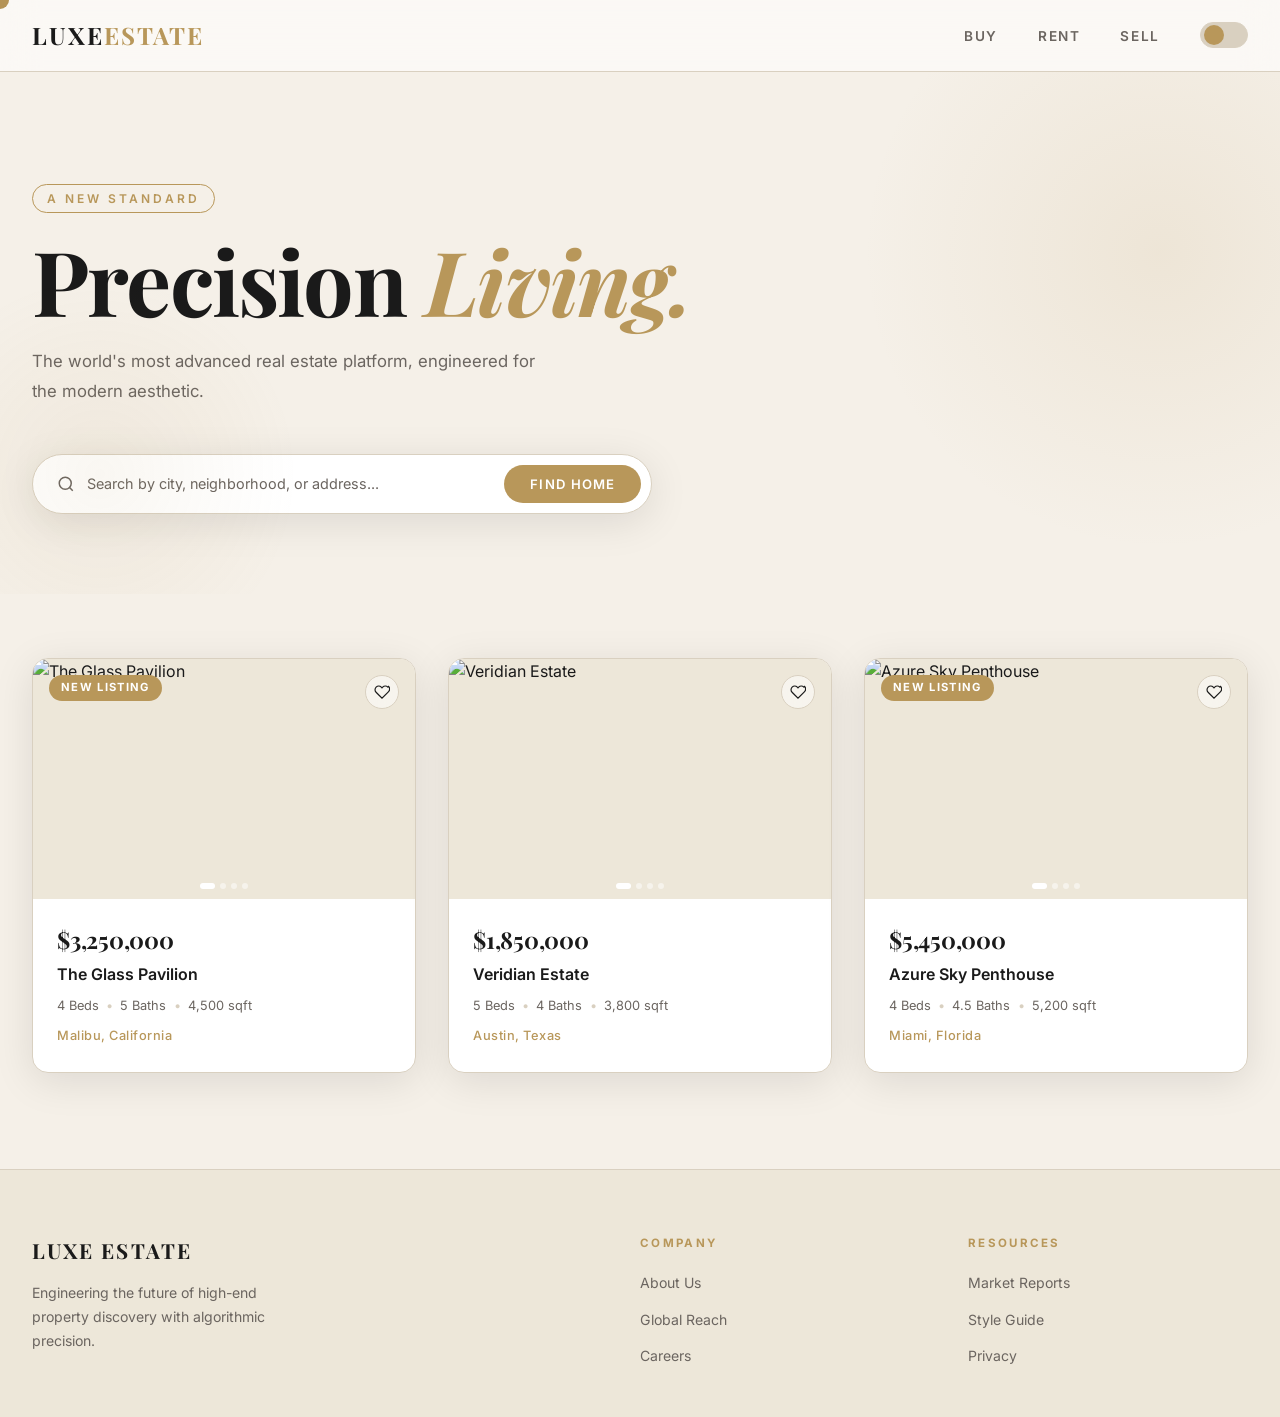
==== index.html @ 741674d0 "Add files via upload" ====
<!DOCTYPE html>
<html lang="en">
<head>
    <meta charset="UTF-8">
    <meta name="viewport" content="width=device-width, initial-scale=1.0">
    <meta name="description" content="LuxeEstate - High-end real estate engineered for precision living.">
    <title>LuxeEstate | Engineering Excellence</title>
    
    <link rel="preconnect" href="https://fonts.googleapis.com">
    <link rel="preconnect" href="https://fonts.gstatic.com" crossorigin>
    <link href="https://fonts.googleapis.com/css2?family=Inter:wght@300;400;600;800&family=Playfair+Display:ital,wght@0,700;1,700&display=swap" rel="stylesheet">
    
    <link rel="stylesheet" href="Architectures.css">
</head>
<body class="loading">
    <div class="custom-cursor"></div>

    <input type="checkbox" id="dark-mode-input">
    
    <div class="smooth-wrapper">
        <header class="main-header">
            <div class="container header-inner">
                <div class="logo">
                    <a href="#">LUXE<span>ESTATE</span></a>
                </div>
                
                <nav class="nav-container">
                    <input type="checkbox" id="menu-toggle">
                    <label for="menu-toggle" class="menu-icon">
                        <span></span>
                        <span></span>
                    </label>
                    
                    <div class="nav-overlay">
                        <ul class="nav-links">
                            <li><a href="#Buy" class="nav-item">Buy</a></li>
                            <li><a href="#Rent" class="nav-item">Rent</a></li>
                            <li><a href="#Sell" class="nav-item">Sell</a></li>
                            <li class="theme-switch-wrapper">
                                <label for="dark-mode-input" class="theme-toggle-label">
                                    <div class="toggle-ball"></div>
                                </label>
                            </li>
                        </ul>
                    </div>
                </nav>
            </div>
        </header>

        <section class="hero">
            <div class="container">
                <div class="reveal-text">
                    <span class="eyebrow">A New Standard</span>
                    <h1 class="hero-title">Precision <em>Living.</em></h1>
                </div>
                <p class="hero-subtitle">The world's most advanced real estate platform, engineered for the modern aesthetic.</p>
                
                <div class="search-bar-wrapper">
                    <div class="search-bar">
                        <svg class="search-icon" viewBox="0 0 24 24" fill="none" stroke="currentColor" stroke-width="2">
                            <circle cx="11" cy="11" r="8"/><path d="m21 21-4.3-4.3"/>
                        </svg>
                        <input type="text" id="property-search" placeholder="Search by city, neighborhood, or address...">
                        <button class="btn-primary">Find Home</button>
                    </div>
                </div>
            </div>
        </section>

        <main class="container">
            <div class="grid-system" id="property-grid"></div>
        </main>

        <footer class="main-footer">
            <div class="container footer-grid">
                <div class="footer-brand">
                    <h3 class="logo-footer">LUXE ESTATE</h3>
                    <p>Engineering the future of high-end property discovery with algorithmic precision.</p>
                </div>
                <div class="footer-links">
                    <h4>Company</h4>
                    <ul>
                        <li><a href="#">About Us</a></li>
                        <li><a href="#">Global Reach</a></li>
                        <li><a href="#">Careers</a></li>
                    </ul>
                </div>
                <div class="footer-links">
                    <h4>Resources</h4>
                    <ul>
                        <li><a href="#">Market Reports</a></li>
                        <li><a href="#">Style Guide</a></li>
                        <li><a href="#">Privacy</a></li>
                    </ul>
                </div>
            </div>
        </footer>
    </div>

    <script src="Architectures.js"></script>
</body>
</html>
---- Architectures.css ----
/* =============================================================
   LUXE ESTATE | Complete Stylesheet
   Aesthetic: Refined Luxury â€” Dark cream, deep charcoal, gold accent
   Fonts: Playfair Display (headings) + Inter (body)
   ============================================================= */

/* â”€â”€â”€ 1. CSS VARIABLES (Light Mode Default) â”€â”€â”€â”€â”€â”€â”€â”€â”€â”€â”€â”€â”€â”€â”€â”€â”€â”€â”€ */
:root {
    --bg:           #f5f0e8;
    --bg-alt:       #ede7d9;
    --card-bg:      #ffffff;
    --text:         #1a1a1a;
    --text-muted:   #6b6560;
    --accent:       #b8975a;
    --accent-dark:  #8f7040;
    --border:       #d9d0c0;
    --glass:        rgba(255, 255, 255, 0.55);
    --shadow:       0 8px 40px rgba(0, 0, 0, 0.10);
    --shadow-hover: 0 20px 60px rgba(0, 0, 0, 0.18);
    --radius:       16px;
    --radius-sm:    8px;
    --transition:   all 0.35s cubic-bezier(0.4, 0, 0.2, 1);
    --header-h:     72px;
    --max-w:        1280px;
}

/* â”€â”€â”€ 2. DARK MODE (triggered by hidden checkbox) â”€â”€â”€â”€â”€â”€â”€â”€â”€â”€â”€â”€â”€â”€ */
#dark-mode-input { display: none; }

#dark-mode-input:checked ~ .smooth-wrapper {
    --bg:         #111010;
    --bg-alt:     #1a1917;
    --card-bg:    #1e1d1b;
    --text:       #f0ece4;
    --text-muted: #9a9086;
    --border:     #2e2c28;
    --glass:      rgba(20, 19, 17, 0.65);
    --shadow:     0 8px 40px rgba(0, 0, 0, 0.5);
    --shadow-hover: 0 20px 60px rgba(0,0,0,0.65);
    background: var(--bg);
    color: var(--text);
}

/* â”€â”€â”€ 3. RESET & BASE â”€â”€â”€â”€â”€â”€â”€â”€â”€â”€â”€â”€â”€â”€â”€â”€â”€â”€â”€â”€â”€â”€â”€â”€â”€â”€â”€â”€â”€â”€â”€â”€â”€â”€â”€â”€â”€â”€â”€â”€â”€â”€ */
*, *::before, *::after {
    box-sizing: border-box;
    margin: 0;
    padding: 0;
}

html {
    scroll-behavior: smooth;
    font-size: 16px;
}

body {
    font-family: 'Inter', sans-serif;
    background: var(--bg);
    color: var(--text);
    line-height: 1.6;
    transition: background 0.4s ease, color 0.4s ease;
    cursor: none;
    overflow-x: hidden;
}

body.loading { opacity: 0; }
body:not(.loading) { opacity: 1; transition: opacity 0.5s ease; }

a { text-decoration: none; color: inherit; }
ul { list-style: none; }
img { display: block; width: 100%; height: 100%; object-fit: cover; }
button { font-family: inherit; cursor: pointer; border: none; outline: none; }
input { font-family: inherit; outline: none; border: none; background: none; }

/* â”€â”€â”€ 4. CUSTOM CURSOR â”€â”€â”€â”€â”€â”€â”€â”€â”€â”€â”€â”€â”€â”€â”€â”€â”€â”€â”€â”€â”€â”€â”€â”€â”€â”€â”€â”€â”€â”€â”€â”€â”€â”€â”€â”€â”€â”€â”€â”€â”€ */
.custom-cursor {
    position: fixed;
    width: 18px;
    height: 18px;
    background: var(--accent);
    border-radius: 50%;
    pointer-events: none;
    z-index: 9999;
    transform: translate(-50%, -50%);
    transition: transform 0.1s ease, width 0.2s ease, height 0.2s ease, opacity 0.2s ease;
    mix-blend-mode: multiply;
}

/* â”€â”€â”€ 5. LAYOUT HELPERS â”€â”€â”€â”€â”€â”€â”€â”€â”€â”€â”€â”€â”€â”€â”€â”€â”€â”€â”€â”€â”€â”€â”€â”€â”€â”€â”€â”€â”€â”€â”€â”€â”€â”€â”€â”€â”€â”€â”€â”€ */
.container {
    max-width: var(--max-w);
    margin: 0 auto;
    padding: 0 2rem;
}

.smooth-wrapper {
    background: var(--bg);
    color: var(--text);
    min-height: 100vh;
    transition: background 0.4s ease, color 0.4s ease;
}

/* â”€â”€â”€ 6. HEADER â”€â”€â”€â”€â”€â”€â”€â”€â”€â”€â”€â”€â”€â”€â”€â”€â”€â”€â”€â”€â”€â”€â”€â”€â”€â”€â”€â”€â”€â”€â”€â”€â”€â”€â”€â”€â”€â”€â”€â”€â”€â”€â”€â”€â”€â”€â”€â”€ */
.main-header {
    position: sticky;
    top: 0;
    z-index: 100;
    height: var(--header-h);
    display: flex;
    align-items: center;
    background: var(--glass);
    backdrop-filter: blur(18px);
    -webkit-backdrop-filter: blur(18px);
    border-bottom: 1px solid var(--border);
    transition: var(--transition);
}

.header-inner {
    display: flex;
    align-items: center;
    justify-content: space-between;
    width: 100%;
}

/* Logo */
.logo a {
    font-family: 'Playfair Display', serif;
    font-size: 1.5rem;
    font-weight: 700;
    letter-spacing: 0.08em;
    color: var(--text);
    transition: color 0.3s;
}

.logo a span {
    color: var(--accent);
}

.logo a:hover { color: var(--accent); }

/* â”€â”€â”€ 7. NAVIGATION â”€â”€â”€â”€â”€â”€â”€â”€â”€â”€â”€â”€â”€â”€â”€â”€â”€â”€â”€â”€â”€â”€â”€â”€â”€â”€â”€â”€â”€â”€â”€â”€â”€â”€â”€â”€â”€â”€â”€â”€â”€â”€â”€â”€ */
.nav-container {
    display: flex;
    align-items: center;
    position: relative;
}

#menu-toggle { display: none; }

.menu-icon {
    display: none;
    flex-direction: column;
    gap: 6px;
    cursor: pointer;
    padding: 4px;
    z-index: 200;
}

.menu-icon span {
    display: block;
    width: 26px;
    height: 2px;
    background: var(--text);
    border-radius: 2px;
    transition: var(--transition);
}

.nav-overlay {
    display: flex;
    align-items: center;
}

.nav-links {
    display: flex;
    align-items: center;
    gap: 2.5rem;
}

.nav-item {
    font-size: 0.85rem;
    font-weight: 600;
    letter-spacing: 0.12em;
    text-transform: uppercase;
    color: var(--text-muted);
    position: relative;
    transition: color 0.3s;
}

.nav-item::after {
    content: '';
    position: absolute;
    bottom: -4px;
    left: 0;
    width: 0;
    height: 1px;
    background: var(--accent);
    transition: width 0.35s ease;
}

.nav-item:hover { color: var(--accent); }
.nav-item:hover::after { width: 100%; }

/* â”€â”€â”€ 8. DARK MODE TOGGLE â”€â”€â”€â”€â”€â”€â”€â”€â”€â”€â”€â”€â”€â”€â”€â”€â”€â”€â”€â”€â”€â”€â”€â”€â”€â”€â”€â”€â”€â”€â”€â”€â”€â”€â”€â”€â”€â”€ */
.theme-switch-wrapper {
    display: flex;
    align-items: center;
}

.theme-toggle-label {
    display: flex;
    align-items: center;
    width: 48px;
    height: 26px;
    background: var(--border);
    border-radius: 999px;
    cursor: pointer;
    padding: 3px;
    transition: background 0.35s ease;
    border: 1px solid var(--border);
}

.toggle-ball {
    width: 20px;
    height: 20px;
    background: var(--accent);
    border-radius: 50%;
    transition: transform 0.35s cubic-bezier(0.4, 0, 0.2, 1);
}

#dark-mode-input:checked ~ .smooth-wrapper .toggle-ball {
    transform: translateX(22px);
}

#dark-mode-input:checked ~ .smooth-wrapper .theme-toggle-label {
    background: #2e2c28;
}

/* â”€â”€â”€ 9. HERO SECTION â”€â”€â”€â”€â”€â”€â”€â”€â”€â”€â”€â”€â”€â”€â”€â”€â”€â”€â”€â”€â”€â”€â”€â”€â”€â”€â”€â”€â”€â”€â”€â”€â”€â”€â”€â”€â”€â”€â”€â”€â”€â”€ */
.hero {
    padding: 7rem 0 5rem;
    position: relative;
    overflow: hidden;
}

/* Decorative background shapes */
.hero::before {
    content: '';
    position: absolute;
    top: -120px;
    right: -180px;
    width: 600px;
    height: 600px;
    border-radius: 50%;
    background: radial-gradient(circle, rgba(184, 151, 90, 0.12) 0%, transparent 70%);
    pointer-events: none;
}

.hero::after {
    content: '';
    position: absolute;
    bottom: -80px;
    left: -100px;
    width: 400px;
    height: 400px;
    border-radius: 50%;
    background: radial-gradient(circle, rgba(184, 151, 90, 0.08) 0%, transparent 70%);
    pointer-events: none;
}

.reveal-text {
    margin-bottom: 1.25rem;
}

.eyebrow {
    display: inline-block;
    font-size: 0.75rem;
    font-weight: 600;
    letter-spacing: 0.25em;
    text-transform: uppercase;
    color: var(--accent);
    border: 1px solid var(--accent);
    padding: 4px 14px;
    border-radius: 999px;
    margin-bottom: 1.25rem;
    animation: fadeSlideDown 0.7s ease both;
}

.hero-title {
    font-family: 'Playfair Display', serif;
    font-size: clamp(3rem, 7vw, 6rem);
    font-weight: 700;
    line-height: 1.05;
    letter-spacing: -0.02em;
    color: var(--text);
    animation: fadeSlideUp 0.8s ease 0.1s both;
}

.hero-title em {
    font-style: italic;
    color: var(--accent);
}

.hero-subtitle {
    font-size: 1.05rem;
    color: var(--text-muted);
    max-width: 520px;
    line-height: 1.75;
    margin-bottom: 3rem;
    animation: fadeSlideUp 0.8s ease 0.2s both;
}

/* â”€â”€â”€ 10. SEARCH BAR â”€â”€â”€â”€â”€â”€â”€â”€â”€â”€â”€â”€â”€â”€â”€â”€â”€â”€â”€â”€â”€â”€â”€â”€â”€â”€â”€â”€â”€â”€â”€â”€â”€â”€â”€â”€â”€â”€â”€â”€â”€â”€â”€ */
.search-bar-wrapper {
    animation: fadeSlideUp 0.8s ease 0.3s both;
}

.search-bar {
    display: flex;
    align-items: center;
    gap: 0.75rem;
    background: var(--card-bg);
    border: 1px solid var(--border);
    border-radius: 999px;
    padding: 0.6rem 0.6rem 0.6rem 1.5rem;
    max-width: 620px;
    box-shadow: var(--shadow);
    transition: var(--transition);
}

.search-bar:focus-within {
    border-color: var(--accent);
    box-shadow: 0 0 0 4px rgba(184, 151, 90, 0.12), var(--shadow);
}

.search-icon {
    width: 18px;
    height: 18px;
    flex-shrink: 0;
    color: var(--text-muted);
}

.search-bar input {
    flex: 1;
    font-size: 0.9rem;
    color: var(--text);
    background: transparent;
}

.search-bar input::placeholder { color: var(--text-muted); }

.btn-primary {
    background: var(--accent);
    color: #fff;
    font-size: 0.82rem;
    font-weight: 600;
    letter-spacing: 0.1em;
    text-transform: uppercase;
    padding: 0.7rem 1.6rem;
    border-radius: 999px;
    transition: var(--transition);
    white-space: nowrap;
    flex-shrink: 0;
}

.btn-primary:hover {
    background: var(--accent-dark);
    transform: translateY(-1px);
    box-shadow: 0 6px 20px rgba(184, 151, 90, 0.35);
}

/* â”€â”€â”€ 11. PROPERTY GRID â”€â”€â”€â”€â”€â”€â”€â”€â”€â”€â”€â”€â”€â”€â”€â”€â”€â”€â”€â”€â”€â”€â”€â”€â”€â”€â”€â”€â”€â”€â”€â”€â”€â”€â”€â”€â”€â”€â”€â”€ */
main.container {
    padding-top: 4rem;
    padding-bottom: 6rem;
}

.grid-system {
    display: grid;
    grid-template-columns: repeat(auto-fill, minmax(340px, 1fr));
    gap: 2rem;
}

/* No results */
.no-results {
    grid-column: 1 / -1;
    text-align: center;
    padding: 4rem 2rem;
    color: var(--text-muted);
    font-size: 1rem;
    font-style: italic;
}

/* â”€â”€â”€ 12. PROPERTY CARD â”€â”€â”€â”€â”€â”€â”€â”€â”€â”€â”€â”€â”€â”€â”€â”€â”€â”€â”€â”€â”€â”€â”€â”€â”€â”€â”€â”€â”€â”€â”€â”€â”€â”€â”€â”€â”€â”€â”€â”€ */
.property-card {
    background: var(--card-bg);
    border-radius: var(--radius);
    border: 1px solid var(--border);
    overflow: hidden;
    box-shadow: var(--shadow);
    opacity: 0;
    transform: translateY(16px);
    transition: box-shadow 0.4s ease, transform 0.4s ease, opacity 0.4s ease, border-color 0.3s ease;
    cursor: none;
}

.property-card:hover {
    box-shadow: var(--shadow-hover);
    transform: translateY(-6px);
    border-color: var(--accent);
}

/* Gallery */
.gallery-viewport {
    position: relative;
    height: 240px;
    overflow: hidden;
    background: var(--bg-alt);
}

.gallery-strip {
    height: 100%;
    transition: transform 0.6s ease;
}

.gallery-strip img {
    height: 100%;
    width: 100%;
    object-fit: cover;
    transition: transform 0.6s ease;
}

.property-card:hover .gallery-strip img {
    transform: scale(1.05);
}

/* Badge */
.badge {
    position: absolute;
    top: 1rem;
    left: 1rem;
    z-index: 10;
    background: var(--accent);
    color: #fff;
    font-size: 0.7rem;
    font-weight: 700;
    letter-spacing: 0.12em;
    text-transform: uppercase;
    padding: 4px 12px;
    border-radius: 999px;
}

/* Card Content */
.card-content {
    padding: 1.4rem 1.5rem 1.6rem;
}

.card-content .price {
    font-family: 'Playfair Display', serif;
    font-size: 1.45rem;
    font-weight: 700;
    color: var(--text);
    margin-bottom: 0.3rem;
    letter-spacing: -0.01em;
}

.card-content .title {
    font-size: 1rem;
    font-weight: 600;
    color: var(--text);
    margin-bottom: 0.65rem;
    line-height: 1.4;
}

.meta-tags {
    display: flex;
    align-items: center;
    gap: 0.45rem;
    font-size: 0.8rem;
    color: var(--text-muted);
    margin-bottom: 0.6rem;
    flex-wrap: wrap;
}

.meta-tags span:nth-child(even) {
    color: var(--border);
}

.card-content .location {
    font-size: 0.8rem;
    color: var(--accent);
    font-weight: 500;
    letter-spacing: 0.04em;
}

/* â”€â”€â”€ 13. FAVOURITE BUTTON â”€â”€â”€â”€â”€â”€â”€â”€â”€â”€â”€â”€â”€â”€â”€â”€â”€â”€â”€â”€â”€â”€â”€â”€â”€â”€â”€â”€â”€â”€â”€â”€â”€â”€â”€â”€â”€ */
.fav-btn {
    position: absolute;
    top: 1rem;
    right: 1rem;
    z-index: 20;
    background: var(--glass);
    backdrop-filter: blur(8px);
    -webkit-backdrop-filter: blur(8px);
    border: 1px solid var(--border);
    color: var(--text);
    padding: 8px;
    border-radius: 50%;
    cursor: none;
    transition: var(--transition);
    display: flex;
    align-items: center;
    justify-content: center;
}

.fav-btn svg {
    width: 16px;
    height: 16px;
    stroke-width: 1.8;
}

.fav-btn:hover {
    background: #fff;
    transform: scale(1.1);
    border-color: #e74c3c;
    color: #e74c3c;
}

.fav-btn.active {
    color: #e74c3c;
    border-color: #e74c3c;
    transform: scale(1.1);
}

/* â”€â”€â”€ 14. SKELETON LOADERS â”€â”€â”€â”€â”€â”€â”€â”€â”€â”€â”€â”€â”€â”€â”€â”€â”€â”€â”€â”€â”€â”€â”€â”€â”€â”€â”€â”€â”€â”€â”€â”€â”€â”€â”€â”€â”€ */
.skeleton-card {
    background: var(--card-bg);
    border-radius: var(--radius);
    border: 1px solid var(--border);
    height: 400px;
    padding: 1rem;
    overflow: hidden;
}

.shimmer {
    background: linear-gradient(90deg,
        var(--border) 25%,
        var(--bg) 50%,
        var(--border) 75%
    );
    background-size: 200% 100%;
    animation: shimmer-move 1.5s infinite;
    border-radius: var(--radius-sm);
}

@keyframes shimmer-move {
    0%   { background-position: 200% 0; }
    100% { background-position: -200% 0; }
}

.skeleton-image {
    height: 200px;
    border-radius: var(--radius-sm);
    margin-bottom: 1rem;
}

.skeleton-text {
    height: 18px;
    width: 80%;
    border-radius: 4px;
    margin-bottom: 0.65rem;
}

.skeleton-text.short { width: 40%; }

/* â”€â”€â”€ 15. LAZY IMAGE â”€â”€â”€â”€â”€â”€â”€â”€â”€â”€â”€â”€â”€â”€â”€â”€â”€â”€â”€â”€â”€â”€â”€â”€â”€â”€â”€â”€â”€â”€â”€â”€â”€â”€â”€â”€â”€â”€â”€â”€â”€â”€â”€ */
.lazy-img {
    filter: blur(10px);
    transition: filter 0.6s ease;
}
.lazy-img.loaded { filter: blur(0); }

/* â”€â”€â”€ 16. FOOTER â”€â”€â”€â”€â”€â”€â”€â”€â”€â”€â”€â”€â”€â”€â”€â”€â”€â”€â”€â”€â”€â”€â”€â”€â”€â”€â”€â”€â”€â”€â”€â”€â”€â”€â”€â”€â”€â”€â”€â”€â”€â”€â”€â”€â”€â”€â”€ */
.main-footer {
    background: var(--bg-alt);
    border-top: 1px solid var(--border);
    padding: 4rem 0 3rem;
}

.footer-grid {
    display: grid;
    grid-template-columns: 2fr 1fr 1fr;
    gap: 3rem;
    align-items: start;
}

.logo-footer {
    font-family: 'Playfair Display', serif;
    font-size: 1.3rem;
    font-weight: 700;
    letter-spacing: 0.1em;
    color: var(--text);
    margin-bottom: 0.85rem;
}

.footer-brand p {
    font-size: 0.88rem;
    color: var(--text-muted);
    line-height: 1.7;
    max-width: 280px;
}

.footer-links h4 {
    font-size: 0.72rem;
    font-weight: 700;
    letter-spacing: 0.2em;
    text-transform: uppercase;
    color: var(--accent);
    margin-bottom: 1.1rem;
}

.footer-links ul {
    display: flex;
    flex-direction: column;
    gap: 0.7rem;
}

.footer-links a {
    font-size: 0.88rem;
    color: var(--text-muted);
    transition: color 0.3s;
}

.footer-links a:hover { color: var(--accent); }

/* â”€â”€â”€ 17. ANIMATIONS â”€â”€â”€â”€â”€â”€â”€â”€â”€â”€â”€â”€â”€â”€â”€â”€â”€â”€â”€â”€â”€â”€â”€â”€â”€â”€â”€â”€â”€â”€â”€â”€â”€â”€â”€â”€â”€â”€â”€â”€â”€â”€â”€ */
@keyframes fadeSlideUp {
    from { opacity: 0; transform: translateY(24px); }
    to   { opacity: 1; transform: translateY(0); }
}

@keyframes fadeSlideDown {
    from { opacity: 0; transform: translateY(-16px); }
    to   { opacity: 1; transform: translateY(0); }
}

/* â”€â”€â”€ 18. MOBILE NAVIGATION â”€â”€â”€â”€â”€â”€â”€â”€â”€â”€â”€â”€â”€â”€â”€â”€â”€â”€â”€â”€â”€â”€â”€â”€â”€â”€â”€â”€â”€â”€â”€â”€â”€â”€â”€â”€ */
@media (max-width: 768px) {
    .menu-icon { display: flex; }

    .nav-overlay {
        position: fixed;
        inset: 0;
        background: var(--bg);
        flex-direction: column;
        align-items: center;
        justify-content: center;
        z-index: 150;
        transform: translateX(100%);
        transition: transform 0.4s cubic-bezier(0.4, 0, 0.2, 1);
    }

    #menu-toggle:checked ~ .nav-overlay {
        transform: translateX(0);
    }

    /* Animate hamburger to X */
    #menu-toggle:checked ~ .menu-icon span:first-child {
        transform: rotate(45deg) translate(5px, 5px);
    }
    #menu-toggle:checked ~ .menu-icon span:last-child {
        transform: rotate(-45deg) translate(5px, -5px);
    }

    .nav-links {
        flex-direction: column;
        gap: 2.5rem;
        text-align: center;
    }

    .nav-item {
        font-size: 1.5rem;
        letter-spacing: 0.2em;
    }

    .hero { padding: 5rem 0 3.5rem; }

    .hero-title { font-size: clamp(2.4rem, 10vw, 4rem); }

    .search-bar {
        flex-direction: column;
        align-items: stretch;
        border-radius: var(--radius);
        padding: 1rem;
        gap: 0.75rem;
    }

    .search-bar input { padding: 0.5rem 0; }
    .btn-primary { border-radius: var(--radius-sm); text-align: center; }

    .grid-system {
        grid-template-columns: 1fr;
    }

    .footer-grid {
        grid-template-columns: 1fr;
        gap: 2rem;
    }
}

@media (max-width: 480px) {
    .container { padding: 0 1.25rem; }
    .hero-title { font-size: 2.2rem; }
}

/* â”€â”€â”€ 19. REDUCED MOTION â”€â”€â”€â”€â”€â”€â”€â”€â”€â”€â”€â”€â”€â”€â”€â”€â”€â”€â”€â”€â”€â”€â”€â”€â”€â”€â”€â”€â”€â”€â”€â”€â”€â”€â”€â”€â”€â”€â”€ */
@media (prefers-reduced-motion: reduce) {
    *, *::before, *::after {
        animation-duration: 0.01ms !important;
        transition-duration: 0.01ms !important;
    }
}
.gallery-viewport {
    position: relative;
    overflow: hidden;
}

.gallery-strip {
    display: flex;
    transition: transform 0.5s cubic-bezier(0.25, 1, 0.5, 1);
}

.gallery-strip img {
    flex: 0 0 100%;
    width: 100%;
    object-fit: cover;
}

.slider-btn {
    position: absolute;
    top: 50%;
    transform: translateY(-50%);
    z-index: 10;
    background: rgba(255, 255, 255, 0.3);
    backdrop-filter: blur(5px);
    border: none;
    color: white;
    width: 30px;
    height: 30px;
    border-radius: 50%;
    cursor: pointer;
    opacity: 0;
    transition: 0.3s;
}

.property-card:hover .slider-btn { opacity: 1; }
.prev { left: 10px; }
.next { right: 10px; }

.slider-dots {
    position: absolute;
    bottom: 10px;
    left: 50%;
    transform: translateX(-50%);
    display: flex;
    gap: 5px;
}

.dot {
    width: 6px;
    height: 6px;
    background: rgba(255,255,255,0.5);
    border-radius: 50%;
}

.dot.active {
    background: white;
    width: 15px;
    border-radius: 10px;
}
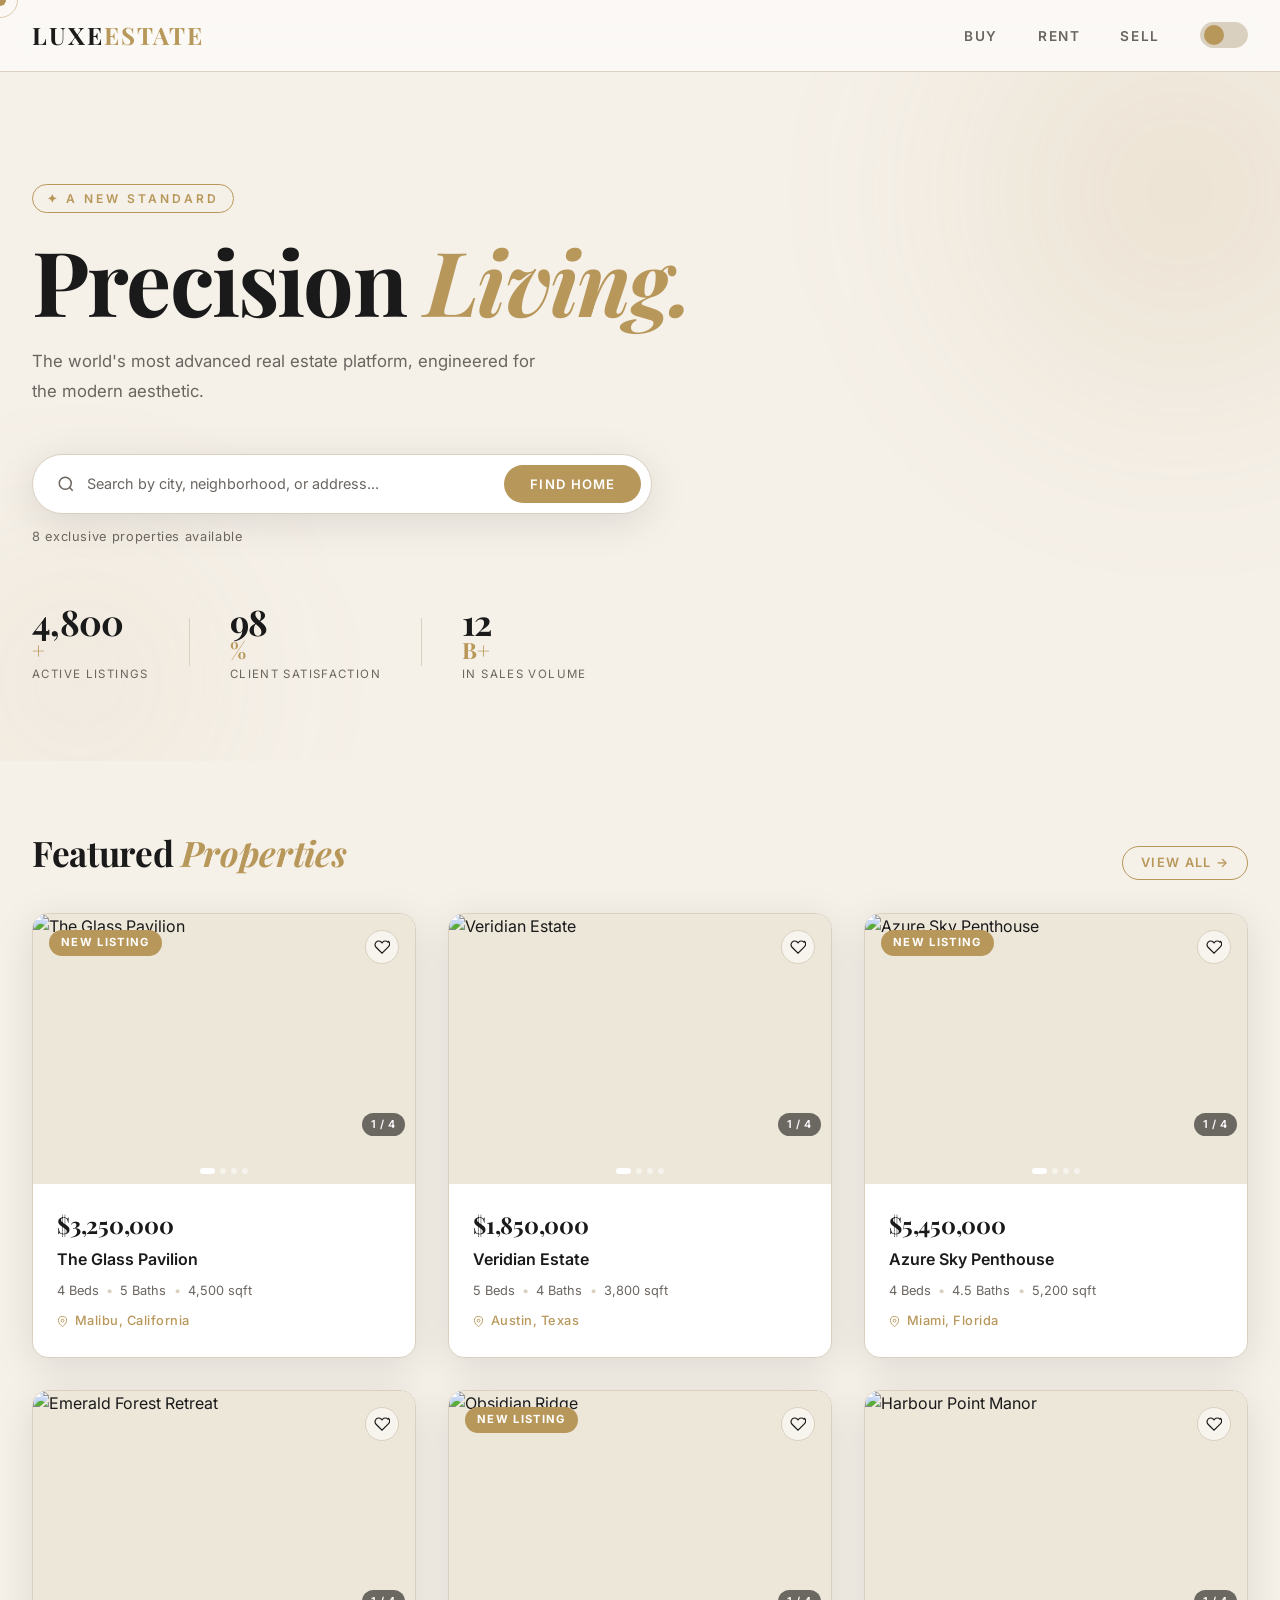
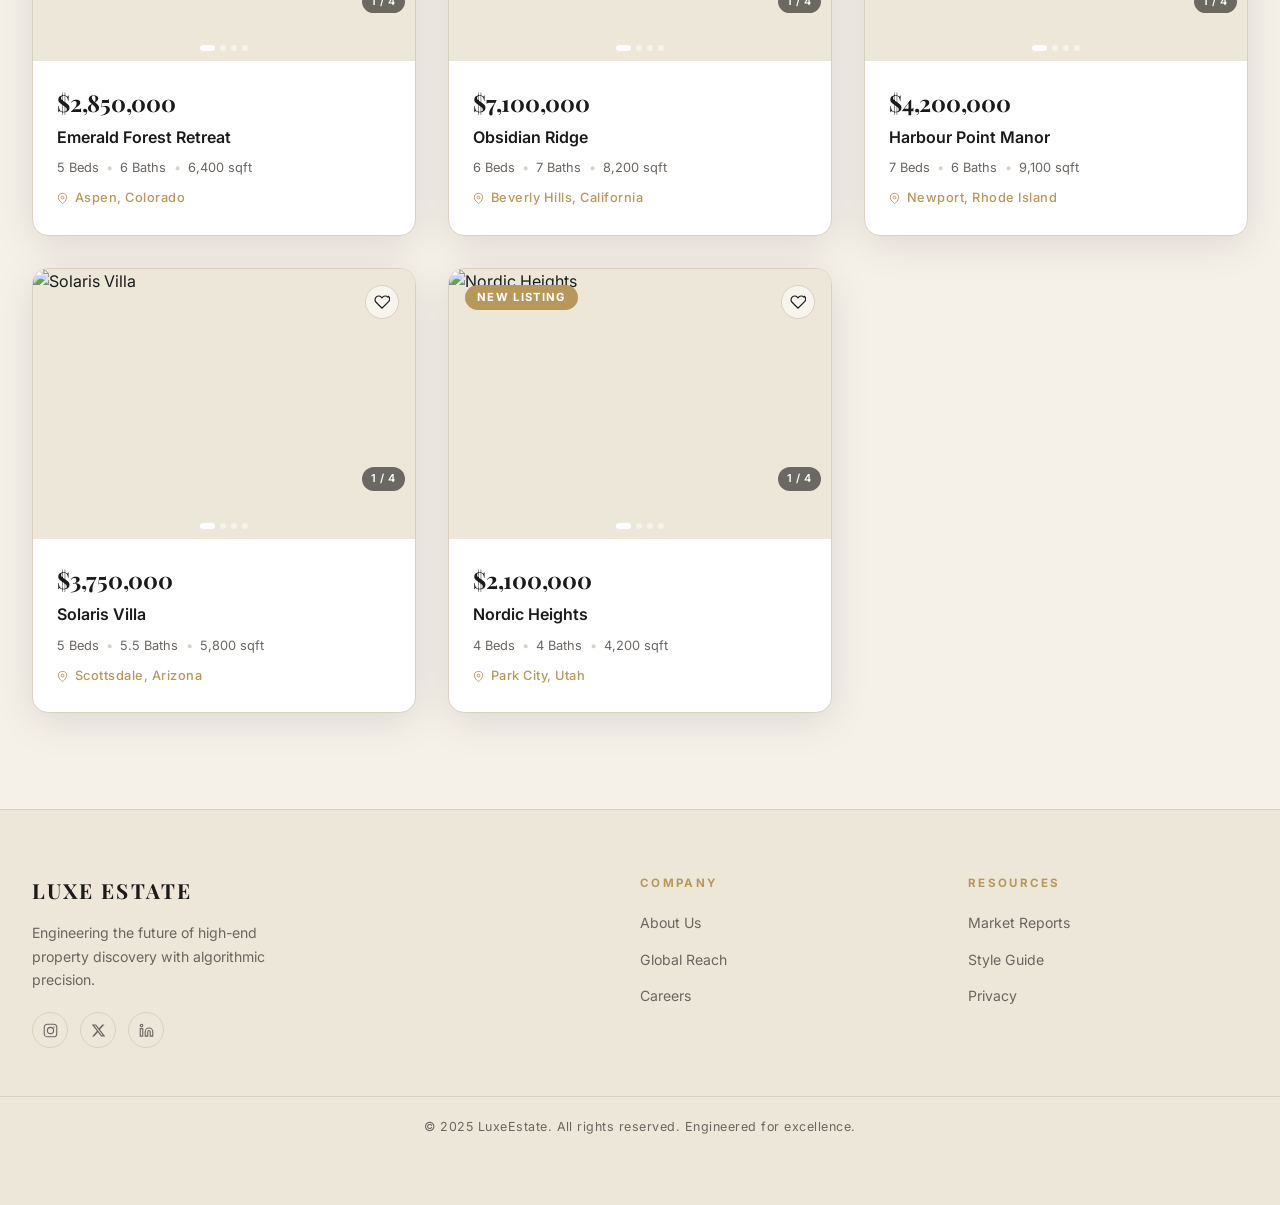
==== commit d23e67bd: "Add files via upload" ====
--- a/index.html
+++ b/index.html
@@ -48,9 +48,11 @@
         </header>
 
         <section class="hero">
+            <div class="hero-orb orb-1"></div>
+            <div class="hero-orb orb-2"></div>
             <div class="container">
                 <div class="reveal-text">
-                    <span class="eyebrow">A New Standard</span>
+                    <span class="eyebrow">✦ A New Standard</span>
                     <h1 class="hero-title">Precision <em>Living.</em></h1>
                 </div>
                 <p class="hero-subtitle">The world's most advanced real estate platform, engineered for the modern aesthetic.</p>
@@ -63,11 +65,33 @@
                         <input type="text" id="property-search" placeholder="Search by city, neighborhood, or address...">
                         <button class="btn-primary">Find Home</button>
                     </div>
+                    <p class="result-count" id="result-count"></p>
+                </div>
+
+                <div class="hero-stats">
+                    <div class="stat-item">
+                        <span class="stat-num" data-target="4800">0</span><span class="stat-suffix">+</span>
+                        <span class="stat-label">Active Listings</span>
+                    </div>
+                    <div class="stat-divider"></div>
+                    <div class="stat-item">
+                        <span class="stat-num" data-target="98">0</span><span class="stat-suffix">%</span>
+                        <span class="stat-label">Client Satisfaction</span>
+                    </div>
+                    <div class="stat-divider"></div>
+                    <div class="stat-item">
+                        <span class="stat-num" data-target="12">0</span><span class="stat-suffix">B+</span>
+                        <span class="stat-label">In Sales Volume</span>
+                    </div>
                 </div>
             </div>
         </section>
 
         <main class="container">
+            <div class="section-header">
+                <h2 class="section-title">Featured <em>Properties</em></h2>
+                <a href="#" class="btn-ghost">View All →</a>
+            </div>
             <div class="grid-system" id="property-grid"></div>
         </main>
 
@@ -76,6 +100,17 @@
                 <div class="footer-brand">
                     <h3 class="logo-footer">LUXE ESTATE</h3>
                     <p>Engineering the future of high-end property discovery with algorithmic precision.</p>
+                    <div class="social-row">
+                        <a href="#" class="social-btn" aria-label="Instagram">
+                            <svg viewBox="0 0 24 24" fill="none" stroke="currentColor" stroke-width="1.8"><rect x="2" y="2" width="20" height="20" rx="5"/><circle cx="12" cy="12" r="5"/><circle cx="17.5" cy="6.5" r="1" fill="currentColor" stroke="none"/></svg>
+                        </a>
+                        <a href="#" class="social-btn" aria-label="Twitter">
+                            <svg viewBox="0 0 24 24" fill="currentColor"><path d="M18.244 2.25h3.308l-7.227 8.26 8.502 11.24H16.17l-5.214-6.817L4.99 21.75H1.68l7.73-8.835L1.254 2.25H8.08l4.713 6.231zm-1.161 17.52h1.833L7.084 4.126H5.117z"/></svg>
+                        </a>
+                        <a href="#" class="social-btn" aria-label="LinkedIn">
+                            <svg viewBox="0 0 24 24" fill="none" stroke="currentColor" stroke-width="1.8"><path d="M16 8a6 6 0 0 1 6 6v7h-4v-7a2 2 0 0 0-2-2 2 2 0 0 0-2 2v7h-4v-7a6 6 0 0 1 6-6z"/><rect x="2" y="9" width="4" height="12"/><circle cx="4" cy="4" r="2"/></svg>
+                        </a>
+                    </div>
                 </div>
                 <div class="footer-links">
                     <h4>Company</h4>
@@ -94,6 +129,9 @@
                     </ul>
                 </div>
             </div>
+            <div class="footer-bottom">
+                <p>© 2025 LuxeEstate. All rights reserved. Engineered for excellence.</p>
+            </div>
         </footer>
     </div>
 
--- a/Architectures.css
+++ b/Architectures.css
@@ -75,15 +75,29 @@
 /* â”€â”€â”€ 4. CUSTOM CURSOR â”€â”€â”€â”€â”€â”€â”€â”€â”€â”€â”€â”€â”€â”€â”€â”€â”€â”€â”€â”€â”€â”€â”€â”€â”€â”€â”€â”€â”€â”€â”€â”€â”€â”€â”€â”€â”€â”€â”€â”€â”€ */
 .custom-cursor {
     position: fixed;
-    width: 18px;
-    height: 18px;
+    width: 12px;
+    height: 12px;
     background: var(--accent);
     border-radius: 50%;
     pointer-events: none;
     z-index: 9999;
     transform: translate(-50%, -50%);
-    transition: transform 0.1s ease, width 0.2s ease, height 0.2s ease, opacity 0.2s ease;
+    transition: transform 0.08s ease, width 0.25s ease, height 0.25s ease;
     mix-blend-mode: multiply;
+}
+.custom-cursor::after {
+    content: '';
+    position: absolute;
+    top: 50%; left: 50%;
+    width: 36px; height: 36px;
+    border: 1.5px solid var(--accent);
+    border-radius: 50%;
+    transform: translate(-50%, -50%);
+    opacity: 0.45;
+    transition: width 0.3s ease, height 0.3s ease, opacity 0.3s ease;
+}
+body:has(.property-card:hover) .custom-cursor::after {
+    width: 54px; height: 54px; opacity: 0.25;
 }
 
 /* â”€â”€â”€ 5. LAYOUT HELPERS â”€â”€â”€â”€â”€â”€â”€â”€â”€â”€â”€â”€â”€â”€â”€â”€â”€â”€â”€â”€â”€â”€â”€â”€â”€â”€â”€â”€â”€â”€â”€â”€â”€â”€â”€â”€â”€â”€â”€â”€ */
@@ -242,29 +256,29 @@
     overflow: hidden;
 }
 
-/* Decorative background shapes */
-.hero::before {
-    content: '';
+/* Animated floating orbs */
+.hero-orb {
     position: absolute;
-    top: -120px;
-    right: -180px;
-    width: 600px;
-    height: 600px;
     border-radius: 50%;
-    background: radial-gradient(circle, rgba(184, 151, 90, 0.12) 0%, transparent 70%);
     pointer-events: none;
-}
-
-.hero::after {
-    content: '';
-    position: absolute;
-    bottom: -80px;
-    left: -100px;
-    width: 400px;
-    height: 400px;
-    border-radius: 50%;
-    background: radial-gradient(circle, rgba(184, 151, 90, 0.08) 0%, transparent 70%);
-    pointer-events: none;
+    filter: blur(80px);
+}
+.orb-1 {
+    width: 600px; height: 600px;
+    top: -180px; right: -200px;
+    background: radial-gradient(circle, rgba(184,151,90,0.18) 0%, transparent 70%);
+    animation: orbFloat 8s ease-in-out infinite;
+}
+.orb-2 {
+    width: 400px; height: 400px;
+    bottom: -120px; left: -120px;
+    background: radial-gradient(circle, rgba(184,151,90,0.10) 0%, transparent 70%);
+    animation: orbFloat 11s ease-in-out infinite reverse;
+}
+@keyframes orbFloat {
+    0%, 100% { transform: translate(0, 0) scale(1); }
+    33%       { transform: translate(30px, -20px) scale(1.04); }
+    66%       { transform: translate(-20px, 15px) scale(0.97); }
 }
 
 .reveal-text {
@@ -309,6 +323,89 @@
     animation: fadeSlideUp 0.8s ease 0.2s both;
 }
 
+/* Result count */
+.result-count {
+    margin-top: 0.85rem;
+    font-size: 0.8rem;
+    color: var(--text-muted);
+    letter-spacing: 0.05em;
+    animation: fadeSlideUp 0.8s ease 0.4s both;
+    min-height: 1.2em;
+}
+
+/* Stats row */
+.hero-stats {
+    display: flex;
+    align-items: center;
+    gap: 2.5rem;
+    margin-top: 3.5rem;
+    animation: fadeSlideUp 0.8s ease 0.5s both;
+    flex-wrap: wrap;
+}
+.stat-item {
+    display: flex;
+    flex-direction: column;
+    line-height: 1;
+}
+.stat-num {
+    font-family: 'Playfair Display', serif;
+    font-size: 2.2rem;
+    font-weight: 700;
+    color: var(--text);
+    letter-spacing: -0.02em;
+}
+.stat-suffix {
+    font-family: 'Playfair Display', serif;
+    font-size: 1.4rem;
+    color: var(--accent);
+    font-weight: 700;
+}
+.stat-label {
+    font-size: 0.72rem;
+    color: var(--text-muted);
+    letter-spacing: 0.12em;
+    text-transform: uppercase;
+    margin-top: 0.5rem;
+}
+.stat-divider {
+    width: 1px;
+    height: 48px;
+    background: var(--border);
+    flex-shrink: 0;
+}
+
+/* Section header above grid */
+.section-header {
+    display: flex;
+    align-items: baseline;
+    justify-content: space-between;
+    margin-bottom: 2rem;
+}
+.section-title {
+    font-family: 'Playfair Display', serif;
+    font-size: clamp(1.6rem, 3vw, 2.2rem);
+    font-weight: 700;
+    color: var(--text);
+    letter-spacing: -0.01em;
+}
+.section-title em { font-style: italic; color: var(--accent); }
+.btn-ghost {
+    font-size: 0.8rem;
+    font-weight: 600;
+    letter-spacing: 0.1em;
+    text-transform: uppercase;
+    color: var(--accent);
+    border: 1px solid var(--accent);
+    padding: 6px 18px;
+    border-radius: 999px;
+    transition: var(--transition);
+    white-space: nowrap;
+}
+.btn-ghost:hover {
+    background: var(--accent);
+    color: #fff;
+}
+
 /* â”€â”€â”€ 10. SEARCH BAR â”€â”€â”€â”€â”€â”€â”€â”€â”€â”€â”€â”€â”€â”€â”€â”€â”€â”€â”€â”€â”€â”€â”€â”€â”€â”€â”€â”€â”€â”€â”€â”€â”€â”€â”€â”€â”€â”€â”€â”€â”€â”€â”€ */
 .search-bar-wrapper {
     animation: fadeSlideUp 0.8s ease 0.3s both;
@@ -398,24 +495,68 @@
     overflow: hidden;
     box-shadow: var(--shadow);
     opacity: 0;
-    transform: translateY(16px);
-    transition: box-shadow 0.4s ease, transform 0.4s ease, opacity 0.4s ease, border-color 0.3s ease;
+    transform: translateY(24px);
+    transition: box-shadow 0.45s ease, transform 0.45s ease, opacity 0.5s ease, border-color 0.3s ease;
     cursor: none;
 }
 
 .property-card:hover {
     box-shadow: var(--shadow-hover);
-    transform: translateY(-6px);
+    transform: translateY(-8px);
     border-color: var(--accent);
 }
 
 /* Gallery */
 .gallery-viewport {
     position: relative;
-    height: 240px;
+    height: 270px;
     overflow: hidden;
     background: var(--bg-alt);
 }
+
+/* Image counter badge */
+.img-counter {
+    position: absolute;
+    bottom: 48px;
+    right: 10px;
+    z-index: 15;
+    background: rgba(0,0,0,0.55);
+    backdrop-filter: blur(6px);
+    color: #fff;
+    font-size: 0.68rem;
+    font-weight: 600;
+    letter-spacing: 0.06em;
+    padding: 3px 9px;
+    border-radius: 999px;
+}
+
+/* View details hover CTA */
+.card-cta {
+    position: absolute;
+    bottom: 0;
+    left: 0;
+    right: 0;
+    z-index: 12;
+    background: linear-gradient(to top, rgba(0,0,0,0.72) 0%, transparent 100%);
+    padding: 2.5rem 1.2rem 1.1rem;
+    transform: translateY(100%);
+    transition: transform 0.38s cubic-bezier(0.4,0,0.2,1);
+    display: flex;
+    justify-content: center;
+}
+.property-card:hover .card-cta { transform: translateY(0); }
+.card-cta span {
+    font-size: 0.78rem;
+    font-weight: 700;
+    letter-spacing: 0.14em;
+    text-transform: uppercase;
+    color: #fff;
+    border: 1px solid rgba(255,255,255,0.6);
+    padding: 7px 22px;
+    border-radius: 999px;
+    transition: background 0.25s;
+}
+.card-cta span:hover { background: rgba(255,255,255,0.15); }
 
 .gallery-strip {
     height: 100%;
@@ -632,6 +773,40 @@
 
 .footer-links a:hover { color: var(--accent); }
 
+/* Social icons */
+.social-row {
+    display: flex;
+    gap: 0.75rem;
+    margin-top: 1.25rem;
+}
+.social-btn {
+    width: 36px; height: 36px;
+    border: 1px solid var(--border);
+    border-radius: 50%;
+    display: flex;
+    align-items: center;
+    justify-content: center;
+    color: var(--text-muted);
+    transition: var(--transition);
+}
+.social-btn svg { width: 15px; height: 15px; }
+.social-btn:hover {
+    border-color: var(--accent);
+    color: var(--accent);
+    transform: translateY(-2px);
+}
+
+/* Footer bottom bar */
+.footer-bottom {
+    border-top: 1px solid var(--border);
+    margin-top: 3rem;
+    padding: 1.25rem 2rem;
+    text-align: center;
+    font-size: 0.78rem;
+    color: var(--text-muted);
+    letter-spacing: 0.04em;
+}
+
 /* â”€â”€â”€ 17. ANIMATIONS â”€â”€â”€â”€â”€â”€â”€â”€â”€â”€â”€â”€â”€â”€â”€â”€â”€â”€â”€â”€â”€â”€â”€â”€â”€â”€â”€â”€â”€â”€â”€â”€â”€â”€â”€â”€â”€â”€â”€â”€â”€â”€â”€ */
 @keyframes fadeSlideUp {
     from { opacity: 0; transform: translateY(24px); }
@@ -685,6 +860,12 @@
     .hero { padding: 5rem 0 3.5rem; }
 
     .hero-title { font-size: clamp(2.4rem, 10vw, 4rem); }
+
+    .hero-stats { gap: 1.5rem; margin-top: 2.5rem; }
+    .stat-num { font-size: 1.7rem; }
+    .stat-divider { height: 36px; }
+
+    .section-header { flex-direction: column; align-items: flex-start; gap: 1rem; }
 
     .search-bar {
         flex-direction: column;
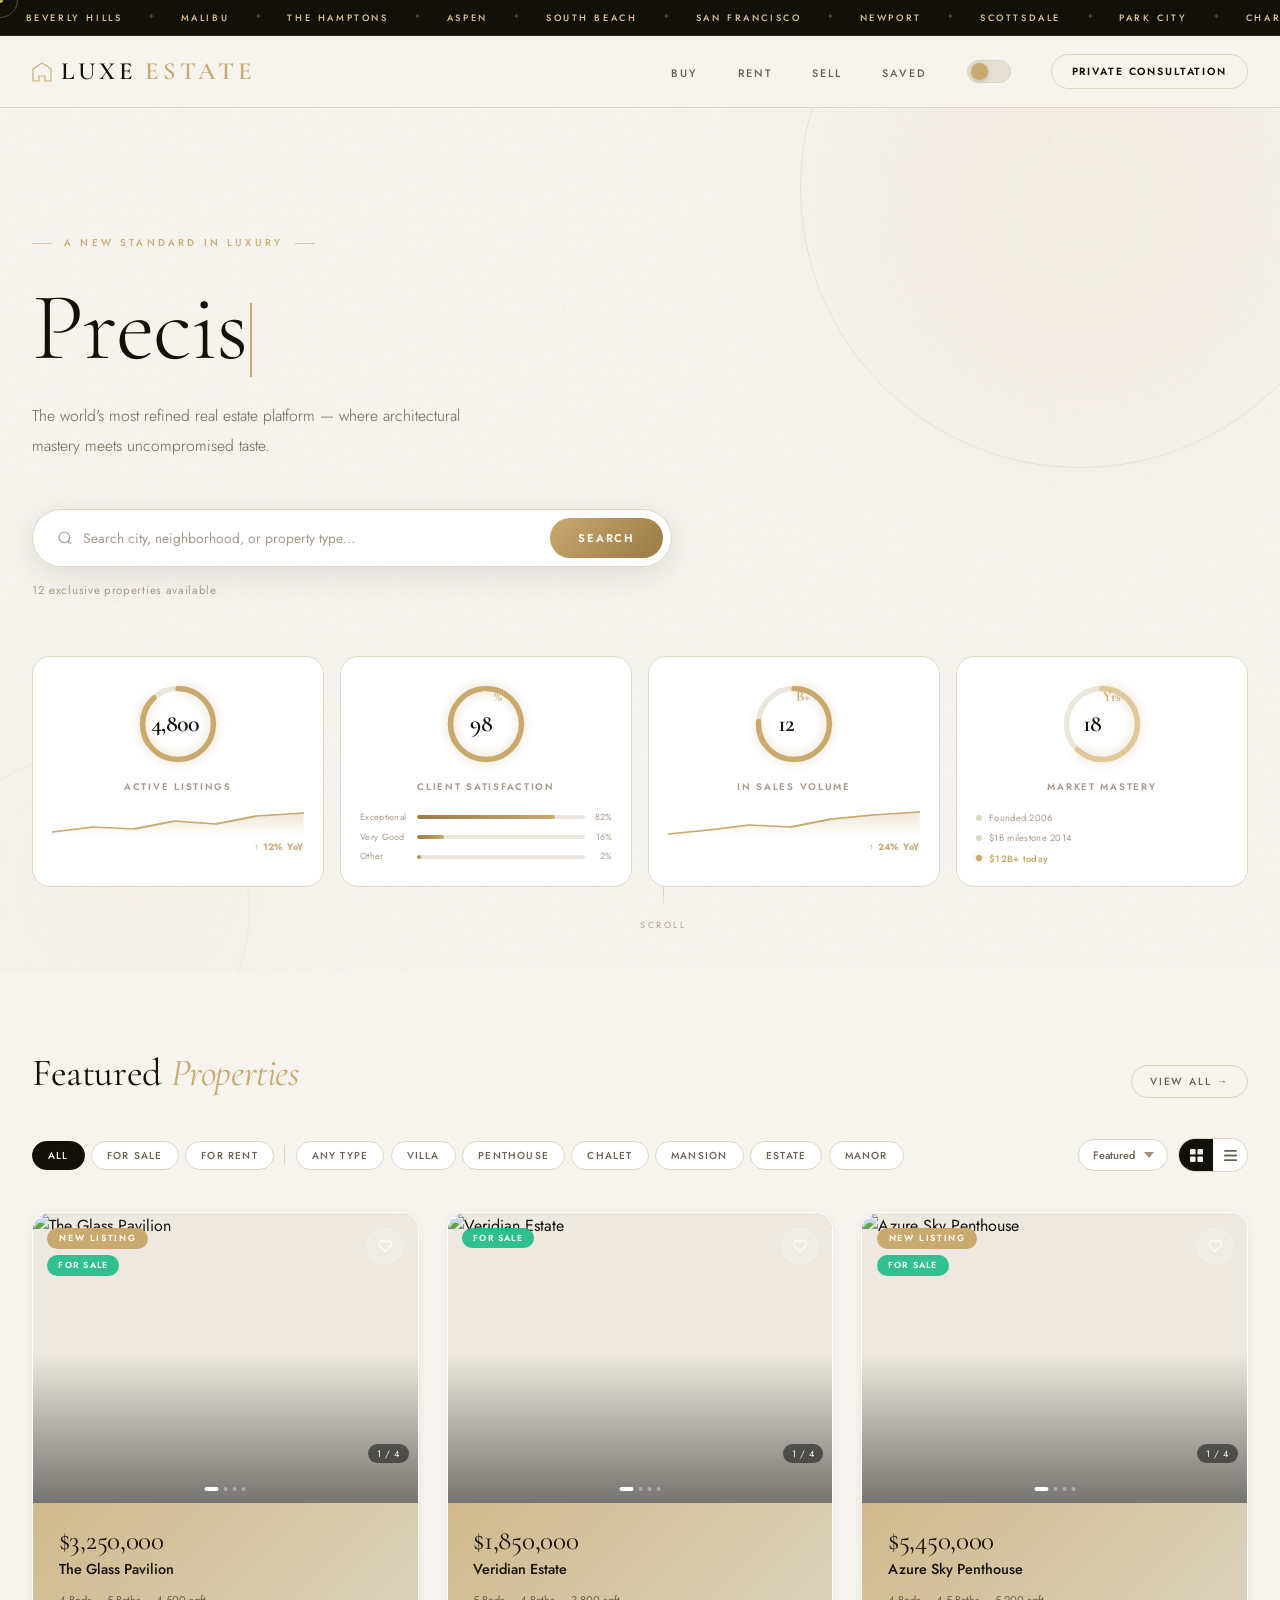
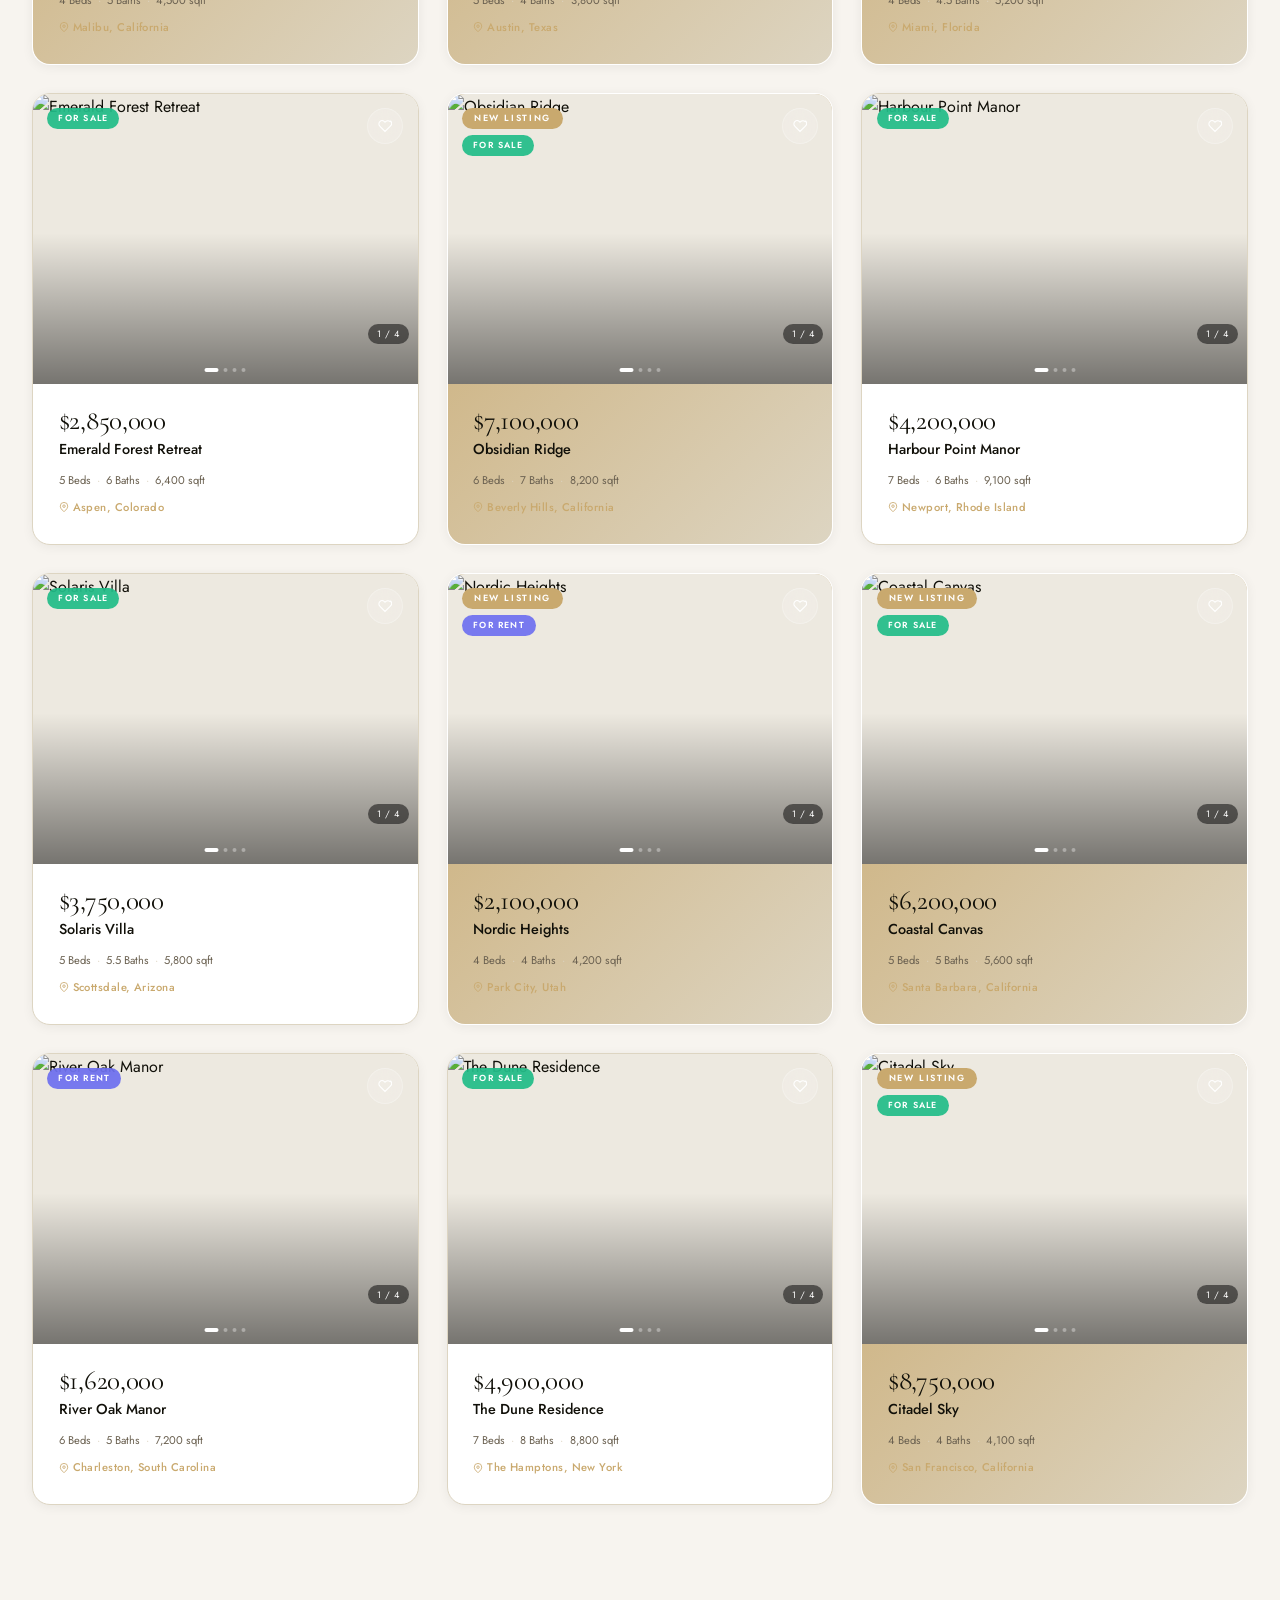
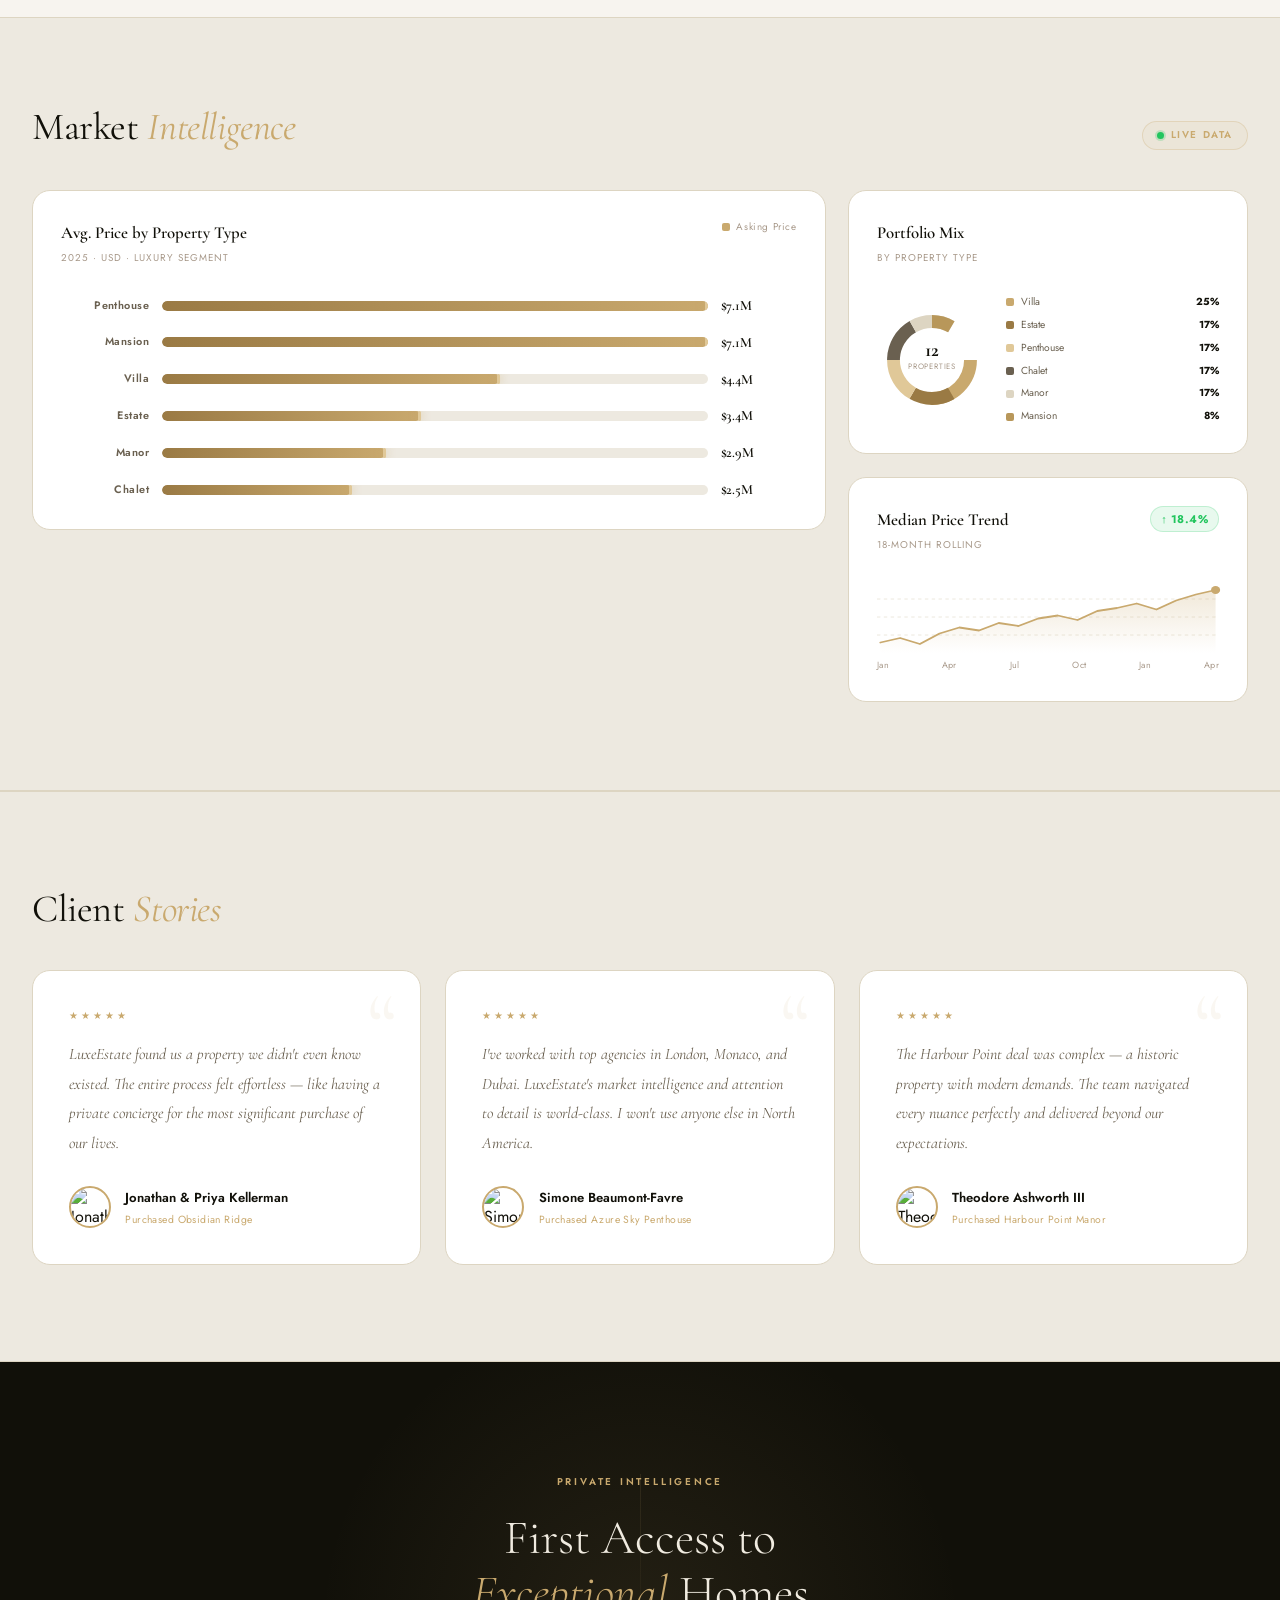
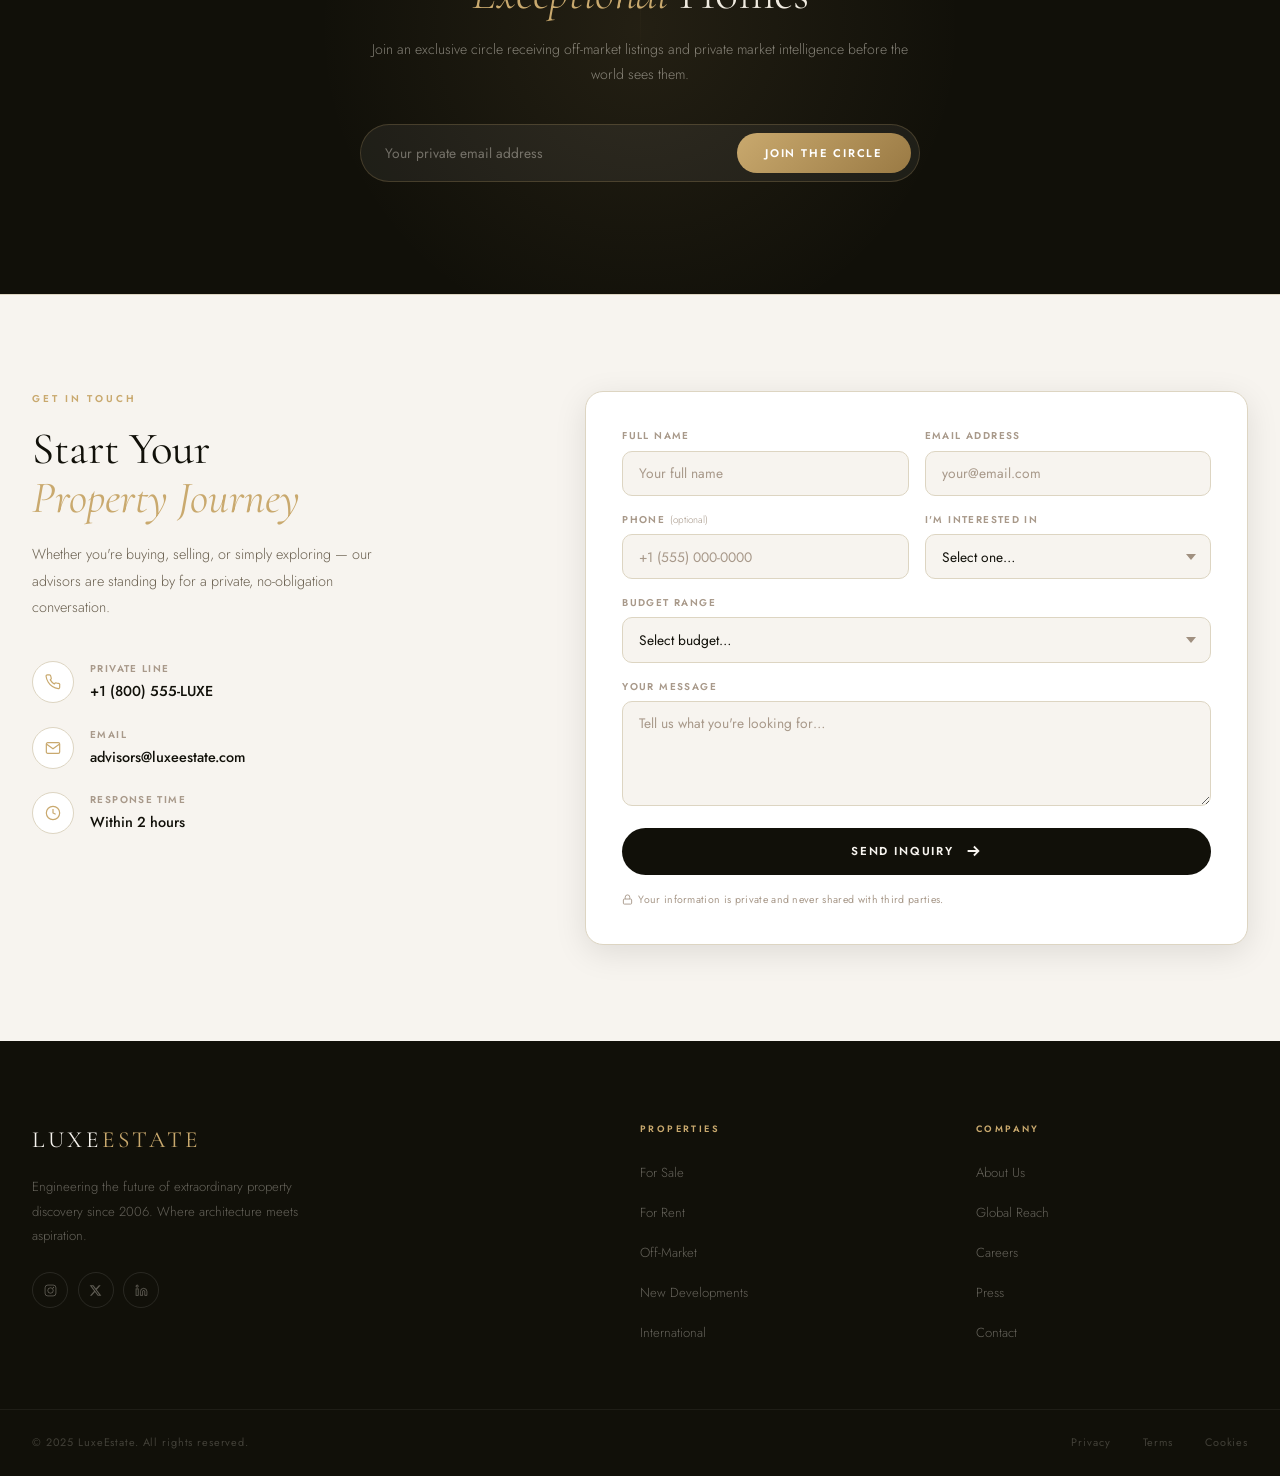
==== commit 00867172: "Add files via upload" ====
--- a/index.html
+++ b/index.html
@@ -3,138 +3,837 @@
 <head>
     <meta charset="UTF-8">
     <meta name="viewport" content="width=device-width, initial-scale=1.0">
-    <meta name="description" content="LuxeEstate - High-end real estate engineered for precision living.">
-    <title>LuxeEstate | Engineering Excellence</title>
-    
+    <meta name="description" content="LuxeEstate — Extraordinary properties for extraordinary lives.">
+    <title>LuxeEstate | Extraordinary Properties</title>
+
     <link rel="preconnect" href="https://fonts.googleapis.com">
     <link rel="preconnect" href="https://fonts.gstatic.com" crossorigin>
-    <link href="https://fonts.googleapis.com/css2?family=Inter:wght@300;400;600;800&family=Playfair+Display:ital,wght@0,700;1,700&display=swap" rel="stylesheet">
-    
+    <link href="https://fonts.googleapis.com/css2?family=Cormorant+Garamond:ital,wght@0,300;0,400;0,500;0,600;1,300;1,400;1,600&family=Jost:wght@300;400;500;600&display=swap" rel="stylesheet">
+
     <link rel="stylesheet" href="Architectures.css">
 </head>
 <body class="loading">
-    <div class="custom-cursor"></div>
-
-    <input type="checkbox" id="dark-mode-input">
-    
-    <div class="smooth-wrapper">
-        <header class="main-header">
-            <div class="container header-inner">
-                <div class="logo">
-                    <a href="#">LUXE<span>ESTATE</span></a>
-                </div>
-                
-                <nav class="nav-container">
-                    <input type="checkbox" id="menu-toggle">
-                    <label for="menu-toggle" class="menu-icon">
-                        <span></span>
-                        <span></span>
-                    </label>
-                    
-                    <div class="nav-overlay">
-                        <ul class="nav-links">
-                            <li><a href="#Buy" class="nav-item">Buy</a></li>
-                            <li><a href="#Rent" class="nav-item">Rent</a></li>
-                            <li><a href="#Sell" class="nav-item">Sell</a></li>
-                            <li class="theme-switch-wrapper">
-                                <label for="dark-mode-input" class="theme-toggle-label">
-                                    <div class="toggle-ball"></div>
-                                </label>
-                            </li>
-                        </ul>
-                    </div>
-                </nav>
-            </div>
-        </header>
-
-        <section class="hero">
-            <div class="hero-orb orb-1"></div>
-            <div class="hero-orb orb-2"></div>
-            <div class="container">
-                <div class="reveal-text">
-                    <span class="eyebrow">✦ A New Standard</span>
-                    <h1 class="hero-title">Precision <em>Living.</em></h1>
-                </div>
-                <p class="hero-subtitle">The world's most advanced real estate platform, engineered for the modern aesthetic.</p>
-                
-                <div class="search-bar-wrapper">
-                    <div class="search-bar">
-                        <svg class="search-icon" viewBox="0 0 24 24" fill="none" stroke="currentColor" stroke-width="2">
-                            <circle cx="11" cy="11" r="8"/><path d="m21 21-4.3-4.3"/>
+
+<div class="cursor-dot" id="cursor-dot"></div>
+<div class="cursor-ring" id="cursor-ring"></div>
+
+<input type="checkbox" id="dark-mode-input">
+
+<div class="smooth-wrapper">
+
+    <!-- ── MARQUEE ──────────────────────────────────────────── -->
+    <div class="marquee-bar" aria-hidden="true">
+        <div class="marquee-track">
+            <span>Beverly Hills</span><i>✦</i><span>Malibu</span><i>✦</i>
+            <span>The Hamptons</span><i>✦</i><span>Aspen</span><i>✦</i>
+            <span>South Beach</span><i>✦</i><span>San Francisco</span><i>✦</i>
+            <span>Newport</span><i>✦</i><span>Scottsdale</span><i>✦</i>
+            <span>Park City</span><i>✦</i><span>Charleston</span><i>✦</i>
+            <span>Beverly Hills</span><i>✦</i><span>Malibu</span><i>✦</i>
+            <span>The Hamptons</span><i>✦</i><span>Aspen</span><i>✦</i>
+            <span>South Beach</span><i>✦</i><span>San Francisco</span><i>✦</i>
+            <span>Newport</span><i>✦</i><span>Scottsdale</span><i>✦</i>
+            <span>Park City</span><i>✦</i><span>Charleston</span><i>✦</i>
+        </div>
+    </div>
+
+    <!-- ── HEADER ────────────────────────────────────────────── -->
+    <header class="main-header" id="main-header">
+        <div class="container header-inner">
+            <a href="#" class="logo">
+                <svg class="logo-icon" viewBox="0 0 20 20" fill="none">
+                    <path d="M10 1L1 7v12h6v-5h6v5h6V7L10 1z" stroke="currentColor" stroke-width="1.1" stroke-linejoin="round"/>
+                </svg>
+                LUXE<span>ESTATE</span>
+            </a>
+
+            <nav class="nav-container">
+                <input type="checkbox" id="menu-toggle">
+                <label for="menu-toggle" class="menu-icon" aria-label="Toggle menu">
+                    <span></span><span></span>
+                </label>
+                <div class="nav-overlay">
+                    <ul class="nav-links">
+                        <li><a href="#buy" class="nav-item">Buy</a></li>
+                        <li><a href="#rent" class="nav-item">Rent</a></li>
+                        <li><a href="#sell" class="nav-item">Sell</a></li>
+                        <li>
+                            <a href="#" class="nav-item">
+                                Saved
+                                <span class="wishlist-count" id="wishlist-count" style="display:none">0</span>
+                            </a>
+                        </li>
+                        <li>
+                            <label for="dark-mode-input" class="theme-toggle-label" aria-label="Toggle dark mode">
+                                <div class="toggle-ball"></div>
+                            </label>
+                        </li>
+                    </ul>
+                    <a href="#" class="nav-cta">Private Consultation</a>
+                </div>
+            </nav>
+        </div>
+    </header>
+
+    <!-- ── HERO ─────────────────────────────────────────────── -->
+    <section class="hero" id="buy">
+        <div class="hero-bg" aria-hidden="true">
+            <div class="hb-line l1"></div>
+            <div class="hb-line l2"></div>
+            <div class="hb-line l3"></div>
+            <div class="hb-arc a1"></div>
+            <div class="hb-arc a2"></div>
+            <div class="hb-glow g1"></div>
+            <div class="hb-glow g2"></div>
+            <div class="hb-grain"></div>
+        </div>
+
+        <div class="container hero-inner">
+            <div class="eyebrow">
+                <span class="eyebrow-rule"></span>
+                A New Standard in Luxury
+                <span class="eyebrow-rule"></span>
+            </div>
+
+            <h1 class="hero-title">
+                <span id="typewriter-text">Precision Living.</span><span class="typewriter-cursor" aria-hidden="true"></span>
+            </h1>
+
+            <p class="hero-subtitle">
+                The world's most refined real estate platform — where architectural mastery meets uncompromised taste.
+            </p>
+
+            <div class="search-bar-wrapper">
+                <div class="search-bar">
+                    <svg class="search-icon" viewBox="0 0 24 24" fill="none" stroke="currentColor" stroke-width="1.8">
+                        <circle cx="11" cy="11" r="8"/><path d="m21 21-4.3-4.3"/>
+                    </svg>
+                    <input type="text" id="property-search" placeholder="Search city, neighborhood, or property type…" autocomplete="off">
+                    <button class="btn-primary">Search</button>
+                </div>
+                <p class="result-count" id="result-count"></p>
+            </div>
+
+            <!-- Premium Ring Stats Dashboard -->
+            <div class="ring-dashboard" id="ring-dashboard">
+
+                <div class="ring-card">
+                    <div class="ring-wrap">
+                        <svg class="ring-svg" viewBox="0 0 80 80" aria-hidden="true">
+                            <circle class="ring-track" cx="40" cy="40" r="33"/>
+                            <circle class="ring-prog" cx="40" cy="40" r="33" data-pct="88"/>
                         </svg>
-                        <input type="text" id="property-search" placeholder="Search by city, neighborhood, or address...">
-                        <button class="btn-primary">Find Home</button>
-                    </div>
-                    <p class="result-count" id="result-count"></p>
-                </div>
-
-                <div class="hero-stats">
-                    <div class="stat-item">
-                        <span class="stat-num" data-target="4800">0</span><span class="stat-suffix">+</span>
-                        <span class="stat-label">Active Listings</span>
-                    </div>
-                    <div class="stat-divider"></div>
-                    <div class="stat-item">
-                        <span class="stat-num" data-target="98">0</span><span class="stat-suffix">%</span>
-                        <span class="stat-label">Client Satisfaction</span>
-                    </div>
-                    <div class="stat-divider"></div>
-                    <div class="stat-item">
-                        <span class="stat-num" data-target="12">0</span><span class="stat-suffix">B+</span>
-                        <span class="stat-label">In Sales Volume</span>
-                    </div>
-                </div>
-            </div>
-        </section>
-
-        <main class="container">
+                        <div class="ring-inner">
+                            <span class="stat-num" data-target="4800">0</span>
+                            <span class="ring-suf">+</span>
+                        </div>
+                    </div>
+                    <span class="ring-label">Active Listings</span>
+                    <div class="ring-spark">
+                        <svg viewBox="0 0 80 26" preserveAspectRatio="none" aria-hidden="true">
+                            <defs><linearGradient id="sg1" x1="0" y1="0" x2="0" y2="1"><stop offset="0%" stop-color="#c9a96e" stop-opacity=".28"/><stop offset="100%" stop-color="#c9a96e" stop-opacity="0"/></linearGradient></defs>
+                            <polyline class="spark-line" points="0,22 13,17 26,19 39,11 52,14 65,6 80,3"/>
+                            <polygon class="spark-fill" points="0,22 13,17 26,19 39,11 52,14 65,6 80,3 80,26 0,26" fill="url(#sg1)"/>
+                        </svg>
+                        <span class="spark-tag">↑ 12% YoY</span>
+                    </div>
+                </div>
+
+                <div class="ring-card">
+                    <div class="ring-wrap">
+                        <svg class="ring-svg" viewBox="0 0 80 80" aria-hidden="true">
+                            <circle class="ring-track" cx="40" cy="40" r="33"/>
+                            <circle class="ring-prog" cx="40" cy="40" r="33" data-pct="98"/>
+                        </svg>
+                        <div class="ring-inner">
+                            <span class="stat-num" data-target="98">0</span>
+                            <span class="ring-suf">%</span>
+                        </div>
+                    </div>
+                    <span class="ring-label">Client Satisfaction</span>
+                    <div class="ring-bars">
+                        <div class="rb-row"><span class="rb-lbl">Exceptional</span><div class="rb-track"><div class="rb-fill" data-w="82"></div></div><span class="rb-pct">82%</span></div>
+                        <div class="rb-row"><span class="rb-lbl">Very Good</span><div class="rb-track"><div class="rb-fill" data-w="16"></div></div><span class="rb-pct">16%</span></div>
+                        <div class="rb-row"><span class="rb-lbl">Other</span><div class="rb-track"><div class="rb-fill" data-w="2"></div></div><span class="rb-pct">2%</span></div>
+                    </div>
+                </div>
+
+                <div class="ring-card">
+                    <div class="ring-wrap">
+                        <svg class="ring-svg" viewBox="0 0 80 80" aria-hidden="true">
+                            <circle class="ring-track" cx="40" cy="40" r="33"/>
+                            <circle class="ring-prog" cx="40" cy="40" r="33" data-pct="76"/>
+                        </svg>
+                        <div class="ring-inner">
+                            <span class="stat-num" data-target="12">0</span>
+                            <span class="ring-suf">B+</span>
+                        </div>
+                    </div>
+                    <span class="ring-label">In Sales Volume</span>
+                    <div class="ring-spark">
+                        <svg viewBox="0 0 80 26" preserveAspectRatio="none" aria-hidden="true">
+                            <defs><linearGradient id="sg2" x1="0" y1="0" x2="0" y2="1"><stop offset="0%" stop-color="#c9a96e" stop-opacity=".28"/><stop offset="100%" stop-color="#c9a96e" stop-opacity="0"/></linearGradient></defs>
+                            <polyline class="spark-line" points="0,24 13,20 26,15 39,17 52,9 65,5 80,2"/>
+                            <polygon class="spark-fill" points="0,24 13,20 26,15 39,17 52,9 65,5 80,2 80,26 0,26" fill="url(#sg2)"/>
+                        </svg>
+                        <span class="spark-tag">↑ 24% YoY</span>
+                    </div>
+                </div>
+
+                <div class="ring-card">
+                    <div class="ring-wrap">
+                        <svg class="ring-svg" viewBox="0 0 80 80" aria-hidden="true">
+                            <circle class="ring-track" cx="40" cy="40" r="33"/>
+                            <circle class="ring-prog ring-prog-alt" cx="40" cy="40" r="33" data-pct="62"/>
+                        </svg>
+                        <div class="ring-inner">
+                            <span class="stat-num" data-target="18">0</span>
+                            <span class="ring-suf">Yrs</span>
+                        </div>
+                    </div>
+                    <span class="ring-label">Market Mastery</span>
+                    <div class="ring-milestones">
+                        <div class="ms-item"><span class="ms-dot"></span><span>Founded 2006</span></div>
+                        <div class="ms-item"><span class="ms-dot"></span><span>$1B milestone 2014</span></div>
+                        <div class="ms-item ms-active"><span class="ms-dot"></span><span>$12B+ today</span></div>
+                    </div>
+                </div>
+
+            </div>
+        </div>
+
+        <div class="hero-scroll" aria-hidden="true">
+            <div class="scroll-line"></div>
+            <span>Scroll</span>
+        </div>
+    </section>
+
+    <!-- ── LISTINGS ──────────────────────────────────────────── -->
+    <main class="container" id="listings">
+        <div class="section-header">
+            <h2 class="section-title">Featured <em>Properties</em></h2>
+            <a href="#" class="btn-ghost">View All →</a>
+        </div>
+
+        <div class="controls-bar">
+            <div class="filter-pills">
+                <button class="pill active" data-filter-group="status" data-filter-value="all">All</button>
+                <button class="pill" data-filter-group="status" data-filter-value="For Sale">For Sale</button>
+                <button class="pill" data-filter-group="status" data-filter-value="For Rent" id="rent">For Rent</button>
+                <div class="pill-sep" aria-hidden="true"></div>
+                <button class="pill" data-filter-group="type" data-filter-value="all">Any Type</button>
+                <button class="pill" data-filter-group="type" data-filter-value="Villa">Villa</button>
+                <button class="pill" data-filter-group="type" data-filter-value="Penthouse">Penthouse</button>
+                <button class="pill" data-filter-group="type" data-filter-value="Chalet">Chalet</button>
+                <button class="pill" data-filter-group="type" data-filter-value="Mansion">Mansion</button>
+                <button class="pill" data-filter-group="type" data-filter-value="Estate">Estate</button>
+                <button class="pill" data-filter-group="type" data-filter-value="Manor">Manor</button>
+            </div>
+            <div class="controls-right">
+                <select class="sort-select" id="sort-select" aria-label="Sort listings">
+                    <option value="default">Featured</option>
+                    <option value="price-asc">Price ↑</option>
+                    <option value="price-desc">Price ↓</option>
+                    <option value="newest">Newest</option>
+                    <option value="sqft-desc">Largest</option>
+                </select>
+                <div class="view-toggle" role="group" aria-label="View mode">
+                    <button class="view-btn active" data-view="grid" title="Grid">
+                        <svg viewBox="0 0 14 14" fill="currentColor"><rect x="0" y="0" width="6" height="6" rx="1"/><rect x="8" y="0" width="6" height="6" rx="1"/><rect x="0" y="8" width="6" height="6" rx="1"/><rect x="8" y="8" width="6" height="6" rx="1"/></svg>
+                    </button>
+                    <button class="view-btn" data-view="list" title="List">
+                        <svg viewBox="0 0 14 14" fill="currentColor"><rect x="0" y="1" width="14" height="2" rx="1"/><rect x="0" y="6" width="14" height="2" rx="1"/><rect x="0" y="11" width="14" height="2" rx="1"/></svg>
+                    </button>
+                </div>
+            </div>
+        </div>
+
+        <div class="grid-system" id="property-grid"></div>
+    </main>
+
+    <!-- ── TESTIMONIALS ──────────────────────────────────────── -->
+    <!-- ── MARKET INTELLIGENCE ────────────────────────────────── -->
+    <section class="market-section">
+        <div class="container">
             <div class="section-header">
-                <h2 class="section-title">Featured <em>Properties</em></h2>
-                <a href="#" class="btn-ghost">View All →</a>
-            </div>
-            <div class="grid-system" id="property-grid"></div>
-        </main>
-
-        <footer class="main-footer">
-            <div class="container footer-grid">
-                <div class="footer-brand">
-                    <h3 class="logo-footer">LUXE ESTATE</h3>
-                    <p>Engineering the future of high-end property discovery with algorithmic precision.</p>
-                    <div class="social-row">
-                        <a href="#" class="social-btn" aria-label="Instagram">
-                            <svg viewBox="0 0 24 24" fill="none" stroke="currentColor" stroke-width="1.8"><rect x="2" y="2" width="20" height="20" rx="5"/><circle cx="12" cy="12" r="5"/><circle cx="17.5" cy="6.5" r="1" fill="currentColor" stroke="none"/></svg>
+                <h2 class="section-title">Market <em>Intelligence</em></h2>
+                <div class="live-badge"><span class="live-dot"></span>Live Data</div>
+            </div>
+            <div class="market-grid">
+
+                <!-- Bar chart: avg price by type -->
+                <div class="mchart-card mchart-main">
+                    <div class="mchart-head">
+                        <div>
+                            <div class="mchart-title">Avg. Price by Property Type</div>
+                            <div class="mchart-sub">2025 · USD · Luxury Segment</div>
+                        </div>
+                        <div class="mchart-legend"><span class="mleg-dot"></span>Asking Price</div>
+                    </div>
+                    <div class="bar-chart-wrap" id="bar-chart"></div>
+                </div>
+
+                <div class="mchart-col">
+
+                    <!-- Donut: portfolio mix -->
+                    <div class="mchart-card mchart-donut">
+                        <div class="mchart-head">
+                            <div>
+                                <div class="mchart-title">Portfolio Mix</div>
+                                <div class="mchart-sub">By property type</div>
+                            </div>
+                        </div>
+                        <div class="donut-wrap">
+                            <svg class="donut-svg" viewBox="0 0 120 120" aria-hidden="true">
+                                <g id="donut-segs"></g>
+                                <text x="60" y="56" class="donut-num" id="donut-num">12</text>
+                                <text x="60" y="70" class="donut-lbl">Properties</text>
+                            </svg>
+                            <div class="donut-legend" id="donut-legend"></div>
+                        </div>
+                    </div>
+
+                    <!-- Area sparkline: price trend -->
+                    <div class="mchart-card mchart-area">
+                        <div class="mchart-head">
+                            <div>
+                                <div class="mchart-title">Median Price Trend</div>
+                                <div class="mchart-sub">18-month rolling</div>
+                            </div>
+                            <div class="trend-badge">↑ 18.4%</div>
+                        </div>
+                        <div class="area-wrap">
+                            <svg class="area-svg" viewBox="0 0 300 72" preserveAspectRatio="none" aria-hidden="true">
+                                <defs>
+                                    <linearGradient id="ag" x1="0" y1="0" x2="0" y2="1">
+                                        <stop offset="0%" stop-color="#c9a96e" stop-opacity=".26"/>
+                                        <stop offset="100%" stop-color="#c9a96e" stop-opacity="0"/>
+                                    </linearGradient>
+                                </defs>
+                                <line x1="0" y1="18" x2="300" y2="18" stroke="var(--border)" stroke-width=".5" stroke-dasharray="3,3"/>
+                                <line x1="0" y1="36" x2="300" y2="36" stroke="var(--border)" stroke-width=".5" stroke-dasharray="3,3"/>
+                                <line x1="0" y1="54" x2="300" y2="54" stroke="var(--border)" stroke-width=".5" stroke-dasharray="3,3"/>
+                                <path id="area-fill" fill="url(#ag)"/>
+                                <path id="area-line" fill="none" stroke="#c9a96e" stroke-width="1.8" stroke-linecap="round" stroke-linejoin="round"/>
+                                <circle id="area-dot" r="4" fill="#c9a96e"/>
+                            </svg>
+                            <div class="area-months" id="area-months"></div>
+                        </div>
+                    </div>
+
+                </div>
+            </div>
+        </div>
+    </section>
+
+    <section class="testimonials-section" id="sell">
+        <div class="container">
+            <div class="section-header">
+                <h2 class="section-title">Client <em>Stories</em></h2>
+            </div>
+            <div class="testimonials-grid" id="testimonials-grid"></div>
+        </div>
+    </section>
+
+    <!-- ── NEWSLETTER ────────────────────────────────────────── -->
+    <section class="newsletter-section">
+        <div class="newsletter-inner">
+            <div class="nl-deco" aria-hidden="true"></div>
+            <span class="newsletter-eyebrow">Private Intelligence</span>
+            <h2 class="newsletter-title">First Access to<br><em>Exceptional</em> Homes</h2>
+            <p class="newsletter-subtitle">Join an exclusive circle receiving off-market listings and private market intelligence before the world sees them.</p>
+            <form class="newsletter-form" id="newsletter-form"
+                  action="https://formspree.io/f/YOUR_FORM_ID"
+                  method="POST" novalidate>
+                <input type="hidden" name="_subject" value="New LuxeEstate Newsletter Subscriber">
+                <input type="email" name="email" placeholder="Your private email address" aria-label="Email address" required>
+                <button type="submit" class="btn-primary" id="nl-submit">
+                    <span id="nl-btn-text">Join the Circle</span>
+                    <span class="nl-spinner" id="nl-spinner" style="display:none" aria-hidden="true"></span>
+                </button>
+            </form>
+            <div class="nl-success" id="nl-success" style="display:none">
+                <svg viewBox="0 0 24 24" fill="none" stroke="currentColor" stroke-width="2">
+                    <path d="M22 11.08V12a10 10 0 1 1-5.93-9.14"/>
+                    <polyline points="22 4 12 14.01 9 11.01"/>
+                </svg>
+                You're on the list. Expect excellence.
+            </div>
+        </div>
+    </section>
+
+    <!-- ── CONTACT / INQUIRY ─────────────────────────────────── -->
+    <section class="contact-section" id="contact">
+        <div class="container">
+            <div class="contact-grid">
+
+                <div class="contact-left">
+                    <span class="contact-eyebrow">Get in Touch</span>
+                    <h2 class="contact-title">Start Your<br><em>Property Journey</em></h2>
+                    <p class="contact-desc">Whether you're buying, selling, or simply exploring — our advisors are standing by for a private, no-obligation conversation.</p>
+
+                    <div class="contact-details">
+                        <div class="cd-item">
+                            <div class="cd-icon">
+                                <svg viewBox="0 0 24 24" fill="none" stroke="currentColor" stroke-width="1.8">
+                                    <path d="M22 16.92v3a2 2 0 0 1-2.18 2 19.79 19.79 0 0 1-8.63-3.07A19.5 19.5 0 0 1 4.69 12 19.79 19.79 0 0 1 1.61 3.42 2 2 0 0 1 3.6 1.25h3a2 2 0 0 1 2 1.72c.12.96.36 1.9.7 2.81a2 2 0 0 1-.45 2.11L7.91 8.85a16 16 0 0 0 6 6l.97-.97a2 2 0 0 1 2.11-.45c.9.34 1.85.58 2.81.7A2 2 0 0 1 22 16.92z"/>
+                                </svg>
+                            </div>
+                            <div>
+                                <div class="cd-label">Private Line</div>
+                                <div class="cd-value">+1 (800) 555-LUXE</div>
+                            </div>
+                        </div>
+                        <div class="cd-item">
+                            <div class="cd-icon">
+                                <svg viewBox="0 0 24 24" fill="none" stroke="currentColor" stroke-width="1.8">
+                                    <path d="M4 4h16c1.1 0 2 .9 2 2v12c0 1.1-.9 2-2 2H4c-1.1 0-2-.9-2-2V6c0-1.1.9-2 2-2z"/>
+                                    <polyline points="22,6 12,13 2,6"/>
+                                </svg>
+                            </div>
+                            <div>
+                                <div class="cd-label">Email</div>
+                                <div class="cd-value">advisors@luxeestate.com</div>
+                            </div>
+                        </div>
+                        <div class="cd-item">
+                            <div class="cd-icon">
+                                <svg viewBox="0 0 24 24" fill="none" stroke="currentColor" stroke-width="1.8">
+                                    <circle cx="12" cy="12" r="10"/>
+                                    <polyline points="12 6 12 12 16 14"/>
+                                </svg>
+                            </div>
+                            <div>
+                                <div class="cd-label">Response Time</div>
+                                <div class="cd-value">Within 2 hours</div>
+                            </div>
+                        </div>
+                    </div>
+                </div>
+
+                <div class="contact-right">
+                    <form class="contact-form" id="contact-form"
+                          action="https://formspree.io/f/YOUR_FORM_ID"
+                          method="POST" novalidate>
+
+                        <input type="hidden" name="_subject" value="New LuxeEstate Inquiry">
+
+                        <div class="cf-row">
+                            <div class="cf-field">
+                                <label for="cf-name">Full Name</label>
+                                <input type="text" id="cf-name" name="name" placeholder="Your full name" required>
+                            </div>
+                            <div class="cf-field">
+                                <label for="cf-email">Email Address</label>
+                                <input type="email" id="cf-email" name="email" placeholder="your@email.com" required>
+                            </div>
+                        </div>
+                        <div class="cf-row">
+                            <div class="cf-field">
+                                <label for="cf-phone">Phone <span>(optional)</span></label>
+                                <input type="tel" id="cf-phone" name="phone" placeholder="+1 (555) 000-0000">
+                            </div>
+                            <div class="cf-field">
+                                <label for="cf-interest">I'm Interested In</label>
+                                <select id="cf-interest" name="interest">
+                                    <option value="">Select one…</option>
+                                    <option>Buying a Property</option>
+                                    <option>Renting a Property</option>
+                                    <option>Selling My Property</option>
+                                    <option>Investment Advice</option>
+                                    <option>Private Consultation</option>
+                                </select>
+                            </div>
+                        </div>
+                        <div class="cf-field cf-full">
+                            <label for="cf-budget">Budget Range</label>
+                            <select id="cf-budget" name="budget">
+                                <option value="">Select budget…</option>
+                                <option>Under $1M</option>
+                                <option>$1M – $3M</option>
+                                <option>$3M – $6M</option>
+                                <option>$6M – $10M</option>
+                                <option>$10M+</option>
+                            </select>
+                        </div>
+                        <div class="cf-field cf-full">
+                            <label for="cf-message">Your Message</label>
+                            <textarea id="cf-message" name="message" rows="4" placeholder="Tell us what you're looking for…" required></textarea>
+                        </div>
+
+                        <button type="submit" class="cf-submit" id="cf-submit">
+                            <span id="cf-btn-text">Send Inquiry</span>
+                            <span class="cf-spinner" id="cf-spinner" style="display:none" aria-hidden="true"></span>
+                            <svg class="cf-arrow" viewBox="0 0 20 20" fill="none" stroke="currentColor" stroke-width="2">
+                                <path d="M4 10h12M11 5l5 5-5 5"/>
+                            </svg>
+                        </button>
+
+                        <div class="cf-success" id="cf-success" style="display:none">
+                            <svg viewBox="0 0 24 24" fill="none" stroke="currentColor" stroke-width="2">
+                                <path d="M22 11.08V12a10 10 0 1 1-5.93-9.14"/>
+                                <polyline points="22 4 12 14.01 9 11.01"/>
+                            </svg>
+                            <div>
+                                <strong>Inquiry Received</strong>
+                                <span>An advisor will reach out within 2 hours.</span>
+                            </div>
+                        </div>
+
+                        <p class="cf-privacy">
+                            <svg viewBox="0 0 24 24" fill="none" stroke="currentColor" stroke-width="2" width="11" height="11">
+                                <rect x="3" y="11" width="18" height="11" rx="2" ry="2"/>
+                                <path d="M7 11V7a5 5 0 0 1 10 0v4"/>
+                            </svg>
+                            Your information is private and never shared with third parties.
+                        </p>
+                    </form>
+                </div>
+
+            </div>
+        </div>
+    </section>
+
+    <!-- ── FOOTER ─────────────────────────────────────────────── -->
+    <footer class="main-footer">
+        <div class="container footer-grid">
+            <div class="footer-brand">
+                <div class="footer-logo">LUXE<span>ESTATE</span></div>
+                <p>Engineering the future of extraordinary property discovery since 2006. Where architecture meets aspiration.</p>
+                <div class="social-row">
+                    <a href="#" class="social-btn" aria-label="Instagram">
+                        <svg viewBox="0 0 24 24" fill="none" stroke="currentColor" stroke-width="1.6"><rect x="2" y="2" width="20" height="20" rx="5"/><circle cx="12" cy="12" r="5"/><circle cx="17.5" cy="6.5" r="1.2" fill="currentColor" stroke="none"/></svg>
+                    </a>
+                    <a href="#" class="social-btn" aria-label="X / Twitter">
+                        <svg viewBox="0 0 24 24" fill="currentColor"><path d="M18.244 2.25h3.308l-7.227 8.26 8.502 11.24H16.17l-5.214-6.817L4.99 21.75H1.68l7.73-8.835L1.254 2.25H8.08l4.713 6.231zm-1.161 17.52h1.833L7.084 4.126H5.117z"/></svg>
+                    </a>
+                    <a href="#" class="social-btn" aria-label="LinkedIn">
+                        <svg viewBox="0 0 24 24" fill="none" stroke="currentColor" stroke-width="1.6"><path d="M16 8a6 6 0 0 1 6 6v7h-4v-7a2 2 0 0 0-4 0v7h-4v-7a6 6 0 0 1 6-6z"/><rect x="2" y="9" width="4" height="12"/><circle cx="4" cy="4" r="2"/></svg>
+                    </a>
+                </div>
+            </div>
+            <div class="footer-links">
+                <h4>Properties</h4>
+                <ul>
+                    <li><a href="#">For Sale</a></li>
+                    <li><a href="#">For Rent</a></li>
+                    <li><a href="#">Off-Market</a></li>
+                    <li><a href="#">New Developments</a></li>
+                    <li><a href="#">International</a></li>
+                </ul>
+            </div>
+            <div class="footer-links">
+                <h4>Company</h4>
+                <ul>
+                    <li><a href="#">About Us</a></li>
+                    <li><a href="#">Global Reach</a></li>
+                    <li><a href="#">Careers</a></li>
+                    <li><a href="#">Press</a></li>
+                    <li><a href="#">Contact</a></li>
+                </ul>
+            </div>
+        </div>
+        <div class="footer-bottom">
+            <span>© 2025 LuxeEstate. All rights reserved.</span>
+            <div class="footer-legal">
+                <a href="#">Privacy</a><a href="#">Terms</a><a href="#">Cookies</a>
+            </div>
+        </div>
+    </footer>
+
+</div><!-- .smooth-wrapper -->
+
+<!-- ── MODAL ─────────────────────────────────────────────────── -->
+<div class="modal-overlay" id="modal-overlay" role="dialog" aria-modal="true"
+     onclick="if(event.target===this) LuxeApp.closeModal()">
+    <div class="modal">
+        <button class="modal-close" onclick="LuxeApp.closeModal()" aria-label="Close modal">
+            <svg viewBox="0 0 24 24" fill="none" stroke="currentColor" stroke-width="2">
+                <line x1="18" y1="6" x2="6" y2="18"/><line x1="6" y1="6" x2="18" y2="18"/>
+            </svg>
+        </button>
+
+        <div class="modal-gallery">
+            <div class="modal-gallery-strip" id="modal-strip"></div>
+            <button class="modal-slider-btn prev" onclick="LuxeApp.modalSlide(-1)" aria-label="Previous">&#10094;</button>
+            <button class="modal-slider-btn next" onclick="LuxeApp.modalSlide(1)"  aria-label="Next">&#10095;</button>
+            <div class="modal-gallery-vignette"></div>
+            <div class="modal-img-counter" id="modal-img-counter">1 / 4</div>
+        </div>
+
+        <div class="modal-thumbs" id="modal-thumbs"></div>
+
+        <div class="modal-body">
+            <div class="modal-main">
+                <div class="modal-price-block">
+                    <div id="modal-price" class="modal-price"></div>
+                    <span class="modal-price-tag">Asking Price</span>
+                </div>
+                <h2 id="modal-title" class="modal-title"></h2>
+                <div class="modal-location">
+                    <svg width="12" height="12" viewBox="0 0 24 24" fill="none" stroke="currentColor" stroke-width="2">
+                        <path d="M21 10c0 7-9 13-9 13s-9-6-9-13a9 9 0 0 1 18 0z"/>
+                        <circle cx="12" cy="10" r="3"/>
+                    </svg>
+                    <span id="modal-location"></span>
+                </div>
+                <div class="modal-specs">
+                    <span class="spec-chip" id="modal-chip-beds"></span>
+                    <span class="spec-chip" id="modal-chip-baths"></span>
+                    <span class="spec-chip" id="modal-chip-sqft"></span>
+                    <span class="spec-chip" id="modal-chip-type"></span>
+                    <span class="spec-chip" id="modal-chip-status"></span>
+                </div>
+                <p class="modal-description" id="modal-desc"></p>
+                <div class="modal-features-title">Property Features</div>
+                <div class="modal-features" id="modal-features"></div>
+                <!-- Private Showing CTA + Formspree Form -->
+                <div class="showing-cta-block">
+                    <div class="showing-cta-top">
+                        <div class="showing-cta-text">
+                            <strong>Request a Private Showing</strong>
+                            <span>Schedule an exclusive tour with your personal advisor</span>
+                        </div>
+                        <button class="btn-showing" id="showing-btn" onclick="LuxeApp.toggleShowingForm()">
+                            Schedule Tour
+                        </button>
+                    </div>
+
+                    <!-- Sliding form panel -->
+                    <div class="showing-form-panel" id="showing-form-panel">
+                        <form class="showing-form" id="showing-form"
+                              action="https://formspree.io/f/YOUR_FORM_ID"
+                              method="POST">
+
+                            <!-- Hidden fields auto-filled by JS with property info -->
+                            <input type="hidden" name="property_name" id="sf-property">
+                            <input type="hidden" name="property_price" id="sf-price">
+                            <input type="hidden" name="agent_name" id="sf-agent">
+
+                            <div class="sf-row">
+                                <div class="sf-field">
+                                    <label>Your Name</label>
+                                    <input type="text" name="name" placeholder="Full name" required>
+                                </div>
+                                <div class="sf-field">
+                                    <label>Email Address</label>
+                                    <input type="email" name="email" placeholder="your@email.com" required>
+                                </div>
+                            </div>
+                            <div class="sf-row">
+                                <div class="sf-field">
+                                    <label>Phone Number</label>
+                                    <input type="tel" name="phone" placeholder="+1 (555) 000-0000">
+                                </div>
+                                <div class="sf-field">
+                                    <label>Preferred Date</label>
+                                    <input type="date" name="preferred_date">
+                                </div>
+                            </div>
+                            <div class="sf-field sf-full">
+                                <label>Message <span>(optional)</span></label>
+                                <textarea name="message" rows="3" placeholder="Any specific requests or questions…"></textarea>
+                            </div>
+
+                            <div class="sf-actions">
+                                <button type="submit" class="sf-submit" id="sf-submit-btn">
+                                    <span class="sf-submit-text">Send Request</span>
+                                    <span class="sf-submit-spinner" aria-hidden="true"></span>
+                                </button>
+                                <button type="button" class="sf-cancel" onclick="LuxeApp.toggleShowingForm()">Cancel</button>
+                            </div>
+
+                            <div class="sf-success" id="sf-success" style="display:none">
+                                <svg viewBox="0 0 24 24" fill="none" stroke="currentColor" stroke-width="2">
+                                    <path d="M22 11.08V12a10 10 0 1 1-5.93-9.14"/>
+                                    <polyline points="22 4 12 14.01 9 11.01"/>
+                                </svg>
+                                <strong>Request Sent!</strong>
+                                <span>Your advisor will contact you within 24 hours.</span>
+                            </div>
+                        </form>
+                    </div>
+                </div>
+            </div>
+
+            <div class="modal-sidebar">
+                <div class="modal-details-grid">
+                    <div class="detail-item"><div class="detail-label">Bedrooms</div><div class="detail-value" id="modal-beds"></div></div>
+                    <div class="detail-item"><div class="detail-label">Bathrooms</div><div class="detail-value" id="modal-baths"></div></div>
+                    <div class="detail-item"><div class="detail-label">Area</div><div class="detail-value"><span id="modal-sqft"></span> sqft</div></div>
+                    <div class="detail-item"><div class="detail-label">Type</div><div class="detail-value" id="modal-type"></div></div>
+                    <div class="detail-item"><div class="detail-label">Status</div><div class="detail-value" id="modal-status"></div></div>
+                    <div class="detail-item"><div class="detail-label">Year Built</div><div class="detail-value" id="modal-built"></div></div>
+                    <div class="detail-item"><div class="detail-label">Garage</div><div class="detail-value" id="modal-garage"></div></div>
+                </div>
+
+                <div class="agent-card">
+                    <div class="agent-card-header">
+                        <img class="agent-avatar" id="modal-agent-avatar" src="" alt="Agent">
+                        <div>
+                            <div class="agent-name" id="modal-agent-name"></div>
+                            <div class="agent-role" id="modal-agent-title"></div>
+                        </div>
+                    </div>
+                    <div class="agent-actions">
+                        <a class="btn-contact primary" id="modal-agent-phone-link" href="#">
+                            <svg viewBox="0 0 24 24" fill="none" stroke="currentColor" stroke-width="2">
+                                <path d="M22 16.92v3a2 2 0 0 1-2.18 2 19.79 19.79 0 0 1-8.63-3.07A19.5 19.5 0 0 1 4.69 12 19.79 19.79 0 0 1 1.61 3.42 2 2 0 0 1 3.6 1.25h3a2 2 0 0 1 2 1.72c.12.96.36 1.9.7 2.81a2 2 0 0 1-.45 2.11L7.91 8.85a16 16 0 0 0 6 6l.97-.97a2 2 0 0 1 2.11-.45c.9.34 1.85.58 2.81.7A2 2 0 0 1 22 16.92z"/>
+                            </svg>
+                            <span id="modal-agent-phone"></span>
                         </a>
-                        <a href="#" class="social-btn" aria-label="Twitter">
-                            <svg viewBox="0 0 24 24" fill="currentColor"><path d="M18.244 2.25h3.308l-7.227 8.26 8.502 11.24H16.17l-5.214-6.817L4.99 21.75H1.68l7.73-8.835L1.254 2.25H8.08l4.713 6.231zm-1.161 17.52h1.833L7.084 4.126H5.117z"/></svg>
+                        <a class="btn-contact secondary" id="modal-agent-email-link" href="#">
+                            <svg viewBox="0 0 24 24" fill="none" stroke="currentColor" stroke-width="2">
+                                <path d="M4 4h16c1.1 0 2 .9 2 2v12c0 1.1-.9 2-2 2H4c-1.1 0-2-.9-2-2V6c0-1.1.9-2 2-2z"/>
+                                <polyline points="22,6 12,13 2,6"/>
+                            </svg>
+                            <span id="modal-agent-email"></span>
                         </a>
-                        <a href="#" class="social-btn" aria-label="LinkedIn">
-                            <svg viewBox="0 0 24 24" fill="none" stroke="currentColor" stroke-width="1.8"><path d="M16 8a6 6 0 0 1 6 6v7h-4v-7a2 2 0 0 0-2-2 2 2 0 0 0-2 2v7h-4v-7a6 6 0 0 1 6-6z"/><rect x="2" y="9" width="4" height="12"/><circle cx="4" cy="4" r="2"/></svg>
-                        </a>
-                    </div>
-                </div>
-                <div class="footer-links">
-                    <h4>Company</h4>
-                    <ul>
-                        <li><a href="#">About Us</a></li>
-                        <li><a href="#">Global Reach</a></li>
-                        <li><a href="#">Careers</a></li>
-                    </ul>
-                </div>
-                <div class="footer-links">
-                    <h4>Resources</h4>
-                    <ul>
-                        <li><a href="#">Market Reports</a></li>
-                        <li><a href="#">Style Guide</a></li>
-                        <li><a href="#">Privacy</a></li>
-                    </ul>
-                </div>
-            </div>
-            <div class="footer-bottom">
-                <p>© 2025 LuxeEstate. All rights reserved. Engineered for excellence.</p>
-            </div>
-        </footer>
+                    </div>
+                </div>
+            </div>
+        </div>
     </div>
-
-    <script src="Architectures.js"></script>
+</div>
+
+<div id="toast-container" aria-live="polite"></div>
+
+<button id="back-to-top" aria-label="Back to top">
+    <svg viewBox="0 0 24 24" fill="none" stroke="currentColor" stroke-width="2">
+        <polyline points="18 15 12 9 6 15"/>
+    </svg>
+</button>
+
+<script src="Architectures.js"></script>
+<script>
+// Auto-fill hidden showing form fields when modal opens
+document.addEventListener('click', () => {
+    const beds = document.getElementById('modal-beds');
+    if (!beds || !beds.textContent) return;
+    const map = {
+        'modal-chip-beds':   beds.textContent + ' Bedrooms',
+        'modal-chip-baths':  (document.getElementById('modal-baths')?.textContent||'') + ' Bathrooms',
+        'modal-chip-sqft':   (document.getElementById('modal-sqft')?.textContent||'') + ' sqft',
+        'modal-chip-type':   document.getElementById('modal-type')?.textContent||'',
+        'modal-chip-status': document.getElementById('modal-status')?.textContent||'',
+    };
+    Object.entries(map).forEach(([id,val])=>{ const el=document.getElementById(id); if(el&&val) el.textContent=val; });
+    // Fill showing form hidden fields
+    const sfProp  = document.getElementById('sf-property');
+    const sfPrice = document.getElementById('sf-price');
+    const sfAgent = document.getElementById('sf-agent');
+    if (sfProp)  sfProp.value  = document.getElementById('modal-title')?.textContent||'';
+    if (sfPrice) sfPrice.value = document.getElementById('modal-price')?.textContent||'';
+    if (sfAgent) sfAgent.value = document.getElementById('modal-agent-name')?.textContent||'';
+});
+
+// ── Showing form (in modal) ───────────────────────────────────
+const showingForm = document.getElementById('showing-form');
+if (showingForm) {
+    showingForm.addEventListener('submit', async (e) => {
+        e.preventDefault();
+        const btn     = document.getElementById('sf-submit-btn');
+        const text    = btn.querySelector('.sf-submit-text');
+        const spinner = btn.querySelector('.sf-submit-spinner');
+        const success = document.getElementById('sf-success');
+
+        text.style.display    = 'none';
+        spinner.style.display = 'inline-block';
+        btn.disabled          = true;
+
+        try {
+            const res = await fetch(showingForm.action, {
+                method: 'POST',
+                body: new FormData(showingForm),
+                headers: { 'Accept': 'application/json' }
+            });
+            if (res.ok) {
+                showingForm.reset();
+                showingForm.querySelector('.sf-actions').style.display = 'none';
+                showingForm.querySelectorAll('.sf-row, .sf-field').forEach(el => el.style.display = 'none');
+                success.style.display = 'flex';
+                LuxeApp.fireToast('Showing request sent — an advisor will contact you shortly.', 'add');
+            } else {
+                throw new Error();
+            }
+        } catch {
+            text.style.display    = 'inline';
+            spinner.style.display = 'none';
+            btn.disabled          = false;
+            LuxeApp.fireToast('Something went wrong. Please try again.', 'remove');
+        }
+    });
+}
+
+// ── Newsletter form ───────────────────────────────────────────
+const nlForm = document.getElementById('newsletter-form');
+if (nlForm) {
+    nlForm.addEventListener('submit', async (e) => {
+        e.preventDefault();
+        const btn     = document.getElementById('nl-submit');
+        const text    = document.getElementById('nl-btn-text');
+        const spinner = document.getElementById('nl-spinner');
+        const success = document.getElementById('nl-success');
+
+        text.style.display    = 'none';
+        spinner.style.display = 'inline-block';
+        btn.disabled          = true;
+
+        try {
+            const res = await fetch(nlForm.action, {
+                method: 'POST',
+                body: new FormData(nlForm),
+                headers: { 'Accept': 'application/json' }
+            });
+            if (res.ok) {
+                nlForm.style.display     = 'none';
+                success.style.display   = 'flex';
+            } else { throw new Error(); }
+        } catch {
+            text.style.display    = 'inline';
+            spinner.style.display = 'none';
+            btn.disabled          = false;
+            LuxeApp.fireToast('Something went wrong. Please try again.', 'remove');
+        }
+    });
+}
+
+// ── Contact / Inquiry form ────────────────────────────────────
+const cfForm = document.getElementById('contact-form');
+if (cfForm) {
+    cfForm.addEventListener('submit', async (e) => {
+        e.preventDefault();
+        const btn     = document.getElementById('cf-submit');
+        const text    = document.getElementById('cf-btn-text');
+        const spinner = document.getElementById('cf-spinner');
+        const arrow   = btn.querySelector('.cf-arrow');
+        const success = document.getElementById('cf-success');
+
+        text.style.display    = 'none';
+        if (arrow) arrow.style.display = 'none';
+        spinner.style.display = 'inline-block';
+        btn.disabled          = true;
+
+        try {
+            const res = await fetch(cfForm.action, {
+                method: 'POST',
+                body: new FormData(cfForm),
+                headers: { 'Accept': 'application/json' }
+            });
+            if (res.ok) {
+                cfForm.querySelectorAll('.cf-row, .cf-field, .cf-submit, .cf-privacy').forEach(el => el.style.display = 'none');
+                success.style.display = 'flex';
+                LuxeApp.fireToast('Inquiry received — expect a reply within 2 hours.', 'add');
+            } else { throw new Error(); }
+        } catch {
+            text.style.display    = 'inline';
+            if (arrow) arrow.style.display = 'inline';
+            spinner.style.display = 'none';
+            btn.disabled          = false;
+            LuxeApp.fireToast('Something went wrong. Please try again.', 'remove');
+        }
+    });
+}
+</script>
 </body>
-</html>+</html>
--- a/Architectures.css
+++ b/Architectures.css
@@ -1,960 +1,1243 @@
-/* =============================================================
-   LUXE ESTATE | Complete Stylesheet
-   Aesthetic: Refined Luxury â€” Dark cream, deep charcoal, gold accent
-   Fonts: Playfair Display (headings) + Inter (body)
-   ============================================================= */
-
-/* â”€â”€â”€ 1. CSS VARIABLES (Light Mode Default) â”€â”€â”€â”€â”€â”€â”€â”€â”€â”€â”€â”€â”€â”€â”€â”€â”€â”€â”€ */
+/* ================================================================
+   LUXE ESTATE — Ultra Premium CSS
+   Fonts : Cormorant Garamond (display) · Jost (body)
+   Palette: Champagne gold #c9a96e on warm ivory / obsidian dark
+   ================================================================ */
+
+@import url('https://fonts.googleapis.com/css2?family=Cormorant+Garamond:ital,wght@0,300;0,400;0,500;0,600;1,300;1,400;1,600&family=Jost:wght@300;400;500;600&display=swap');
+
+/* ── 1. TOKENS ─────────────────────────────────────────────── */
 :root {
-    --bg:           #f5f0e8;
-    --bg-alt:       #ede7d9;
-    --card-bg:      #ffffff;
-    --text:         #1a1a1a;
-    --text-muted:   #6b6560;
-    --accent:       #b8975a;
-    --accent-dark:  #8f7040;
-    --border:       #d9d0c0;
-    --glass:        rgba(255, 255, 255, 0.55);
-    --shadow:       0 8px 40px rgba(0, 0, 0, 0.10);
-    --shadow-hover: 0 20px 60px rgba(0, 0, 0, 0.18);
-    --radius:       16px;
-    --radius-sm:    8px;
-    --transition:   all 0.35s cubic-bezier(0.4, 0, 0.2, 1);
-    --header-h:     72px;
-    --max-w:        1280px;
-}
-
-/* â”€â”€â”€ 2. DARK MODE (triggered by hidden checkbox) â”€â”€â”€â”€â”€â”€â”€â”€â”€â”€â”€â”€â”€â”€ */
-#dark-mode-input { display: none; }
+  --bg:          #f7f4ef;
+  --bg2:         #ede9e0;
+  --bg3:         #e4dfd3;
+  --card:        #ffffff;
+  --text:        #111009;
+  --text2:       #6a6050;
+  --text3:       #a8998a;
+  --gold:        #c9a96e;
+  --gold-lt:     #e0c898;
+  --gold-dk:     #9a7a44;
+  --gold-glow:   rgba(201,169,110,.18);
+  --border:      #ddd5c2;
+  --border2:     #ece7dc;
+  --glass:       rgba(247,244,239,.82);
+  --glass-inv:   rgba(11,10,8,.72);
+  --shadow-sm:   0 2px 12px rgba(0,0,0,.06);
+  --shadow:      0 8px 32px rgba(0,0,0,.10);
+  --shadow-lg:   0 24px 64px rgba(0,0,0,.14);
+  --shadow-gold: 0 8px 28px rgba(201,169,110,.30);
+  --r:           18px;
+  --r-sm:        10px;
+  --ease:        cubic-bezier(.4,0,.2,1);
+  --dur:         .38s;
+  --hdr:         72px;
+  --max:         1360px;
+}
+
+/* ── 2. DARK MODE ───────────────────────────────────────────── */
+#dark-mode-input { display:none }
 
 #dark-mode-input:checked ~ .smooth-wrapper {
-    --bg:         #111010;
-    --bg-alt:     #1a1917;
-    --card-bg:    #1e1d1b;
-    --text:       #f0ece4;
-    --text-muted: #9a9086;
-    --border:     #2e2c28;
-    --glass:      rgba(20, 19, 17, 0.65);
-    --shadow:     0 8px 40px rgba(0, 0, 0, 0.5);
-    --shadow-hover: 0 20px 60px rgba(0,0,0,0.65);
-    background: var(--bg);
-    color: var(--text);
-}
-
-/* â”€â”€â”€ 3. RESET & BASE â”€â”€â”€â”€â”€â”€â”€â”€â”€â”€â”€â”€â”€â”€â”€â”€â”€â”€â”€â”€â”€â”€â”€â”€â”€â”€â”€â”€â”€â”€â”€â”€â”€â”€â”€â”€â”€â”€â”€â”€â”€â”€ */
-*, *::before, *::after {
-    box-sizing: border-box;
-    margin: 0;
-    padding: 0;
-}
-
-html {
-    scroll-behavior: smooth;
-    font-size: 16px;
-}
-
+  --bg:        #070604;
+  --bg2:       #0d0c09;
+  --bg3:       #131109;
+  --card:      #111009;
+  --text:      #f0ebe0;
+  --text2:     #8a8070;
+  --text3:     #504840;
+  --border:    #242018;
+  --border2:   #1a1810;
+  --glass:     rgba(7,6,4,.90);
+  --glass-inv: rgba(7,6,4,.96);
+  --shadow-sm: 0 2px 12px rgba(0,0,0,.55);
+  --shadow:    0 8px 32px rgba(0,0,0,.70);
+  --shadow-lg: 0 24px 64px rgba(0,0,0,.85);
+}
+
+/* ── 3. RESET ───────────────────────────────────────────────── */
+*,*::before,*::after { box-sizing:border-box; margin:0; padding:0 }
+html { scroll-behavior:smooth; font-size:16px }
 body {
-    font-family: 'Inter', sans-serif;
-    background: var(--bg);
-    color: var(--text);
-    line-height: 1.6;
-    transition: background 0.4s ease, color 0.4s ease;
-    cursor: none;
-    overflow-x: hidden;
-}
-
-body.loading { opacity: 0; }
-body:not(.loading) { opacity: 1; transition: opacity 0.5s ease; }
-
-a { text-decoration: none; color: inherit; }
-ul { list-style: none; }
-img { display: block; width: 100%; height: 100%; object-fit: cover; }
-button { font-family: inherit; cursor: pointer; border: none; outline: none; }
-input { font-family: inherit; outline: none; border: none; background: none; }
-
-/* â”€â”€â”€ 4. CUSTOM CURSOR â”€â”€â”€â”€â”€â”€â”€â”€â”€â”€â”€â”€â”€â”€â”€â”€â”€â”€â”€â”€â”€â”€â”€â”€â”€â”€â”€â”€â”€â”€â”€â”€â”€â”€â”€â”€â”€â”€â”€â”€â”€ */
-.custom-cursor {
-    position: fixed;
-    width: 12px;
-    height: 12px;
-    background: var(--accent);
-    border-radius: 50%;
-    pointer-events: none;
-    z-index: 9999;
-    transform: translate(-50%, -50%);
-    transition: transform 0.08s ease, width 0.25s ease, height 0.25s ease;
-    mix-blend-mode: multiply;
-}
-.custom-cursor::after {
-    content: '';
-    position: absolute;
-    top: 50%; left: 50%;
-    width: 36px; height: 36px;
-    border: 1.5px solid var(--accent);
-    border-radius: 50%;
-    transform: translate(-50%, -50%);
-    opacity: 0.45;
-    transition: width 0.3s ease, height 0.3s ease, opacity 0.3s ease;
-}
-body:has(.property-card:hover) .custom-cursor::after {
-    width: 54px; height: 54px; opacity: 0.25;
-}
-
-/* â”€â”€â”€ 5. LAYOUT HELPERS â”€â”€â”€â”€â”€â”€â”€â”€â”€â”€â”€â”€â”€â”€â”€â”€â”€â”€â”€â”€â”€â”€â”€â”€â”€â”€â”€â”€â”€â”€â”€â”€â”€â”€â”€â”€â”€â”€â”€â”€ */
-.container {
-    max-width: var(--max-w);
-    margin: 0 auto;
-    padding: 0 2rem;
-}
-
-.smooth-wrapper {
-    background: var(--bg);
-    color: var(--text);
-    min-height: 100vh;
-    transition: background 0.4s ease, color 0.4s ease;
-}
-
-/* â”€â”€â”€ 6. HEADER â”€â”€â”€â”€â”€â”€â”€â”€â”€â”€â”€â”€â”€â”€â”€â”€â”€â”€â”€â”€â”€â”€â”€â”€â”€â”€â”€â”€â”€â”€â”€â”€â”€â”€â”€â”€â”€â”€â”€â”€â”€â”€â”€â”€â”€â”€â”€â”€ */
+  font-family:'Jost',sans-serif;
+  background:var(--bg); color:var(--text);
+  line-height:1.65; overflow-x:hidden;
+  cursor:none; transition:background .5s,color .5s;
+}
+body.loading { opacity:0 }
+body:not(.loading) { opacity:1; transition:opacity .6s }
+a { text-decoration:none; color:inherit }
+ul { list-style:none }
+img { display:block; width:100%; height:100%; object-fit:cover }
+button { font-family:inherit; cursor:none; border:none; outline:none; background:none }
+input,select { font-family:inherit; outline:none; border:none; background:none }
+
+.smooth-wrapper { background:var(--bg); color:var(--text); min-height:100vh; transition:background .5s,color .5s }
+.container { max-width:var(--max); margin:0 auto; padding:0 2rem }
+
+/* ── 4. CUSTOM CURSOR ───────────────────────────────────────── */
+.cursor-dot {
+  position:fixed; width:6px; height:6px; background:var(--gold);
+  border-radius:50%; pointer-events:none; z-index:9999;
+  transform:translate(-50%,-50%);
+  transition:width .25s var(--ease),height .25s var(--ease),opacity .3s;
+}
+.cursor-ring {
+  position:fixed; width:36px; height:36px;
+  border:1px solid var(--gold); border-radius:50%;
+  pointer-events:none; z-index:9998;
+  transform:translate(-50%,-50%);
+  transition:width .4s var(--ease),height .4s var(--ease),border-color .3s,opacity .3s;
+  opacity:.4;
+}
+body:has(a:hover) .cursor-dot,
+body:has(button:hover) .cursor-dot { width:10px; height:10px }
+body:has(a:hover) .cursor-ring,
+body:has(button:hover) .cursor-ring { width:52px; height:52px; opacity:.25 }
+body:has(.property-card:hover) .cursor-ring { width:72px; height:72px; opacity:.15 }
+
+/* ── 5. MARQUEE ─────────────────────────────────────────────── */
+.marquee-bar {
+  background:var(--text); overflow:hidden;
+  padding:10px 0; border-bottom:1px solid rgba(201,169,110,.12);
+}
+.marquee-track {
+  display:flex; gap:0; white-space:nowrap;
+  animation:marquee 36s linear infinite;
+}
+.marquee-track span {
+  font-size:.58rem; font-weight:500; letter-spacing:.28em;
+  text-transform:uppercase; color:var(--gold-lt); padding:0 1.6rem;
+}
+.marquee-track i { color:rgba(201,169,110,.35); font-style:normal; font-size:.5rem; flex-shrink:0 }
+@keyframes marquee { from{transform:translateX(0)} to{transform:translateX(-50%)} }
+
+/* ── 6. HEADER ──────────────────────────────────────────────── */
 .main-header {
-    position: sticky;
-    top: 0;
-    z-index: 100;
-    height: var(--header-h);
-    display: flex;
-    align-items: center;
-    background: var(--glass);
-    backdrop-filter: blur(18px);
-    -webkit-backdrop-filter: blur(18px);
-    border-bottom: 1px solid var(--border);
-    transition: var(--transition);
-}
-
-.header-inner {
-    display: flex;
-    align-items: center;
-    justify-content: space-between;
-    width: 100%;
-}
-
-/* Logo */
-.logo a {
-    font-family: 'Playfair Display', serif;
-    font-size: 1.5rem;
-    font-weight: 700;
-    letter-spacing: 0.08em;
-    color: var(--text);
-    transition: color 0.3s;
-}
-
-.logo a span {
-    color: var(--accent);
-}
-
-.logo a:hover { color: var(--accent); }
-
-/* â”€â”€â”€ 7. NAVIGATION â”€â”€â”€â”€â”€â”€â”€â”€â”€â”€â”€â”€â”€â”€â”€â”€â”€â”€â”€â”€â”€â”€â”€â”€â”€â”€â”€â”€â”€â”€â”€â”€â”€â”€â”€â”€â”€â”€â”€â”€â”€â”€â”€â”€ */
-.nav-container {
-    display: flex;
-    align-items: center;
-    position: relative;
-}
-
-#menu-toggle { display: none; }
-
-.menu-icon {
-    display: none;
-    flex-direction: column;
-    gap: 6px;
-    cursor: pointer;
-    padding: 4px;
-    z-index: 200;
-}
-
-.menu-icon span {
-    display: block;
-    width: 26px;
-    height: 2px;
-    background: var(--text);
-    border-radius: 2px;
-    transition: var(--transition);
-}
-
-.nav-overlay {
-    display: flex;
-    align-items: center;
-}
-
-.nav-links {
-    display: flex;
-    align-items: center;
-    gap: 2.5rem;
-}
+  position:sticky; top:0; z-index:200; height:var(--hdr);
+  display:flex; align-items:center;
+  background:var(--glass); backdrop-filter:blur(24px) saturate(1.5);
+  -webkit-backdrop-filter:blur(24px) saturate(1.5);
+  border-bottom:1px solid var(--border);
+  transition:box-shadow var(--dur),border-color var(--dur);
+}
+.main-header.scrolled { box-shadow:var(--shadow); border-bottom-color:rgba(201,169,110,.25) }
+
+.header-inner { display:flex; align-items:center; justify-content:space-between; width:100% }
+
+.logo {
+  font-family:'Cormorant Garamond',serif;
+  font-size:1.55rem; font-weight:600; letter-spacing:.16em;
+  color:var(--text); display:flex; align-items:center; gap:.55rem;
+  transition:color var(--dur);
+}
+.logo-icon { width:20px; height:20px; color:var(--gold); flex-shrink:0 }
+.logo span { color:var(--gold) }
+.logo:hover { color:var(--gold) }
+
+/* nav */
+.nav-container { display:flex; align-items:center; gap:1.5rem; position:relative }
+#menu-toggle { display:none }
+.menu-icon { display:none; flex-direction:column; gap:5px; cursor:none; padding:4px; z-index:300 }
+.menu-icon span { display:block; width:22px; height:1.5px; background:var(--text); border-radius:2px; transition:var(--dur) }
+.nav-overlay { display:flex; align-items:center; gap:2.5rem }
+.nav-links { display:flex; align-items:center; gap:2.5rem }
 
 .nav-item {
-    font-size: 0.85rem;
-    font-weight: 600;
-    letter-spacing: 0.12em;
-    text-transform: uppercase;
-    color: var(--text-muted);
-    position: relative;
-    transition: color 0.3s;
-}
-
+  font-size:.68rem; font-weight:500; letter-spacing:.18em; text-transform:uppercase;
+  color:var(--text2); position:relative; transition:color var(--dur);
+}
 .nav-item::after {
-    content: '';
-    position: absolute;
-    bottom: -4px;
-    left: 0;
-    width: 0;
-    height: 1px;
-    background: var(--accent);
-    transition: width 0.35s ease;
-}
-
-.nav-item:hover { color: var(--accent); }
-.nav-item:hover::after { width: 100%; }
-
-/* â”€â”€â”€ 8. DARK MODE TOGGLE â”€â”€â”€â”€â”€â”€â”€â”€â”€â”€â”€â”€â”€â”€â”€â”€â”€â”€â”€â”€â”€â”€â”€â”€â”€â”€â”€â”€â”€â”€â”€â”€â”€â”€â”€â”€â”€â”€ */
-.theme-switch-wrapper {
-    display: flex;
-    align-items: center;
-}
-
+  content:''; position:absolute; bottom:-4px; left:0;
+  width:0; height:1px; background:var(--gold);
+  transition:width .35s var(--ease);
+}
+.nav-item:hover { color:var(--text) }
+.nav-item:hover::after { width:100% }
+
+.wishlist-count {
+  display:inline-flex; align-items:center; justify-content:center;
+  width:16px; height:16px; background:var(--gold); color:#fff;
+  font-size:.55rem; font-weight:700; border-radius:50%; margin-left:4px;
+  vertical-align:middle; transition:transform .3s;
+}
+.wishlist-count.pop { animation:badgepop .35s }
+@keyframes badgepop { 0%,100%{transform:scale(1)} 50%{transform:scale(1.6)} }
+
+/* dark mode toggle */
+.theme-switch-wrapper { display:flex; align-items:center }
 .theme-toggle-label {
-    display: flex;
-    align-items: center;
-    width: 48px;
-    height: 26px;
-    background: var(--border);
-    border-radius: 999px;
-    cursor: pointer;
-    padding: 3px;
-    transition: background 0.35s ease;
-    border: 1px solid var(--border);
-}
-
+  display:flex; align-items:center; width:44px; height:23px;
+  background:var(--bg3); border:1px solid var(--border);
+  border-radius:999px; cursor:none; padding:3px;
+  transition:background var(--dur);
+}
 .toggle-ball {
-    width: 20px;
-    height: 20px;
-    background: var(--accent);
-    border-radius: 50%;
-    transition: transform 0.35s cubic-bezier(0.4, 0, 0.2, 1);
-}
-
-#dark-mode-input:checked ~ .smooth-wrapper .toggle-ball {
-    transform: translateX(22px);
-}
-
-#dark-mode-input:checked ~ .smooth-wrapper .theme-toggle-label {
-    background: #2e2c28;
-}
-
-/* â”€â”€â”€ 9. HERO SECTION â”€â”€â”€â”€â”€â”€â”€â”€â”€â”€â”€â”€â”€â”€â”€â”€â”€â”€â”€â”€â”€â”€â”€â”€â”€â”€â”€â”€â”€â”€â”€â”€â”€â”€â”€â”€â”€â”€â”€â”€â”€â”€ */
+  width:17px; height:17px; background:var(--gold); border-radius:50%;
+  box-shadow:0 1px 4px rgba(0,0,0,.18);
+  transition:transform .38s var(--ease);
+}
+#dark-mode-input:checked ~ .smooth-wrapper .toggle-ball { transform:translateX(21px) }
+#dark-mode-input:checked ~ .smooth-wrapper .theme-toggle-label { background:#1c1a12 }
+
+.nav-cta {
+  font-size:.65rem; font-weight:600; letter-spacing:.18em; text-transform:uppercase;
+  color:var(--text); border:1px solid var(--border); padding:8px 20px;
+  border-radius:999px; transition:all var(--dur) var(--ease); cursor:none;
+}
+.nav-cta:hover { background:var(--gold); border-color:var(--gold); color:#fff; box-shadow:var(--shadow-gold) }
+
+/* ── 7. HERO ────────────────────────────────────────────────── */
 .hero {
-    padding: 7rem 0 5rem;
-    position: relative;
-    overflow: hidden;
-}
-
-/* Animated floating orbs */
-.hero-orb {
-    position: absolute;
-    border-radius: 50%;
-    pointer-events: none;
-    filter: blur(80px);
-}
-.orb-1 {
-    width: 600px; height: 600px;
-    top: -180px; right: -200px;
-    background: radial-gradient(circle, rgba(184,151,90,0.18) 0%, transparent 70%);
-    animation: orbFloat 8s ease-in-out infinite;
-}
-.orb-2 {
-    width: 400px; height: 400px;
-    bottom: -120px; left: -120px;
-    background: radial-gradient(circle, rgba(184,151,90,0.10) 0%, transparent 70%);
-    animation: orbFloat 11s ease-in-out infinite reverse;
-}
-@keyframes orbFloat {
-    0%, 100% { transform: translate(0, 0) scale(1); }
-    33%       { transform: translate(30px, -20px) scale(1.04); }
-    66%       { transform: translate(-20px, 15px) scale(0.97); }
-}
-
-.reveal-text {
-    margin-bottom: 1.25rem;
-}
-
+  min-height:96vh; display:flex; align-items:center;
+  position:relative; overflow:hidden; padding:7rem 0 5rem;
+}
+
+/* geometric background */
+.hero-bg { position:absolute; inset:0; pointer-events:none; overflow:hidden }
+.hb-line {
+  position:absolute; width:1px;
+  background:linear-gradient(180deg,var(--gold) 0%,transparent 100%);
+  opacity:.055;
+}
+.hb-line.l1 { height:70%; top:0; left:14% }
+.hb-line.l2 { height:45%; top:18%; left:44% }
+.hb-line.l3 { height:80%; top:0; right:18% }
+
+.hb-arc {
+  position:absolute; border-radius:50%;
+  border:1px solid var(--border); opacity:.5;
+}
+.hb-arc.a1 { width:560px; height:560px; top:-200px; right:-80px; animation:spin 50s linear infinite }
+.hb-arc.a2 { width:320px; height:320px; bottom:-100px; left:-70px; opacity:.3; animation:spin 70s linear infinite reverse }
+@keyframes spin { from{transform:rotate(0)} to{transform:rotate(360deg)} }
+
+.hb-glow {
+  position:absolute; border-radius:50%;
+  filter:blur(90px); pointer-events:none;
+}
+.hb-glow.g1 { width:700px; height:700px; top:-250px; right:-150px; background:radial-gradient(circle,rgba(201,169,110,.14) 0%,transparent 65%); animation:gfloat 12s ease-in-out infinite }
+.hb-glow.g2 { width:420px; height:420px; bottom:-120px; left:-80px; background:radial-gradient(circle,rgba(201,169,110,.08) 0%,transparent 70%); animation:gfloat 16s ease-in-out infinite reverse }
+@keyframes gfloat { 0%,100%{transform:translate(0,0)} 50%{transform:translate(20px,-16px)} }
+
+.hb-grain {
+  position:absolute; inset:0; opacity:.03;
+  background-image:url("data:image/svg+xml,%3Csvg viewBox='0 0 200 200' xmlns='http://www.w3.org/2000/svg'%3E%3Cfilter id='n'%3E%3CfeTurbulence type='fractalNoise' baseFrequency='.85' numOctaves='4' stitchTiles='stitch'/%3E%3C/filter%3E%3Crect width='100%25' height='100%25' filter='url(%23n)'/%3E%3C/svg%3E");
+  background-size:160px;
+}
+
+.hero-inner { position:relative; z-index:1; width:100% }
+
+/* eyebrow */
 .eyebrow {
-    display: inline-block;
-    font-size: 0.75rem;
-    font-weight: 600;
-    letter-spacing: 0.25em;
-    text-transform: uppercase;
-    color: var(--accent);
-    border: 1px solid var(--accent);
-    padding: 4px 14px;
-    border-radius: 999px;
-    margin-bottom: 1.25rem;
-    animation: fadeSlideDown 0.7s ease both;
-}
-
+  display:inline-flex; align-items:center; gap:12px;
+  font-size:.62rem; font-weight:500; letter-spacing:.32em; text-transform:uppercase;
+  color:var(--gold); margin-bottom:1.75rem;
+  animation:fadeup .7s var(--ease) both;
+}
+.eyebrow-rule { display:inline-block; width:20px; height:1px; background:var(--gold); opacity:.6 }
+
+/* title */
 .hero-title {
-    font-family: 'Playfair Display', serif;
-    font-size: clamp(3rem, 7vw, 6rem);
-    font-weight: 700;
-    line-height: 1.05;
-    letter-spacing: -0.02em;
-    color: var(--text);
-    animation: fadeSlideUp 0.8s ease 0.1s both;
-}
-
-.hero-title em {
-    font-style: italic;
-    color: var(--accent);
-}
+  font-family:'Cormorant Garamond',serif;
+  font-size:clamp(3.4rem,7.5vw,7rem);
+  font-weight:300; line-height:1.02; letter-spacing:-.01em;
+  color:var(--text); max-width:820px;
+  margin-bottom:1.5rem;
+  animation:fadeup .9s var(--ease) .1s both;
+}
+.hero-title em { font-style:italic; color:var(--gold) }
+
+.typewriter-cursor {
+  display:inline-block; width:2px; height:.78em; background:var(--gold);
+  margin-left:3px; vertical-align:middle; animation:blink 1.1s step-end infinite;
+}
+@keyframes blink { 0%,100%{opacity:1} 50%{opacity:0} }
 
 .hero-subtitle {
-    font-size: 1.05rem;
-    color: var(--text-muted);
-    max-width: 520px;
-    line-height: 1.75;
-    margin-bottom: 3rem;
-    animation: fadeSlideUp 0.8s ease 0.2s both;
-}
-
-/* Result count */
-.result-count {
-    margin-top: 0.85rem;
-    font-size: 0.8rem;
-    color: var(--text-muted);
-    letter-spacing: 0.05em;
-    animation: fadeSlideUp 0.8s ease 0.4s both;
-    min-height: 1.2em;
-}
-
-/* Stats row */
+  font-size:.98rem; color:var(--text2); max-width:440px;
+  line-height:1.9; font-weight:300; margin-bottom:3rem;
+  animation:fadeup .9s var(--ease) .2s both;
+}
+
+/* search bar */
+.search-bar-wrapper { animation:fadeup .9s var(--ease) .3s both }
+.search-bar {
+  display:flex; align-items:center; gap:.65rem;
+  background:var(--card); border:1px solid var(--border);
+  border-radius:999px; padding:.5rem .5rem .5rem 1.5rem;
+  max-width:640px; box-shadow:var(--shadow);
+  transition:border-color var(--dur),box-shadow var(--dur);
+}
+.search-bar:focus-within {
+  border-color:var(--gold);
+  box-shadow:0 0 0 4px var(--gold-glow),var(--shadow);
+}
+.search-icon { width:16px; height:16px; flex-shrink:0; color:var(--text3) }
+.search-bar input { flex:1; font-size:.86rem; color:var(--text) }
+.search-bar input::placeholder { color:var(--text3) }
+
+.btn-primary {
+  background:linear-gradient(135deg,var(--gold),var(--gold-dk));
+  color:#fff; font-size:.7rem; font-weight:600; letter-spacing:.16em;
+  text-transform:uppercase; padding:.76rem 1.75rem; border-radius:999px;
+  transition:all var(--dur) var(--ease); flex-shrink:0; position:relative; overflow:hidden;
+}
+.btn-primary::after { content:''; position:absolute; inset:0; background:rgba(255,255,255,.12); opacity:0; transition:opacity .28s }
+.btn-primary:hover::after { opacity:1 }
+.btn-primary:hover { transform:translateY(-1px); box-shadow:0 8px 24px rgba(201,169,110,.44) }
+
+.result-count { font-size:.72rem; color:var(--text3); margin-top:.85rem; letter-spacing:.06em; min-height:1.1em }
+
+/* hero stats */
 .hero-stats {
-    display: flex;
-    align-items: center;
-    gap: 2.5rem;
-    margin-top: 3.5rem;
-    animation: fadeSlideUp 0.8s ease 0.5s both;
-    flex-wrap: wrap;
-}
-.stat-item {
-    display: flex;
-    flex-direction: column;
-    line-height: 1;
-}
+  display:flex; align-items:center; gap:2.5rem; flex-wrap:wrap;
+  margin-top:4rem;
+  animation:fadeup .9s var(--ease) .5s both;
+}
+.stat-item { display:flex; flex-direction:column; line-height:1 }
+.stat-num-row { display:flex; align-items:baseline; gap:2px; margin-bottom:.45rem }
 .stat-num {
-    font-family: 'Playfair Display', serif;
-    font-size: 2.2rem;
-    font-weight: 700;
-    color: var(--text);
-    letter-spacing: -0.02em;
-}
-.stat-suffix {
-    font-family: 'Playfair Display', serif;
-    font-size: 1.4rem;
-    color: var(--accent);
-    font-weight: 700;
-}
-.stat-label {
-    font-size: 0.72rem;
-    color: var(--text-muted);
-    letter-spacing: 0.12em;
-    text-transform: uppercase;
-    margin-top: 0.5rem;
-}
-.stat-divider {
-    width: 1px;
-    height: 48px;
-    background: var(--border);
-    flex-shrink: 0;
-}
-
-/* Section header above grid */
-.section-header {
-    display: flex;
-    align-items: baseline;
-    justify-content: space-between;
-    margin-bottom: 2rem;
-}
+  font-family:'Cormorant Garamond',serif;
+  font-size:2.6rem; font-weight:300; color:var(--text); letter-spacing:-.02em;
+}
+.stat-suf { font-family:'Cormorant Garamond',serif; font-size:1.5rem; color:var(--gold); font-weight:300 }
+.stat-label { font-size:.6rem; font-weight:600; letter-spacing:.2em; text-transform:uppercase; color:var(--text3) }
+.stat-rule { width:1px; height:48px; background:linear-gradient(180deg,transparent,var(--border),transparent); flex-shrink:0 }
+
+/* scroll hint */
+.hero-scroll {
+  position:absolute; bottom:2.5rem; left:50%; transform:translateX(-50%);
+  display:flex; flex-direction:column; align-items:center; gap:8px;
+  animation:fadeup 1s var(--ease) 1.2s both;
+}
+.scroll-line {
+  width:1px; height:44px;
+  background:linear-gradient(180deg,var(--gold),transparent);
+  animation:scrollpulse 2.2s ease-in-out infinite;
+}
+@keyframes scrollpulse { 0%,100%{opacity:.4;transform:scaleY(1)} 50%{opacity:1;transform:scaleY(1.08)} }
+.hero-scroll span { font-size:.56rem; letter-spacing:.28em; text-transform:uppercase; color:var(--text3) }
+
+/* ── 8. SECTION HEADER ──────────────────────────────────────── */
+main.container { padding-top:5rem; padding-bottom:7rem }
+.section-header { display:flex; align-items:baseline; justify-content:space-between; margin-bottom:2.5rem }
 .section-title {
-    font-family: 'Playfair Display', serif;
-    font-size: clamp(1.6rem, 3vw, 2.2rem);
-    font-weight: 700;
-    color: var(--text);
-    letter-spacing: -0.01em;
-}
-.section-title em { font-style: italic; color: var(--accent); }
+  font-family:'Cormorant Garamond',serif;
+  font-size:clamp(1.8rem,3vw,2.6rem); font-weight:400; letter-spacing:-.01em; line-height:1.1;
+}
+.section-title em { font-style:italic; color:var(--gold) }
 .btn-ghost {
-    font-size: 0.8rem;
-    font-weight: 600;
-    letter-spacing: 0.1em;
-    text-transform: uppercase;
-    color: var(--accent);
-    border: 1px solid var(--accent);
-    padding: 6px 18px;
-    border-radius: 999px;
-    transition: var(--transition);
-    white-space: nowrap;
-}
-.btn-ghost:hover {
-    background: var(--accent);
-    color: #fff;
-}
-
-/* â”€â”€â”€ 10. SEARCH BAR â”€â”€â”€â”€â”€â”€â”€â”€â”€â”€â”€â”€â”€â”€â”€â”€â”€â”€â”€â”€â”€â”€â”€â”€â”€â”€â”€â”€â”€â”€â”€â”€â”€â”€â”€â”€â”€â”€â”€â”€â”€â”€â”€ */
-.search-bar-wrapper {
-    animation: fadeSlideUp 0.8s ease 0.3s both;
-}
-
-.search-bar {
-    display: flex;
-    align-items: center;
-    gap: 0.75rem;
-    background: var(--card-bg);
-    border: 1px solid var(--border);
-    border-radius: 999px;
-    padding: 0.6rem 0.6rem 0.6rem 1.5rem;
-    max-width: 620px;
-    box-shadow: var(--shadow);
-    transition: var(--transition);
-}
-
-.search-bar:focus-within {
-    border-color: var(--accent);
-    box-shadow: 0 0 0 4px rgba(184, 151, 90, 0.12), var(--shadow);
-}
-
-.search-icon {
-    width: 18px;
-    height: 18px;
-    flex-shrink: 0;
-    color: var(--text-muted);
-}
-
-.search-bar input {
-    flex: 1;
-    font-size: 0.9rem;
-    color: var(--text);
-    background: transparent;
-}
-
-.search-bar input::placeholder { color: var(--text-muted); }
-
-.btn-primary {
-    background: var(--accent);
-    color: #fff;
-    font-size: 0.82rem;
-    font-weight: 600;
-    letter-spacing: 0.1em;
-    text-transform: uppercase;
-    padding: 0.7rem 1.6rem;
-    border-radius: 999px;
-    transition: var(--transition);
-    white-space: nowrap;
-    flex-shrink: 0;
-}
-
-.btn-primary:hover {
-    background: var(--accent-dark);
-    transform: translateY(-1px);
-    box-shadow: 0 6px 20px rgba(184, 151, 90, 0.35);
-}
-
-/* â”€â”€â”€ 11. PROPERTY GRID â”€â”€â”€â”€â”€â”€â”€â”€â”€â”€â”€â”€â”€â”€â”€â”€â”€â”€â”€â”€â”€â”€â”€â”€â”€â”€â”€â”€â”€â”€â”€â”€â”€â”€â”€â”€â”€â”€â”€â”€ */
-main.container {
-    padding-top: 4rem;
-    padding-bottom: 6rem;
-}
-
-.grid-system {
-    display: grid;
-    grid-template-columns: repeat(auto-fill, minmax(340px, 1fr));
-    gap: 2rem;
-}
-
-/* No results */
-.no-results {
-    grid-column: 1 / -1;
-    text-align: center;
-    padding: 4rem 2rem;
-    color: var(--text-muted);
-    font-size: 1rem;
-    font-style: italic;
-}
-
-/* â”€â”€â”€ 12. PROPERTY CARD â”€â”€â”€â”€â”€â”€â”€â”€â”€â”€â”€â”€â”€â”€â”€â”€â”€â”€â”€â”€â”€â”€â”€â”€â”€â”€â”€â”€â”€â”€â”€â”€â”€â”€â”€â”€â”€â”€â”€â”€ */
+  font-size:.65rem; font-weight:500; letter-spacing:.18em; text-transform:uppercase;
+  color:var(--text2); border:1px solid var(--border); padding:7px 18px;
+  border-radius:999px; transition:all var(--dur) var(--ease);
+}
+.btn-ghost:hover { border-color:var(--gold); color:var(--gold) }
+
+/* ── 9. CONTROLS BAR ────────────────────────────────────────── */
+.controls-bar { display:flex; align-items:center; justify-content:space-between; gap:1rem; margin-bottom:2.5rem; flex-wrap:wrap }
+.filter-pills { display:flex; align-items:center; gap:.4rem; flex-wrap:wrap }
+.pill-sep { width:1px; height:20px; background:var(--border); margin:0 .25rem; flex-shrink:0 }
+
+.pill {
+  font-size:.63rem; font-weight:500; letter-spacing:.12em; text-transform:uppercase;
+  color:var(--text2); border:1px solid var(--border); padding:6px 15px;
+  border-radius:999px; cursor:none; transition:all var(--dur) var(--ease);
+  background:var(--card); white-space:nowrap;
+}
+.pill:hover { border-color:var(--gold); color:var(--gold) }
+.pill.active { background:var(--text); border-color:var(--text); color:var(--bg) }
+
+.controls-right { display:flex; align-items:center; gap:.6rem }
+
+.sort-select {
+  font-size:.68rem; font-weight:500; color:var(--text2); border:1px solid var(--border);
+  border-radius:999px; padding:7px 32px 7px 14px; cursor:none;
+  transition:border-color var(--dur); appearance:none; -webkit-appearance:none;
+  background:var(--card) url("data:image/svg+xml,%3Csvg xmlns='http://www.w3.org/2000/svg' width='10' height='6'%3E%3Cpath d='M0 0l5 6 5-6z' fill='%23a09080'/%3E%3C/svg%3E") no-repeat right 13px center;
+}
+.sort-select:focus { border-color:var(--gold) }
+
+.view-toggle { display:flex; border:1px solid var(--border); border-radius:999px; overflow:hidden; background:var(--card) }
+.view-btn { width:34px; height:32px; display:flex; align-items:center; justify-content:center; color:var(--text2); transition:all var(--dur) var(--ease); cursor:none }
+.view-btn svg { width:13px; height:13px }
+.view-btn.active { background:var(--text); color:var(--bg) }
+
+/* ── 10. GRID ───────────────────────────────────────────────── */
+.grid-system { display:grid; grid-template-columns:repeat(auto-fill,minmax(360px,1fr)); gap:1.75rem }
+.grid-system.list-view { grid-template-columns:1fr; gap:1.1rem }
+.grid-system.list-view .property-card { display:grid; grid-template-columns:320px 1fr }
+.grid-system.list-view .gallery-viewport { height:240px }
+.grid-system.list-view .card-content { display:flex; flex-direction:column; justify-content:space-between; padding:2rem 2.25rem }
+
+/* empty / no results */
+.no-results { grid-column:1/-1; text-align:center; padding:6rem 1rem; color:var(--text2) }
+.no-results svg { width:40px; height:40px; margin:0 auto 1rem; opacity:.25 }
+.no-results p { font-family:'Cormorant Garamond',serif; font-size:1.2rem; font-style:italic }
+
+/* skeleton */
+.skeleton-card { background:var(--card); border-radius:var(--r); border:1px solid var(--border); height:400px; overflow:hidden }
+.shimmer { background:linear-gradient(90deg,var(--border) 25%,var(--bg2) 50%,var(--border) 75%); background-size:200% 100%; animation:shimmer 1.6s infinite }
+@keyframes shimmer { 0%{background-position:200% 0} 100%{background-position:-200% 0} }
+.skeleton-image { height:200px }
+.skeleton-text { height:14px; width:80%; border-radius:4px; margin:1.2rem 1.4rem .7rem }
+.skeleton-text.short { width:45%; margin-top:.5rem }
+
+/* ── 11. PROPERTY CARD ──────────────────────────────────────── */
 .property-card {
-    background: var(--card-bg);
-    border-radius: var(--radius);
-    border: 1px solid var(--border);
-    overflow: hidden;
-    box-shadow: var(--shadow);
-    opacity: 0;
-    transform: translateY(24px);
-    transition: box-shadow 0.45s ease, transform 0.45s ease, opacity 0.5s ease, border-color 0.3s ease;
-    cursor: none;
-}
-
-.property-card:hover {
-    box-shadow: var(--shadow-hover);
-    transform: translateY(-8px);
-    border-color: var(--accent);
-}
-
-/* Gallery */
-.gallery-viewport {
-    position: relative;
-    height: 270px;
-    overflow: hidden;
-    background: var(--bg-alt);
-}
-
-/* Image counter badge */
+  background:var(--card); border-radius:var(--r); border:1px solid var(--border);
+  overflow:hidden; box-shadow:var(--shadow-sm);
+  opacity:0; transform:translateY(24px);
+  transition:box-shadow var(--dur),transform var(--dur),border-color var(--dur),opacity .5s;
+  cursor:none; position:relative;
+}
+.property-card::before {
+  content:''; position:absolute; inset:0; border-radius:var(--r);
+  background:linear-gradient(135deg,rgba(201,169,110,.05) 0%,transparent 60%);
+  opacity:0; transition:opacity .4s; pointer-events:none; z-index:0;
+}
+.property-card:hover { transform:translateY(-10px); box-shadow:var(--shadow-lg); border-color:rgba(201,169,110,.35) }
+.property-card:hover::before { opacity:1 }
+
+/* featured animated border */
+.property-card.featured { border-color:transparent }
+.property-card.featured::after {
+  content:''; position:absolute; inset:-1px; border-radius:calc(var(--r) + 1px);
+  background:linear-gradient(135deg,var(--gold),var(--border),var(--gold-lt),var(--border));
+  background-size:300% 300%; animation:borderflow 4s linear infinite; z-index:-1;
+}
+@keyframes borderflow { 0%,100%{background-position:0 50%} 50%{background-position:100% 50%} }
+
+/* gallery */
+.gallery-viewport { position:relative; height:290px; overflow:hidden; background:var(--bg2) }
+.gallery-strip { display:flex; height:100%; transition:transform .55s cubic-bezier(.25,1,.5,1) }
+.gallery-strip img { flex:0 0 100%; object-fit:cover; transition:transform .6s var(--ease) }
+.property-card:hover .gallery-strip img { transform:scale(1.06) }
+.gallery-fade {
+  position:absolute; bottom:0; left:0; right:0; height:52%;
+  background:linear-gradient(to top,rgba(0,0,0,.5) 0%,transparent 100%);
+  pointer-events:none; z-index:5;
+}
+
+/* badges */
+.badge {
+  position:absolute; top:.9rem; left:.9rem; z-index:10;
+  background:var(--gold); color:#fff;
+  font-size:.56rem; font-weight:600; letter-spacing:.18em; text-transform:uppercase;
+  padding:3px 12px; border-radius:999px;
+}
+.badge-status {
+  position:absolute; top:.9rem; left:.9rem; z-index:11;
+  color:#fff; font-size:.55rem; font-weight:600; letter-spacing:.14em; text-transform:uppercase;
+  padding:3px 11px; border-radius:999px; backdrop-filter:blur(8px);
+}
+.badge + .badge-status { top:2.6rem }
+.badge-status.for-sale { background:rgba(16,185,129,.85) }
+.badge-status.for-rent { background:rgba(99,102,241,.85) }
+
+/* slider */
+.slider-btn {
+  position:absolute; top:50%; transform:translateY(-50%); z-index:10;
+  background:rgba(255,255,255,.16); backdrop-filter:blur(8px);
+  border:1px solid rgba(255,255,255,.25); color:#fff;
+  width:30px; height:30px; border-radius:50%;
+  display:flex; align-items:center; justify-content:center;
+  font-size:.7rem; opacity:0; cursor:none;
+  transition:opacity .28s,background .28s;
+}
+.property-card:hover .slider-btn { opacity:1 }
+.slider-btn:hover { background:rgba(255,255,255,.32) }
+.slider-btn.prev { left:9px }
+.slider-btn.next { right:42px }
 .img-counter {
-    position: absolute;
-    bottom: 48px;
-    right: 10px;
-    z-index: 15;
-    background: rgba(0,0,0,0.55);
-    backdrop-filter: blur(6px);
-    color: #fff;
-    font-size: 0.68rem;
-    font-weight: 600;
-    letter-spacing: 0.06em;
-    padding: 3px 9px;
-    border-radius: 999px;
-}
-
-/* View details hover CTA */
+  position:absolute; bottom:40px; right:9px; z-index:15;
+  background:rgba(0,0,0,.5); backdrop-filter:blur(6px); color:#fff;
+  font-size:.58rem; padding:2px 9px; border-radius:999px; letter-spacing:.06em;
+}
+.slider-dots { position:absolute; bottom:12px; left:50%; transform:translateX(-50%); display:flex; gap:5px; z-index:12 }
+.dot { width:4px; height:4px; border-radius:50%; background:rgba(255,255,255,.35); transition:background .3s,width .3s }
+.dot.active { background:#fff; width:14px; border-radius:10px }
+
+/* view details cta overlay */
 .card-cta {
-    position: absolute;
-    bottom: 0;
-    left: 0;
-    right: 0;
-    z-index: 12;
-    background: linear-gradient(to top, rgba(0,0,0,0.72) 0%, transparent 100%);
-    padding: 2.5rem 1.2rem 1.1rem;
-    transform: translateY(100%);
-    transition: transform 0.38s cubic-bezier(0.4,0,0.2,1);
-    display: flex;
-    justify-content: center;
-}
-.property-card:hover .card-cta { transform: translateY(0); }
+  position:absolute; inset:0; z-index:12;
+  display:flex; align-items:flex-end; justify-content:center;
+  padding-bottom:1.2rem;
+  transform:translateY(100%); transition:transform .38s var(--ease);
+}
+.property-card:hover .card-cta { transform:translateY(0) }
 .card-cta span {
-    font-size: 0.78rem;
-    font-weight: 700;
-    letter-spacing: 0.14em;
-    text-transform: uppercase;
-    color: #fff;
-    border: 1px solid rgba(255,255,255,0.6);
-    padding: 7px 22px;
-    border-radius: 999px;
-    transition: background 0.25s;
-}
-.card-cta span:hover { background: rgba(255,255,255,0.15); }
-
-.gallery-strip {
-    height: 100%;
-    transition: transform 0.6s ease;
-}
-
-.gallery-strip img {
-    height: 100%;
-    width: 100%;
-    object-fit: cover;
-    transition: transform 0.6s ease;
-}
-
-.property-card:hover .gallery-strip img {
-    transform: scale(1.05);
-}
-
-/* Badge */
-.badge {
-    position: absolute;
-    top: 1rem;
-    left: 1rem;
-    z-index: 10;
-    background: var(--accent);
-    color: #fff;
-    font-size: 0.7rem;
-    font-weight: 700;
-    letter-spacing: 0.12em;
-    text-transform: uppercase;
-    padding: 4px 12px;
-    border-radius: 999px;
-}
-
-/* Card Content */
-.card-content {
-    padding: 1.4rem 1.5rem 1.6rem;
-}
-
+  font-size:.66rem; font-weight:600; letter-spacing:.2em; text-transform:uppercase;
+  color:#fff; border:1px solid rgba(255,255,255,.45);
+  padding:7px 24px; border-radius:999px; backdrop-filter:blur(4px);
+  background:rgba(255,255,255,.08); transition:background .25s,border-color .25s;
+}
+.card-cta span:hover { background:rgba(201,169,110,.7); border-color:var(--gold) }
+
+/* fav button */
+.fav-btn {
+  position:absolute; top:.9rem; right:.9rem; z-index:20;
+  background:rgba(255,255,255,.16); backdrop-filter:blur(10px);
+  border:1px solid rgba(255,255,255,.25); color:#fff;
+  width:36px; height:36px; border-radius:50%;
+  display:flex; align-items:center; justify-content:center;
+  cursor:none; transition:all var(--dur) var(--ease);
+}
+.fav-btn svg { width:14px; height:14px; stroke-width:1.8 }
+.fav-btn:hover { background:rgba(255,255,255,.9); color:#e74c3c; transform:scale(1.1) }
+.fav-btn.active { background:rgba(255,255,255,.9); color:#e74c3c }
+.fav-btn.active svg { fill:#e74c3c }
+
+/* card content */
+.card-content { padding:1.4rem 1.6rem 1.7rem; position:relative; z-index:1 }
 .card-content .price {
-    font-family: 'Playfair Display', serif;
-    font-size: 1.45rem;
-    font-weight: 700;
-    color: var(--text);
-    margin-bottom: 0.3rem;
-    letter-spacing: -0.01em;
-}
-
-.card-content .title {
-    font-size: 1rem;
-    font-weight: 600;
-    color: var(--text);
-    margin-bottom: 0.65rem;
-    line-height: 1.4;
-}
-
-.meta-tags {
-    display: flex;
-    align-items: center;
-    gap: 0.45rem;
-    font-size: 0.8rem;
-    color: var(--text-muted);
-    margin-bottom: 0.6rem;
-    flex-wrap: wrap;
-}
-
-.meta-tags span:nth-child(even) {
-    color: var(--border);
-}
-
-.card-content .location {
-    font-size: 0.8rem;
-    color: var(--accent);
-    font-weight: 500;
-    letter-spacing: 0.04em;
-}
-
-/* â”€â”€â”€ 13. FAVOURITE BUTTON â”€â”€â”€â”€â”€â”€â”€â”€â”€â”€â”€â”€â”€â”€â”€â”€â”€â”€â”€â”€â”€â”€â”€â”€â”€â”€â”€â”€â”€â”€â”€â”€â”€â”€â”€â”€â”€ */
-.fav-btn {
-    position: absolute;
-    top: 1rem;
-    right: 1rem;
-    z-index: 20;
-    background: var(--glass);
-    backdrop-filter: blur(8px);
-    -webkit-backdrop-filter: blur(8px);
-    border: 1px solid var(--border);
-    color: var(--text);
-    padding: 8px;
-    border-radius: 50%;
-    cursor: none;
-    transition: var(--transition);
-    display: flex;
-    align-items: center;
-    justify-content: center;
-}
-
-.fav-btn svg {
-    width: 16px;
-    height: 16px;
-    stroke-width: 1.8;
-}
-
-.fav-btn:hover {
-    background: #fff;
-    transform: scale(1.1);
-    border-color: #e74c3c;
-    color: #e74c3c;
-}
-
-.fav-btn.active {
-    color: #e74c3c;
-    border-color: #e74c3c;
-    transform: scale(1.1);
-}
-
-/* â”€â”€â”€ 14. SKELETON LOADERS â”€â”€â”€â”€â”€â”€â”€â”€â”€â”€â”€â”€â”€â”€â”€â”€â”€â”€â”€â”€â”€â”€â”€â”€â”€â”€â”€â”€â”€â”€â”€â”€â”€â”€â”€â”€â”€ */
-.skeleton-card {
-    background: var(--card-bg);
-    border-radius: var(--radius);
-    border: 1px solid var(--border);
-    height: 400px;
-    padding: 1rem;
-    overflow: hidden;
-}
-
-.shimmer {
-    background: linear-gradient(90deg,
-        var(--border) 25%,
-        var(--bg) 50%,
-        var(--border) 75%
-    );
-    background-size: 200% 100%;
-    animation: shimmer-move 1.5s infinite;
-    border-radius: var(--radius-sm);
-}
-
-@keyframes shimmer-move {
-    0%   { background-position: 200% 0; }
-    100% { background-position: -200% 0; }
-}
-
-.skeleton-image {
-    height: 200px;
-    border-radius: var(--radius-sm);
-    margin-bottom: 1rem;
-}
-
-.skeleton-text {
-    height: 18px;
-    width: 80%;
-    border-radius: 4px;
-    margin-bottom: 0.65rem;
-}
-
-.skeleton-text.short { width: 40%; }
-
-/* â”€â”€â”€ 15. LAZY IMAGE â”€â”€â”€â”€â”€â”€â”€â”€â”€â”€â”€â”€â”€â”€â”€â”€â”€â”€â”€â”€â”€â”€â”€â”€â”€â”€â”€â”€â”€â”€â”€â”€â”€â”€â”€â”€â”€â”€â”€â”€â”€â”€â”€ */
-.lazy-img {
-    filter: blur(10px);
-    transition: filter 0.6s ease;
-}
-.lazy-img.loaded { filter: blur(0); }
-
-/* â”€â”€â”€ 16. FOOTER â”€â”€â”€â”€â”€â”€â”€â”€â”€â”€â”€â”€â”€â”€â”€â”€â”€â”€â”€â”€â”€â”€â”€â”€â”€â”€â”€â”€â”€â”€â”€â”€â”€â”€â”€â”€â”€â”€â”€â”€â”€â”€â”€â”€â”€â”€â”€ */
-.main-footer {
-    background: var(--bg-alt);
-    border-top: 1px solid var(--border);
-    padding: 4rem 0 3rem;
-}
-
+  font-family:'Cormorant Garamond',serif;
+  font-size:1.7rem; font-weight:400; color:var(--text);
+  line-height:1.1; margin-bottom:.18rem; letter-spacing:-.01em;
+}
+.card-content .title { font-size:.9rem; font-weight:500; color:var(--text); margin-bottom:.65rem; line-height:1.5 }
+.meta-tags { display:flex; align-items:center; gap:.38rem; font-size:.7rem; color:var(--text2); margin-bottom:.55rem; flex-wrap:wrap }
+.meta-tags span:nth-child(even) { color:var(--border) }
+.card-content .location { font-size:.7rem; color:var(--gold); font-weight:500; letter-spacing:.04em; display:flex; align-items:center; gap:4px }
+.card-content .location svg { width:10px; height:10px; flex-shrink:0 }
+
+/* ── 12. TESTIMONIALS ───────────────────────────────────────── */
+.testimonials-section { background:var(--bg2); border-top:1px solid var(--border); border-bottom:1px solid var(--border); padding:6rem 0 }
+.testimonials-grid { display:grid; grid-template-columns:repeat(3,1fr); gap:1.5rem; margin-top:2.5rem }
+.testimonial-card {
+  background:var(--card); border:1px solid var(--border); border-radius:var(--r);
+  padding:2.25rem; position:relative; overflow:hidden;
+  transition:transform var(--dur),box-shadow var(--dur),border-color var(--dur);
+}
+.testimonial-card::before {
+  content:'\201C'; position:absolute; top:.5rem; right:1.4rem;
+  font-family:'Cormorant Garamond',serif; font-size:6rem; color:var(--gold);
+  opacity:.09; line-height:1; font-weight:300; pointer-events:none;
+}
+.testimonial-card:hover { transform:translateY(-6px); box-shadow:var(--shadow-lg); border-color:rgba(201,169,110,.28) }
+.testimonial-stars { display:flex; gap:3px; margin-bottom:1rem }
+.testimonial-stars span { color:var(--gold); font-size:.65rem }
+.testimonial-quote { font-family:'Cormorant Garamond',serif; font-size:1rem; font-style:italic; color:var(--text2); line-height:1.85; margin-bottom:1.75rem }
+.testimonial-author { display:flex; align-items:center; gap:.9rem }
+.testimonial-author img { width:42px; height:42px; border-radius:50%; border:2px solid var(--gold); flex-shrink:0; object-fit:cover }
+.author-name { font-size:.82rem; font-weight:600; color:var(--text) }
+.author-role { font-size:.65rem; color:var(--gold); margin-top:2px; letter-spacing:.04em }
+
+/* ── 13. NEWSLETTER ─────────────────────────────────────────── */
+.newsletter-section {
+  padding:7rem 2rem; text-align:center; position:relative; overflow:hidden;
+  background:var(--text);
+}
+.newsletter-section::before {
+  content:''; position:absolute; top:50%; left:50%; transform:translate(-50%,-50%);
+  width:700px; height:700px; border-radius:50%; pointer-events:none;
+  background:radial-gradient(circle,rgba(201,169,110,.1) 0%,transparent 65%);
+}
+.nl-deco {
+  position:absolute; width:1px; height:60%; top:0; left:50%;
+  background:linear-gradient(180deg,var(--gold),transparent);
+  opacity:.12; pointer-events:none;
+}
+.newsletter-inner { max-width:560px; margin:0 auto; position:relative }
+.newsletter-eyebrow {
+  display:block; font-size:.62rem; font-weight:600; letter-spacing:.28em;
+  text-transform:uppercase; color:var(--gold); margin-bottom:1.25rem;
+}
+.newsletter-title {
+  font-family:'Cormorant Garamond',serif;
+  font-size:clamp(2rem,4vw,3rem); font-weight:300; color:#f0ebe0;
+  line-height:1.15; margin-bottom:1rem;
+}
+.newsletter-title em { font-style:italic; color:var(--gold) }
+.newsletter-subtitle { font-size:.88rem; color:rgba(240,235,224,.5); line-height:1.8; margin-bottom:2.25rem; font-weight:300 }
+.newsletter-form {
+  display:flex; gap:.55rem; background:rgba(255,255,255,.06);
+  border:1px solid rgba(201,169,110,.22); border-radius:999px;
+  padding:.5rem .5rem .5rem 1.5rem;
+  transition:border-color var(--dur),box-shadow var(--dur);
+}
+.newsletter-form:focus-within { border-color:var(--gold); box-shadow:0 0 0 3px rgba(201,169,110,.15) }
+.newsletter-form input { flex:1; font-size:.86rem; color:#f0ebe0 }
+.newsletter-form input::placeholder { color:rgba(240,235,224,.4) }
+
+/* ── 14. FOOTER ─────────────────────────────────────────────── */
+.main-footer { background:var(--text); color:var(--bg); padding:5rem 0 0 }
 .footer-grid {
-    display: grid;
-    grid-template-columns: 2fr 1fr 1fr;
-    gap: 3rem;
-    align-items: start;
-}
-
-.logo-footer {
-    font-family: 'Playfair Display', serif;
-    font-size: 1.3rem;
-    font-weight: 700;
-    letter-spacing: 0.1em;
-    color: var(--text);
-    margin-bottom: 0.85rem;
-}
-
-.footer-brand p {
-    font-size: 0.88rem;
-    color: var(--text-muted);
-    line-height: 1.7;
-    max-width: 280px;
-}
-
-.footer-links h4 {
-    font-size: 0.72rem;
-    font-weight: 700;
-    letter-spacing: 0.2em;
-    text-transform: uppercase;
-    color: var(--accent);
-    margin-bottom: 1.1rem;
-}
-
-.footer-links ul {
-    display: flex;
-    flex-direction: column;
-    gap: 0.7rem;
-}
-
-.footer-links a {
-    font-size: 0.88rem;
-    color: var(--text-muted);
-    transition: color 0.3s;
-}
-
-.footer-links a:hover { color: var(--accent); }
-
-/* Social icons */
-.social-row {
-    display: flex;
-    gap: 0.75rem;
-    margin-top: 1.25rem;
-}
+  display:grid; grid-template-columns:2fr 1fr 1fr; gap:4rem;
+  padding-bottom:4rem; border-bottom:1px solid rgba(255,255,255,.06);
+}
+.footer-logo {
+  font-family:'Cormorant Garamond',serif;
+  font-size:1.45rem; font-weight:400; letter-spacing:.16em;
+  color:var(--bg); margin-bottom:1rem; display:block;
+}
+.footer-logo span { color:var(--gold) }
+.footer-brand p { font-size:.82rem; color:rgba(240,235,224,.38); line-height:1.85; max-width:270px; font-weight:300 }
+.social-row { display:flex; gap:.6rem; margin-top:1.5rem }
 .social-btn {
-    width: 36px; height: 36px;
-    border: 1px solid var(--border);
-    border-radius: 50%;
-    display: flex;
-    align-items: center;
-    justify-content: center;
-    color: var(--text-muted);
-    transition: var(--transition);
-}
-.social-btn svg { width: 15px; height: 15px; }
-.social-btn:hover {
-    border-color: var(--accent);
-    color: var(--accent);
-    transform: translateY(-2px);
-}
-
-/* Footer bottom bar */
+  width:36px; height:36px; border-radius:50%; display:flex; align-items:center; justify-content:center;
+  border:1px solid rgba(255,255,255,.1); color:rgba(240,235,224,.35);
+  transition:all var(--dur) var(--ease);
+}
+.social-btn svg { width:13px; height:13px }
+.social-btn:hover { border-color:var(--gold); color:var(--gold); transform:translateY(-2px) }
+.footer-links h4 { font-size:.58rem; font-weight:600; letter-spacing:.26em; text-transform:uppercase; color:var(--gold); margin-bottom:1.4rem }
+.footer-links ul { display:flex; flex-direction:column; gap:.85rem }
+.footer-links a { font-size:.82rem; color:rgba(240,235,224,.38); transition:color var(--dur); font-weight:300 }
+.footer-links a:hover { color:var(--gold-lt) }
 .footer-bottom {
-    border-top: 1px solid var(--border);
-    margin-top: 3rem;
-    padding: 1.25rem 2rem;
-    text-align: center;
-    font-size: 0.78rem;
-    color: var(--text-muted);
-    letter-spacing: 0.04em;
-}
-
-/* â”€â”€â”€ 17. ANIMATIONS â”€â”€â”€â”€â”€â”€â”€â”€â”€â”€â”€â”€â”€â”€â”€â”€â”€â”€â”€â”€â”€â”€â”€â”€â”€â”€â”€â”€â”€â”€â”€â”€â”€â”€â”€â”€â”€â”€â”€â”€â”€â”€â”€ */
-@keyframes fadeSlideUp {
-    from { opacity: 0; transform: translateY(24px); }
-    to   { opacity: 1; transform: translateY(0); }
-}
-
-@keyframes fadeSlideDown {
-    from { opacity: 0; transform: translateY(-16px); }
-    to   { opacity: 1; transform: translateY(0); }
-}
-
-/* â”€â”€â”€ 18. MOBILE NAVIGATION â”€â”€â”€â”€â”€â”€â”€â”€â”€â”€â”€â”€â”€â”€â”€â”€â”€â”€â”€â”€â”€â”€â”€â”€â”€â”€â”€â”€â”€â”€â”€â”€â”€â”€â”€â”€ */
-@media (max-width: 768px) {
-    .menu-icon { display: flex; }
-
-    .nav-overlay {
-        position: fixed;
-        inset: 0;
-        background: var(--bg);
-        flex-direction: column;
-        align-items: center;
-        justify-content: center;
-        z-index: 150;
-        transform: translateX(100%);
-        transition: transform 0.4s cubic-bezier(0.4, 0, 0.2, 1);
-    }
-
-    #menu-toggle:checked ~ .nav-overlay {
-        transform: translateX(0);
-    }
-
-    /* Animate hamburger to X */
-    #menu-toggle:checked ~ .menu-icon span:first-child {
-        transform: rotate(45deg) translate(5px, 5px);
-    }
-    #menu-toggle:checked ~ .menu-icon span:last-child {
-        transform: rotate(-45deg) translate(5px, -5px);
-    }
-
-    .nav-links {
-        flex-direction: column;
-        gap: 2.5rem;
-        text-align: center;
-    }
-
-    .nav-item {
-        font-size: 1.5rem;
-        letter-spacing: 0.2em;
-    }
-
-    .hero { padding: 5rem 0 3.5rem; }
-
-    .hero-title { font-size: clamp(2.4rem, 10vw, 4rem); }
-
-    .hero-stats { gap: 1.5rem; margin-top: 2.5rem; }
-    .stat-num { font-size: 1.7rem; }
-    .stat-divider { height: 36px; }
-
-    .section-header { flex-direction: column; align-items: flex-start; gap: 1rem; }
-
-    .search-bar {
-        flex-direction: column;
-        align-items: stretch;
-        border-radius: var(--radius);
-        padding: 1rem;
-        gap: 0.75rem;
-    }
-
-    .search-bar input { padding: 0.5rem 0; }
-    .btn-primary { border-radius: var(--radius-sm); text-align: center; }
-
-    .grid-system {
-        grid-template-columns: 1fr;
-    }
-
-    .footer-grid {
-        grid-template-columns: 1fr;
-        gap: 2rem;
-    }
-}
-
-@media (max-width: 480px) {
-    .container { padding: 0 1.25rem; }
-    .hero-title { font-size: 2.2rem; }
-}
-
-/* â”€â”€â”€ 19. REDUCED MOTION â”€â”€â”€â”€â”€â”€â”€â”€â”€â”€â”€â”€â”€â”€â”€â”€â”€â”€â”€â”€â”€â”€â”€â”€â”€â”€â”€â”€â”€â”€â”€â”€â”€â”€â”€â”€â”€â”€â”€ */
-@media (prefers-reduced-motion: reduce) {
-    *, *::before, *::after {
-        animation-duration: 0.01ms !important;
-        transition-duration: 0.01ms !important;
-    }
-}
-.gallery-viewport {
-    position: relative;
-    overflow: hidden;
-}
-
-.gallery-strip {
-    display: flex;
-    transition: transform 0.5s cubic-bezier(0.25, 1, 0.5, 1);
-}
-
-.gallery-strip img {
-    flex: 0 0 100%;
-    width: 100%;
-    object-fit: cover;
-}
-
-.slider-btn {
-    position: absolute;
-    top: 50%;
-    transform: translateY(-50%);
-    z-index: 10;
-    background: rgba(255, 255, 255, 0.3);
-    backdrop-filter: blur(5px);
-    border: none;
-    color: white;
-    width: 30px;
-    height: 30px;
-    border-radius: 50%;
-    cursor: pointer;
-    opacity: 0;
-    transition: 0.3s;
-}
-
-.property-card:hover .slider-btn { opacity: 1; }
-.prev { left: 10px; }
-.next { right: 10px; }
-
-.slider-dots {
-    position: absolute;
-    bottom: 10px;
-    left: 50%;
-    transform: translateX(-50%);
-    display: flex;
-    gap: 5px;
-}
-
-.dot {
-    width: 6px;
-    height: 6px;
-    background: rgba(255,255,255,0.5);
-    border-radius: 50%;
-}
-
-.dot.active {
-    background: white;
-    width: 15px;
-    border-radius: 10px;
-}+  padding:1.5rem 2rem; display:flex; align-items:center; justify-content:space-between;
+  font-size:.68rem; color:rgba(240,235,224,.22); letter-spacing:.08em;
+}
+.footer-legal { display:flex; gap:2rem }
+.footer-legal a { color:rgba(240,235,224,.22); transition:color var(--dur) }
+.footer-legal a:hover { color:var(--gold) }
+
+/* ── 15. MODAL ──────────────────────────────────────────────── */
+.modal-overlay {
+  position:fixed; inset:0; background:rgba(0,0,0,.82);
+  backdrop-filter:blur(14px); -webkit-backdrop-filter:blur(14px);
+  z-index:500; display:flex; align-items:center; justify-content:center;
+  padding:1.5rem; opacity:0; pointer-events:none; transition:opacity .32s;
+}
+.modal-overlay.open { opacity:1; pointer-events:all }
+.modal {
+  background:var(--card); border-radius:var(--r); border:1px solid var(--border);
+  max-width:1020px; width:100%; max-height:92vh; overflow-y:auto;
+  position:relative; transform:scale(.94) translateY(22px);
+  transition:transform .4s cubic-bezier(.34,1.56,.64,1);
+  scrollbar-width:thin; scrollbar-color:var(--border) transparent;
+}
+.modal-overlay.open .modal { transform:scale(1) translateY(0) }
+.modal-close {
+  position:absolute; top:1.1rem; right:1.1rem; z-index:10;
+  width:38px; height:38px; border-radius:50%;
+  background:var(--glass-inv); backdrop-filter:blur(8px);
+  border:1px solid rgba(255,255,255,.12); color:#fff;
+  display:flex; align-items:center; justify-content:center;
+  cursor:none; transition:all var(--dur) var(--ease);
+}
+.modal-close:hover { background:#e74c3c; border-color:#e74c3c; transform:rotate(90deg) }
+.modal-close svg { width:14px; height:14px }
+
+.modal-gallery { position:relative; height:440px; overflow:hidden; border-radius:var(--r) var(--r) 0 0; background:var(--bg2) }
+.modal-gallery-strip { display:flex; height:100%; transition:transform .55s cubic-bezier(.25,1,.5,1) }
+.modal-gallery-strip img { flex:0 0 100%; object-fit:cover }
+.modal-gallery-vignette { position:absolute; bottom:0; left:0; right:0; height:40%; background:linear-gradient(to top,rgba(0,0,0,.56),transparent); pointer-events:none; z-index:5 }
+.modal-slider-btn {
+  position:absolute; top:50%; transform:translateY(-50%); z-index:10;
+  width:44px; height:44px; border-radius:50%; cursor:none;
+  background:rgba(255,255,255,.14); backdrop-filter:blur(8px);
+  border:1px solid rgba(255,255,255,.25); color:#fff; font-size:.95rem;
+  display:flex; align-items:center; justify-content:center;
+  transition:background .28s,transform .28s;
+}
+.modal-slider-btn:hover { background:rgba(201,169,110,.55); transform:translateY(-50%) scale(1.05) }
+.modal-slider-btn.prev { left:1.2rem }
+.modal-slider-btn.next { right:1.2rem }
+.modal-img-counter {
+  position:absolute; bottom:1rem; right:1rem; z-index:10;
+  background:rgba(0,0,0,.52); backdrop-filter:blur(6px); color:#fff;
+  font-size:.64rem; padding:3px 11px; border-radius:999px; letter-spacing:.06em;
+}
+
+.modal-thumbs {
+  display:flex; gap:.6rem; padding:.9rem 1.6rem;
+  border-bottom:1px solid var(--border); background:var(--bg2);
+  overflow-x:auto; scrollbar-width:none;
+}
+.modal-thumbs::-webkit-scrollbar { display:none }
+.modal-thumb { flex:0 0 74px; height:50px; border-radius:var(--r-sm); overflow:hidden; border:2px solid transparent; cursor:none; opacity:.5; transition:all .26s }
+.modal-thumb:hover { opacity:.8; transform:translateY(-1px) }
+.modal-thumb.active { border-color:var(--gold); opacity:1 }
+.modal-thumb img { width:100%; height:100%; object-fit:cover }
+
+.modal-body { padding:2.25rem 2.5rem 2.75rem; display:grid; grid-template-columns:1fr 310px; gap:2.5rem }
+
+.modal-price-block { margin-bottom:.2rem }
+.modal-price { font-family:'Cormorant Garamond',serif; font-size:2.5rem; font-weight:300; color:var(--text); letter-spacing:-.02em; line-height:1 }
+.modal-price-tag { font-size:.62rem; font-weight:600; letter-spacing:.18em; text-transform:uppercase; color:var(--text3) }
+.modal-title { font-family:'Cormorant Garamond',serif; font-size:1.6rem; font-weight:400; color:var(--text); line-height:1.2; margin:0.6rem 0 .5rem }
+.modal-location { font-size:.78rem; color:var(--gold); font-weight:500; margin-bottom:1.4rem; display:flex; align-items:center; gap:5px; letter-spacing:.04em }
+.modal-specs { display:flex; flex-wrap:wrap; gap:.5rem; margin-bottom:1.4rem }
+.spec-chip { font-size:.68rem; font-weight:500; color:var(--text2); border:1px solid var(--border); padding:4px 12px; border-radius:999px; background:var(--bg2) }
+.modal-description { font-size:.86rem; color:var(--text2); line-height:1.9; margin-bottom:1.75rem; font-weight:300 }
+.modal-features-title { font-size:.6rem; font-weight:600; letter-spacing:.22em; text-transform:uppercase; color:var(--gold); margin-bottom:.8rem }
+.modal-features { display:flex; flex-wrap:wrap; gap:.45rem; margin-bottom:2rem }
+.feature-tag {
+  font-size:.68rem; font-weight:500; color:var(--text); background:var(--bg2);
+  border:1px solid var(--border); padding:4px 12px; border-radius:999px;
+  display:flex; align-items:center; gap:5px; transition:all var(--dur);
+}
+.feature-tag::before { content:'✦'; color:var(--gold); font-size:.48rem }
+.feature-tag:hover { border-color:var(--gold); color:var(--gold) }
+
+/* showing CTA in modal */
+.modal-showing-cta {
+  display:flex; align-items:center; justify-content:space-between;
+  gap:1rem; background:var(--bg2); border:1px solid var(--border);
+  border-radius:var(--r-sm); padding:1.25rem 1.4rem; flex-wrap:wrap;
+}
+.showing-cta-text { display:flex; flex-direction:column; gap:3px }
+.showing-cta-text strong { font-size:.85rem; font-weight:600; color:var(--text) }
+.showing-cta-text span { font-size:.72rem; color:var(--text3); font-weight:300 }
+.btn-showing {
+  background:linear-gradient(135deg,var(--gold),var(--gold-dk));
+  color:#fff; font-size:.68rem; font-weight:600; letter-spacing:.14em;
+  text-transform:uppercase; padding:.72rem 1.5rem; border-radius:999px;
+  transition:all var(--dur) var(--ease); cursor:none; white-space:nowrap;
+}
+.btn-showing:hover { transform:translateY(-1px); box-shadow:var(--shadow-gold) }
+
+/* modal sidebar */
+.modal-details-grid { display:grid; grid-template-columns:1fr 1fr; gap:.9rem; margin-bottom:1.5rem; padding:1.4rem; background:var(--bg2); border-radius:var(--r-sm); border:1px solid var(--border) }
+.detail-label { font-size:.58rem; font-weight:600; letter-spacing:.2em; text-transform:uppercase; color:var(--text3); margin-bottom:3px }
+.detail-value { font-size:.86rem; font-weight:500; color:var(--text) }
+
+.agent-card { background:var(--bg2); border:1px solid var(--border); border-radius:var(--r-sm); padding:1.35rem }
+.agent-card-header { display:flex; align-items:center; gap:.85rem; margin-bottom:1rem }
+.agent-avatar { width:50px; height:50px; border-radius:50%; border:2px solid var(--gold); flex-shrink:0; object-fit:cover }
+.agent-name { font-size:.86rem; font-weight:600; color:var(--text); margin-bottom:2px }
+.agent-role { font-size:.66rem; color:var(--text3) }
+.agent-actions { display:flex; flex-direction:column; gap:.5rem }
+.btn-contact {
+  display:flex; align-items:center; justify-content:center; gap:7px; width:100%;
+  padding:.62rem; border-radius:var(--r-sm); font-size:.7rem; font-weight:600;
+  letter-spacing:.08em; transition:all var(--dur) var(--ease); cursor:none; border:1px solid transparent;
+}
+.btn-contact svg { width:13px; height:13px }
+.btn-contact.primary { background:var(--text); color:var(--bg) }
+.btn-contact.primary:hover { background:var(--gold); box-shadow:var(--shadow-gold) }
+.btn-contact.secondary { border-color:var(--border); color:var(--text) }
+.btn-contact.secondary:hover { border-color:var(--gold); color:var(--gold) }
+
+/* ── 16. TOAST ──────────────────────────────────────────────── */
+#toast-container { position:fixed; bottom:2rem; right:2rem; z-index:800; display:flex; flex-direction:column; gap:.6rem; pointer-events:none }
+.toast {
+  display:flex; align-items:center; gap:.7rem; background:var(--text); color:var(--bg);
+  border-radius:var(--r-sm); padding:.88rem 1.2rem; font-size:.8rem; font-weight:500;
+  box-shadow:var(--shadow-lg); pointer-events:all; min-width:250px; max-width:330px;
+  transform:translateX(130%); transition:transform .4s cubic-bezier(.34,1.56,.64,1);
+}
+.toast.show { transform:translateX(0) }
+.toast.remove { background:var(--bg2); color:var(--text); border:1px solid var(--border) }
+.toast-icon { font-size:.95rem; flex-shrink:0 }
+
+/* ── 17. BACK TO TOP ────────────────────────────────────────── */
+#back-to-top {
+  position:fixed; bottom:2rem; left:2rem; width:44px; height:44px; border-radius:50%;
+  background:var(--card); border:1px solid var(--border); color:var(--text);
+  display:flex; align-items:center; justify-content:center;
+  cursor:none; z-index:200; opacity:0; pointer-events:none;
+  transition:all var(--dur) var(--ease); box-shadow:var(--shadow);
+}
+#back-to-top.visible { opacity:1; pointer-events:all }
+#back-to-top:hover { background:var(--gold); color:#fff; border-color:var(--gold); transform:translateY(-3px); box-shadow:var(--shadow-gold) }
+#back-to-top svg { width:17px; height:17px }
+
+/* ── 18. ANIMATIONS ─────────────────────────────────────────── */
+@keyframes fadeup { from{opacity:0;transform:translateY(26px)} to{opacity:1;transform:translateY(0)} }
+
+/* ── 19. RESPONSIVE ─────────────────────────────────────────── */
+@media(max-width:1024px) {
+  .grid-system { grid-template-columns:repeat(auto-fill,minmax(300px,1fr)) }
+  .testimonials-grid { grid-template-columns:repeat(2,1fr) }
+  .footer-grid { grid-template-columns:1fr 1fr; gap:2.5rem }
+  .footer-brand { grid-column:1/-1 }
+}
+@media(max-width:768px) {
+  .menu-icon { display:flex }
+  .marquee-bar { display:none }
+  .nav-overlay {
+    position:fixed; inset:0; background:var(--bg); flex-direction:column;
+    align-items:center; justify-content:center; z-index:250;
+    transform:translateX(100%); transition:transform var(--dur) var(--ease);
+  }
+  #menu-toggle:checked ~ .nav-overlay { transform:translateX(0) }
+  #menu-toggle:checked ~ .menu-icon span:first-child { transform:rotate(45deg) translate(4px,4px) }
+  #menu-toggle:checked ~ .menu-icon span:last-child  { transform:rotate(-45deg) translate(4px,-4px) }
+  .nav-links { flex-direction:column; gap:2.5rem; text-align:center }
+  .nav-item { font-size:1.1rem }
+  .nav-cta { margin-top:1rem }
+  .hero { padding:5rem 0 3.5rem; min-height:auto }
+  .hero-title { font-size:clamp(2.6rem,10vw,4rem) }
+  .hero-stats { gap:1.5rem; margin-top:2.5rem }
+  .stat-num { font-size:2rem }
+  .stat-rule { height:36px }
+  .hero-scroll { display:none }
+  .search-bar { flex-direction:column; border-radius:var(--r); padding:1rem; gap:.6rem }
+  .btn-primary { border-radius:var(--r-sm); text-align:center }
+  .section-header { flex-direction:column; align-items:flex-start; gap:.75rem }
+  .controls-bar { flex-direction:column; align-items:flex-start }
+  .grid-system { grid-template-columns:1fr }
+  .grid-system.list-view .property-card { grid-template-columns:1fr }
+  .testimonials-grid { grid-template-columns:1fr }
+  .modal-body { grid-template-columns:1fr }
+  .modal-gallery { height:280px }
+  .footer-grid { grid-template-columns:1fr }
+  .footer-bottom { flex-direction:column; gap:.75rem; text-align:center }
+  .footer-legal { justify-content:center }
+  #toast-container { bottom:1rem; right:1rem; left:1rem }
+  .newsletter-form { flex-direction:column; border-radius:var(--r); padding:.75rem }
+  .newsletter-form .btn-primary { border-radius:var(--r-sm) }
+}
+@media(max-width:480px) {
+  .container { padding:0 1.1rem }
+  .hero-title { font-size:2.3rem }
+  .filter-pills { gap:.3rem }
+  .pill { padding:5px 12px }
+}
+@media(prefers-reduced-motion:reduce) {
+  *,*::before,*::after { animation-duration:.01ms !important; transition-duration:.01ms !important }
+}
+
+/* ================================================================
+   PREMIUM RING DASHBOARD (hero stats replacement)
+   ================================================================ */
+.ring-dashboard {
+  display: grid;
+  grid-template-columns: repeat(4, 1fr);
+  gap: 1rem;
+  margin-top: 3.5rem;
+  animation: fadeup .9s var(--ease) .55s both;
+}
+
+.ring-card {
+  background: var(--card);
+  border: 1px solid var(--border);
+  border-radius: var(--r);
+  padding: 1.5rem 1.2rem 1.25rem;
+  display: flex;
+  flex-direction: column;
+  align-items: center;
+  gap: .85rem;
+  position: relative;
+  overflow: hidden;
+  transition: transform var(--dur) var(--ease), box-shadow var(--dur), border-color var(--dur);
+}
+.ring-card::before {
+  content: '';
+  position: absolute; inset: 0;
+  background: linear-gradient(135deg, rgba(201,169,110,.06) 0%, transparent 60%);
+  opacity: 0; transition: opacity .4s; pointer-events: none;
+}
+.ring-card:hover { transform: translateY(-6px); box-shadow: var(--shadow-lg); border-color: rgba(201,169,110,.38); }
+.ring-card:hover::before { opacity: 1; }
+
+/* SVG ring */
+.ring-svg { width: 86px; height: 86px; transform: rotate(-90deg); overflow: visible; }
+.ring-track { fill: none; stroke: var(--border2); stroke-width: 5; }
+.ring-prog {
+  fill: none;
+  stroke: var(--gold);
+  stroke-width: 5;
+  stroke-linecap: round;
+  stroke-dasharray: 207.3;
+  stroke-dashoffset: 207.3;
+  transition: stroke-dashoffset 1.9s cubic-bezier(.4,0,.2,1);
+  filter: drop-shadow(0 0 5px rgba(201,169,110,.45));
+}
+.ring-prog-alt { stroke: var(--gold-lt); }
+
+.ring-wrap { position: relative; width: 86px; height: 86px; }
+.ring-inner {
+  position: absolute; inset: 0;
+  display: flex; align-items: center; justify-content: center; gap: 1px;
+}
+.ring-inner .stat-num {
+  font-family: 'Cormorant Garamond', serif;
+  font-size: 1.5rem; font-weight: 600; color: var(--text); letter-spacing: -.02em; line-height: 1;
+}
+.ring-suf {
+  font-family: 'Cormorant Garamond', serif;
+  font-size: .9rem; color: var(--gold); font-weight: 600; align-self: flex-start; margin-top: 4px;
+}
+.ring-label {
+  font-size: .6rem; font-weight: 600; letter-spacing: .18em;
+  text-transform: uppercase; color: var(--text3); text-align: center;
+}
+
+/* sparkline inside ring card */
+.ring-spark { width: 100%; display: flex; flex-direction: column; gap: 3px; }
+.ring-spark svg { width: 100%; height: 26px; }
+.spark-line { fill: none; stroke: var(--gold); stroke-width: 1.5; stroke-linecap: round; stroke-linejoin: round; }
+.spark-fill { }
+.spark-tag { font-size: .58rem; font-weight: 700; color: var(--gold); text-align: right; letter-spacing: .05em; }
+
+/* mini bars inside ring card */
+.ring-bars { width: 100%; display: flex; flex-direction: column; gap: 5px; }
+.rb-row { display: flex; align-items: center; gap: 5px; }
+.rb-lbl { font-size: .56rem; color: var(--text3); width: 52px; flex-shrink: 0; letter-spacing: .03em; }
+.rb-track { flex: 1; height: 4px; background: var(--border2); border-radius: 999px; overflow: hidden; }
+.rb-fill {
+  height: 100%; background: linear-gradient(90deg, var(--gold-dk), var(--gold));
+  border-radius: 999px; width: 0;
+  transition: width 1.7s cubic-bezier(.4,0,.2,1);
+}
+.rb-pct { font-size: .56rem; color: var(--text3); width: 22px; text-align: right; flex-shrink: 0; }
+
+/* milestones inside ring card */
+.ring-milestones { width: 100%; display: flex; flex-direction: column; gap: 5px; }
+.ms-item { display: flex; align-items: center; gap: 7px; font-size: .58rem; color: var(--text3); letter-spacing: .03em; }
+.ms-dot { width: 6px; height: 6px; border-radius: 50%; background: var(--border); flex-shrink: 0; }
+.ms-active { color: var(--gold); font-weight: 600; }
+.ms-active .ms-dot { background: var(--gold); box-shadow: 0 0 5px rgba(201,169,110,.5); }
+
+/* ================================================================
+   MARKET INTELLIGENCE SECTION
+   ================================================================ */
+.market-section {
+  background: var(--bg2);
+  border-top: 1px solid var(--border);
+  border-bottom: 1px solid var(--border);
+  padding: 5.5rem 0;
+}
+
+.live-badge {
+  display: flex; align-items: center; gap: 7px;
+  font-size: .62rem; font-weight: 600; letter-spacing: .16em; text-transform: uppercase;
+  color: var(--gold); border: 1px solid rgba(201,169,110,.28);
+  padding: 5px 14px; border-radius: 999px;
+  background: rgba(201,169,110,.06);
+}
+.live-dot {
+  width: 7px; height: 7px; background: #22c55e; border-radius: 50%;
+  box-shadow: 0 0 0 2px rgba(34,197,94,.22);
+  animation: livepulse 2s ease-in-out infinite; flex-shrink: 0;
+}
+@keyframes livepulse {
+  0%,100% { box-shadow: 0 0 0 2px rgba(34,197,94,.22); }
+  50%      { box-shadow: 0 0 0 7px rgba(34,197,94,.06); }
+}
+
+.market-grid {
+  display: grid;
+  grid-template-columns: 1fr 400px;
+  gap: 1.4rem;
+  margin-top: 2.5rem;
+  align-items: start;
+}
+.mchart-col { display: flex; flex-direction: column; gap: 1.4rem; }
+
+.mchart-card {
+  background: var(--card);
+  border: 1px solid var(--border);
+  border-radius: var(--r);
+  padding: 1.75rem;
+  transition: box-shadow var(--dur), border-color var(--dur);
+}
+.mchart-card:hover { box-shadow: var(--shadow-lg); border-color: rgba(201,169,110,.28); }
+
+.mchart-head {
+  display: flex; align-items: flex-start; justify-content: space-between;
+  gap: 1rem; margin-bottom: 1.75rem;
+}
+.mchart-title {
+  font-family: 'Cormorant Garamond', serif;
+  font-size: 1.05rem; font-weight: 600; color: var(--text); margin-bottom: .2rem;
+}
+.mchart-sub { font-size: .62rem; color: var(--text3); letter-spacing: .1em; text-transform: uppercase; }
+.mchart-legend {
+  display: flex; align-items: center; gap: 6px;
+  font-size: .62rem; color: var(--text3); letter-spacing: .06em; flex-shrink: 0;
+}
+.mleg-dot { width: 8px; height: 8px; background: var(--gold); border-radius: 2px; }
+.trend-badge {
+  font-size: .7rem; font-weight: 700; color: #22c55e;
+  background: rgba(34,197,94,.1); border: 1px solid rgba(34,197,94,.2);
+  padding: 3px 10px; border-radius: 999px; flex-shrink: 0; letter-spacing: .04em;
+}
+
+/* ── Horizontal bar chart ── */
+.bar-chart-wrap { display: flex; flex-direction: column; gap: .85rem; }
+.bc-row { display: grid; grid-template-columns: 88px 1fr 76px; align-items: center; gap: .8rem; }
+.bc-type { font-size: .68rem; font-weight: 600; color: var(--text2); text-align: right; letter-spacing: .04em; }
+.bc-track {
+  height: 10px; background: var(--bg2); border-radius: 999px; overflow: hidden; position: relative;
+}
+.bc-fill {
+  height: 100%; width: 0;
+  background: linear-gradient(90deg, var(--gold-dk), var(--gold));
+  border-radius: 999px;
+  transition: width 1.5s cubic-bezier(.4,0,.2,1);
+  position: relative;
+}
+.bc-fill::after {
+  content: '';
+  position: absolute; right: 0; top: 0; bottom: 0; width: 3px;
+  background: var(--gold-lt); border-radius: 999px;
+  box-shadow: 0 0 8px rgba(201,169,110,.7);
+}
+.bc-val {
+  font-family: 'Cormorant Garamond', serif;
+  font-size: .88rem; font-weight: 600; color: var(--text); letter-spacing: -.01em;
+}
+
+/* ── Donut chart ── */
+.donut-wrap { display: flex; align-items: center; gap: 1.2rem; }
+.donut-svg { width: 110px; height: 110px; flex-shrink: 0; overflow: visible; }
+.donut-seg {
+  fill: none; stroke-width: 14; stroke-linecap: butt;
+  transition: stroke-dashoffset 1.7s cubic-bezier(.4,0,.2,1), stroke-width .25s;
+  cursor: pointer;
+}
+.donut-seg:hover { stroke-width: 17; }
+.donut-num {
+  font-family: 'Cormorant Garamond', serif;
+  font-size: 21px; font-weight: 700; fill: var(--text);
+  text-anchor: middle; dominant-baseline: auto;
+}
+.donut-lbl {
+  font-size: 8.5px; fill: var(--text3);
+  text-anchor: middle; letter-spacing: .1em; text-transform: uppercase;
+}
+.donut-legend { display: flex; flex-direction: column; gap: 6px; flex: 1; }
+.dl-item { display: flex; align-items: center; gap: 7px; font-size: .64rem; color: var(--text2); }
+.dl-dot { width: 8px; height: 8px; border-radius: 2px; flex-shrink: 0; }
+.dl-name { flex: 1; }
+.dl-pct { font-weight: 700; color: var(--text); }
+
+/* ── Area chart ── */
+.area-wrap { display: flex; flex-direction: column; gap: 5px; }
+.area-svg { width: 100%; height: 72px; overflow: visible; }
+.area-months {
+  display: flex; justify-content: space-between;
+  font-size: .56rem; color: var(--text3); letter-spacing: .04em;
+}
+
+/* ── Responsive ── */
+@media (max-width: 1100px) {
+  .ring-dashboard { grid-template-columns: repeat(2, 1fr); }
+  .market-grid    { grid-template-columns: 1fr; }
+  .mchart-col     { flex-direction: row; flex-wrap: wrap; }
+  .mchart-donut,
+  .mchart-area    { flex: 1 1 calc(50% - .7rem); min-width: 240px; }
+}
+@media (max-width: 640px) {
+  .ring-dashboard { grid-template-columns: repeat(2, 1fr); gap: .75rem; }
+  .mchart-col     { flex-direction: column; }
+}
+
+/* ================================================================
+   SHOWING FORM (in modal)
+   ================================================================ */
+.showing-cta-block {
+  border: 1px solid var(--border);
+  border-radius: var(--r-sm);
+  overflow: hidden;
+}
+.showing-cta-top {
+  display: flex; align-items: center; justify-content: space-between;
+  gap: 1rem; padding: 1.2rem 1.4rem; flex-wrap: wrap;
+  background: var(--bg2);
+}
+.showing-cta-text { display: flex; flex-direction: column; gap: 3px; }
+.showing-cta-text strong { font-size: .88rem; font-weight: 600; color: var(--text); }
+.showing-cta-text span   { font-size: .72rem; color: var(--text3); font-weight: 300; }
+.btn-showing {
+  background: linear-gradient(135deg, var(--gold), var(--gold-dk));
+  color: #fff; font-size: .68rem; font-weight: 600; letter-spacing: .14em;
+  text-transform: uppercase; padding: .72rem 1.5rem; border-radius: 999px;
+  transition: all var(--dur) var(--ease); cursor: none; white-space: nowrap; flex-shrink: 0;
+}
+.btn-showing:hover { transform: translateY(-1px); box-shadow: var(--shadow-gold); }
+
+/* sliding panel */
+.showing-form-panel {
+  max-height: 0; overflow: hidden;
+  transition: max-height .48s cubic-bezier(.4,0,.2,1), padding .35s;
+  padding: 0 1.4rem;
+}
+.showing-form-panel.open {
+  max-height: 600px;
+  padding: 1.4rem;
+  border-top: 1px solid var(--border);
+}
+
+.showing-form { display: flex; flex-direction: column; gap: .85rem; }
+.sf-row { display: grid; grid-template-columns: 1fr 1fr; gap: .85rem; }
+.sf-full { grid-column: 1 / -1; }
+.sf-field { display: flex; flex-direction: column; gap: .35rem; }
+.sf-field label {
+  font-size: .62rem; font-weight: 600; letter-spacing: .14em;
+  text-transform: uppercase; color: var(--text3);
+}
+.sf-field input,
+.sf-field textarea {
+  background: var(--bg); border: 1px solid var(--border); border-radius: var(--r-sm);
+  padding: .65rem .9rem; font-size: .84rem; color: var(--text);
+  transition: border-color var(--dur), box-shadow var(--dur);
+  font-family: 'Jost', sans-serif; resize: none;
+}
+.sf-field input::placeholder,
+.sf-field textarea::placeholder { color: var(--text3); }
+.sf-field input:focus,
+.sf-field textarea:focus {
+  border-color: var(--gold);
+  box-shadow: 0 0 0 3px var(--gold-glow);
+  outline: none;
+}
+.sf-actions { display: flex; align-items: center; gap: .75rem; margin-top: .2rem; }
+.sf-submit {
+  background: linear-gradient(135deg, var(--gold), var(--gold-dk));
+  color: #fff; font-size: .7rem; font-weight: 600; letter-spacing: .14em;
+  text-transform: uppercase; padding: .75rem 1.6rem; border-radius: 999px;
+  transition: all var(--dur) var(--ease); cursor: none;
+  display: flex; align-items: center; gap: .5rem;
+}
+.sf-submit:hover:not(:disabled) { transform: translateY(-1px); box-shadow: var(--shadow-gold); }
+.sf-submit:disabled { opacity: .65; cursor: not-allowed; }
+.sf-cancel {
+  font-size: .7rem; font-weight: 500; letter-spacing: .1em; text-transform: uppercase;
+  color: var(--text3); cursor: none; transition: color var(--dur);
+}
+.sf-cancel:hover { color: var(--text); }
+
+/* spinners */
+.sf-submit-spinner,
+.nl-spinner,
+.cf-spinner {
+  display: inline-block;
+  width: 14px; height: 14px;
+  border: 2px solid rgba(255,255,255,.3);
+  border-top-color: #fff;
+  border-radius: 50%;
+  animation: spin .7s linear infinite;
+}
+@keyframes spin { to { transform: rotate(360deg); } }
+
+/* success state */
+.sf-success {
+  display: flex; align-items: center; gap: .75rem;
+  background: rgba(34,197,94,.08); border: 1px solid rgba(34,197,94,.2);
+  border-radius: var(--r-sm); padding: 1rem 1.2rem; margin-top: .5rem;
+}
+.sf-success svg { width: 20px; height: 20px; color: #22c55e; flex-shrink: 0; stroke: #22c55e; }
+.sf-success strong { font-size: .88rem; font-weight: 600; color: var(--text); display: block; margin-bottom: 2px; }
+.sf-success span { font-size: .76rem; color: var(--text3); }
+
+/* ================================================================
+   NEWSLETTER SUCCESS
+   ================================================================ */
+.nl-success {
+  display: flex; align-items: center; gap: .75rem;
+  color: var(--gold-lt); font-size: .9rem; font-weight: 300;
+  justify-content: center; margin-top: .5rem; letter-spacing: .04em;
+}
+.nl-success svg { width: 20px; height: 20px; stroke: #22c55e; flex-shrink: 0; }
+
+/* ================================================================
+   CONTACT / INQUIRY SECTION
+   ================================================================ */
+.contact-section {
+  padding: 6rem 0;
+  background: var(--bg);
+  border-top: 1px solid var(--border);
+}
+.contact-grid {
+  display: grid;
+  grid-template-columns: 1fr 1.4fr;
+  gap: 5rem;
+  align-items: start;
+}
+
+/* Left col */
+.contact-eyebrow {
+  display: block; font-size: .62rem; font-weight: 600;
+  letter-spacing: .28em; text-transform: uppercase;
+  color: var(--gold); margin-bottom: 1.1rem;
+}
+.contact-title {
+  font-family: 'Cormorant Garamond', serif;
+  font-size: clamp(2rem, 3.5vw, 2.8rem); font-weight: 400;
+  color: var(--text); line-height: 1.1; margin-bottom: 1.1rem;
+}
+.contact-title em { font-style: italic; color: var(--gold); }
+.contact-desc {
+  font-size: .9rem; color: var(--text2); line-height: 1.85;
+  font-weight: 300; margin-bottom: 2.5rem; max-width: 360px;
+}
+.contact-details { display: flex; flex-direction: column; gap: 1.4rem; }
+.cd-item { display: flex; align-items: flex-start; gap: 1rem; }
+.cd-icon {
+  width: 42px; height: 42px; border-radius: 50%; flex-shrink: 0;
+  border: 1px solid var(--border); background: var(--card);
+  display: flex; align-items: center; justify-content: center;
+}
+.cd-icon svg { width: 16px; height: 16px; color: var(--gold); }
+.cd-label { font-size: .62rem; font-weight: 600; letter-spacing: .14em; text-transform: uppercase; color: var(--text3); margin-bottom: 3px; }
+.cd-value { font-size: .9rem; font-weight: 500; color: var(--text); }
+
+/* Right col — the form */
+.contact-form {
+  background: var(--card); border: 1px solid var(--border);
+  border-radius: var(--r); padding: 2.25rem;
+  display: flex; flex-direction: column; gap: 1rem;
+  box-shadow: var(--shadow);
+}
+.cf-row { display: grid; grid-template-columns: 1fr 1fr; gap: 1rem; }
+.cf-full { }
+.cf-field { display: flex; flex-direction: column; gap: .38rem; }
+.cf-field label {
+  font-size: .62rem; font-weight: 600; letter-spacing: .14em;
+  text-transform: uppercase; color: var(--text3);
+}
+.cf-field label span { color: var(--text3); font-weight: 300; text-transform: none; letter-spacing: 0; }
+.cf-field input,
+.cf-field select,
+.cf-field textarea {
+  background: var(--bg); border: 1px solid var(--border); border-radius: var(--r-sm);
+  padding: .72rem 1rem; font-size: .86rem; color: var(--text);
+  transition: border-color var(--dur), box-shadow var(--dur);
+  font-family: 'Jost', sans-serif; resize: vertical;
+  appearance: none; -webkit-appearance: none;
+}
+.cf-field select {
+  background: var(--bg) url("data:image/svg+xml,%3Csvg xmlns='http://www.w3.org/2000/svg' width='10' height='6'%3E%3Cpath d='M0 0l5 6 5-6z' fill='%23a09080'/%3E%3C/svg%3E") no-repeat right 14px center;
+  padding-right: 36px; cursor: none;
+}
+.cf-field input::placeholder,
+.cf-field textarea::placeholder { color: var(--text3); }
+.cf-field input:focus,
+.cf-field select:focus,
+.cf-field textarea:focus {
+  border-color: var(--gold); box-shadow: 0 0 0 3px var(--gold-glow); outline: none;
+}
+
+.cf-submit {
+  background: var(--text); color: var(--bg);
+  font-size: .72rem; font-weight: 600; letter-spacing: .16em; text-transform: uppercase;
+  padding: .88rem 2rem; border-radius: 999px;
+  display: flex; align-items: center; justify-content: center; gap: .65rem;
+  transition: all var(--dur) var(--ease); cursor: none; margin-top: .4rem;
+}
+.cf-submit:hover:not(:disabled) { background: var(--gold); box-shadow: var(--shadow-gold); transform: translateY(-1px); }
+.cf-submit:disabled { opacity: .65; cursor: not-allowed; }
+.cf-arrow { width: 18px; height: 18px; transition: transform var(--dur); }
+.cf-submit:hover .cf-arrow { transform: translateX(4px); }
+
+.cf-success {
+  display: flex; align-items: center; gap: 1rem;
+  background: rgba(34,197,94,.07); border: 1px solid rgba(34,197,94,.18);
+  border-radius: var(--r-sm); padding: 1.4rem; margin-top: .5rem;
+}
+.cf-success svg { width: 28px; height: 28px; stroke: #22c55e; flex-shrink: 0; }
+.cf-success strong { font-size: .95rem; font-weight: 600; color: var(--text); display: block; margin-bottom: 3px; }
+.cf-success span { font-size: .8rem; color: var(--text3); }
+
+.cf-privacy {
+  display: flex; align-items: center; gap: 5px;
+  font-size: .66rem; color: var(--text3); letter-spacing: .03em;
+}
+.cf-privacy svg { flex-shrink: 0; color: var(--text3); }
+
+/* ── Contact responsive ── */
+@media (max-width: 900px) {
+  .contact-grid { grid-template-columns: 1fr; gap: 3rem; }
+  .contact-desc { max-width: 100%; }
+}
+@media (max-width: 560px) {
+  .cf-row  { grid-template-columns: 1fr; }
+  .sf-row  { grid-template-columns: 1fr; }
+  .contact-form { padding: 1.4rem; }
+}
